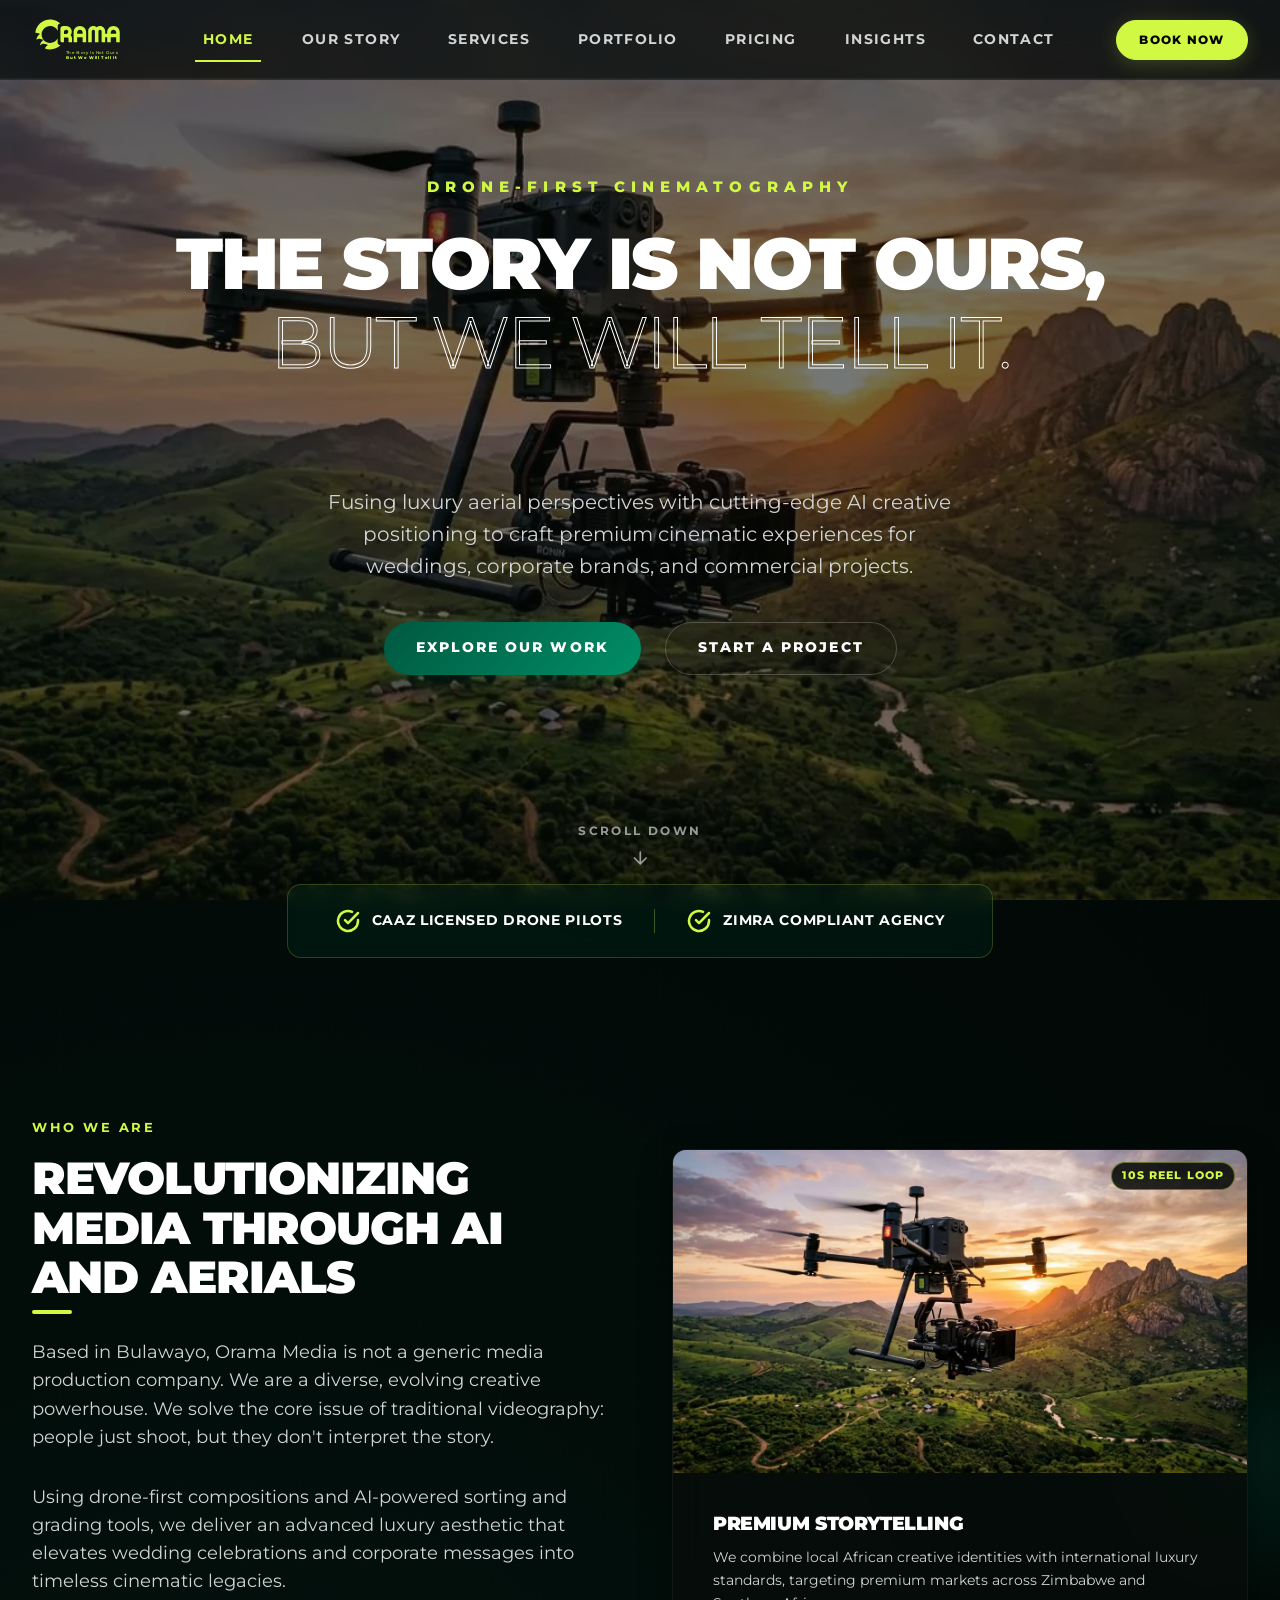
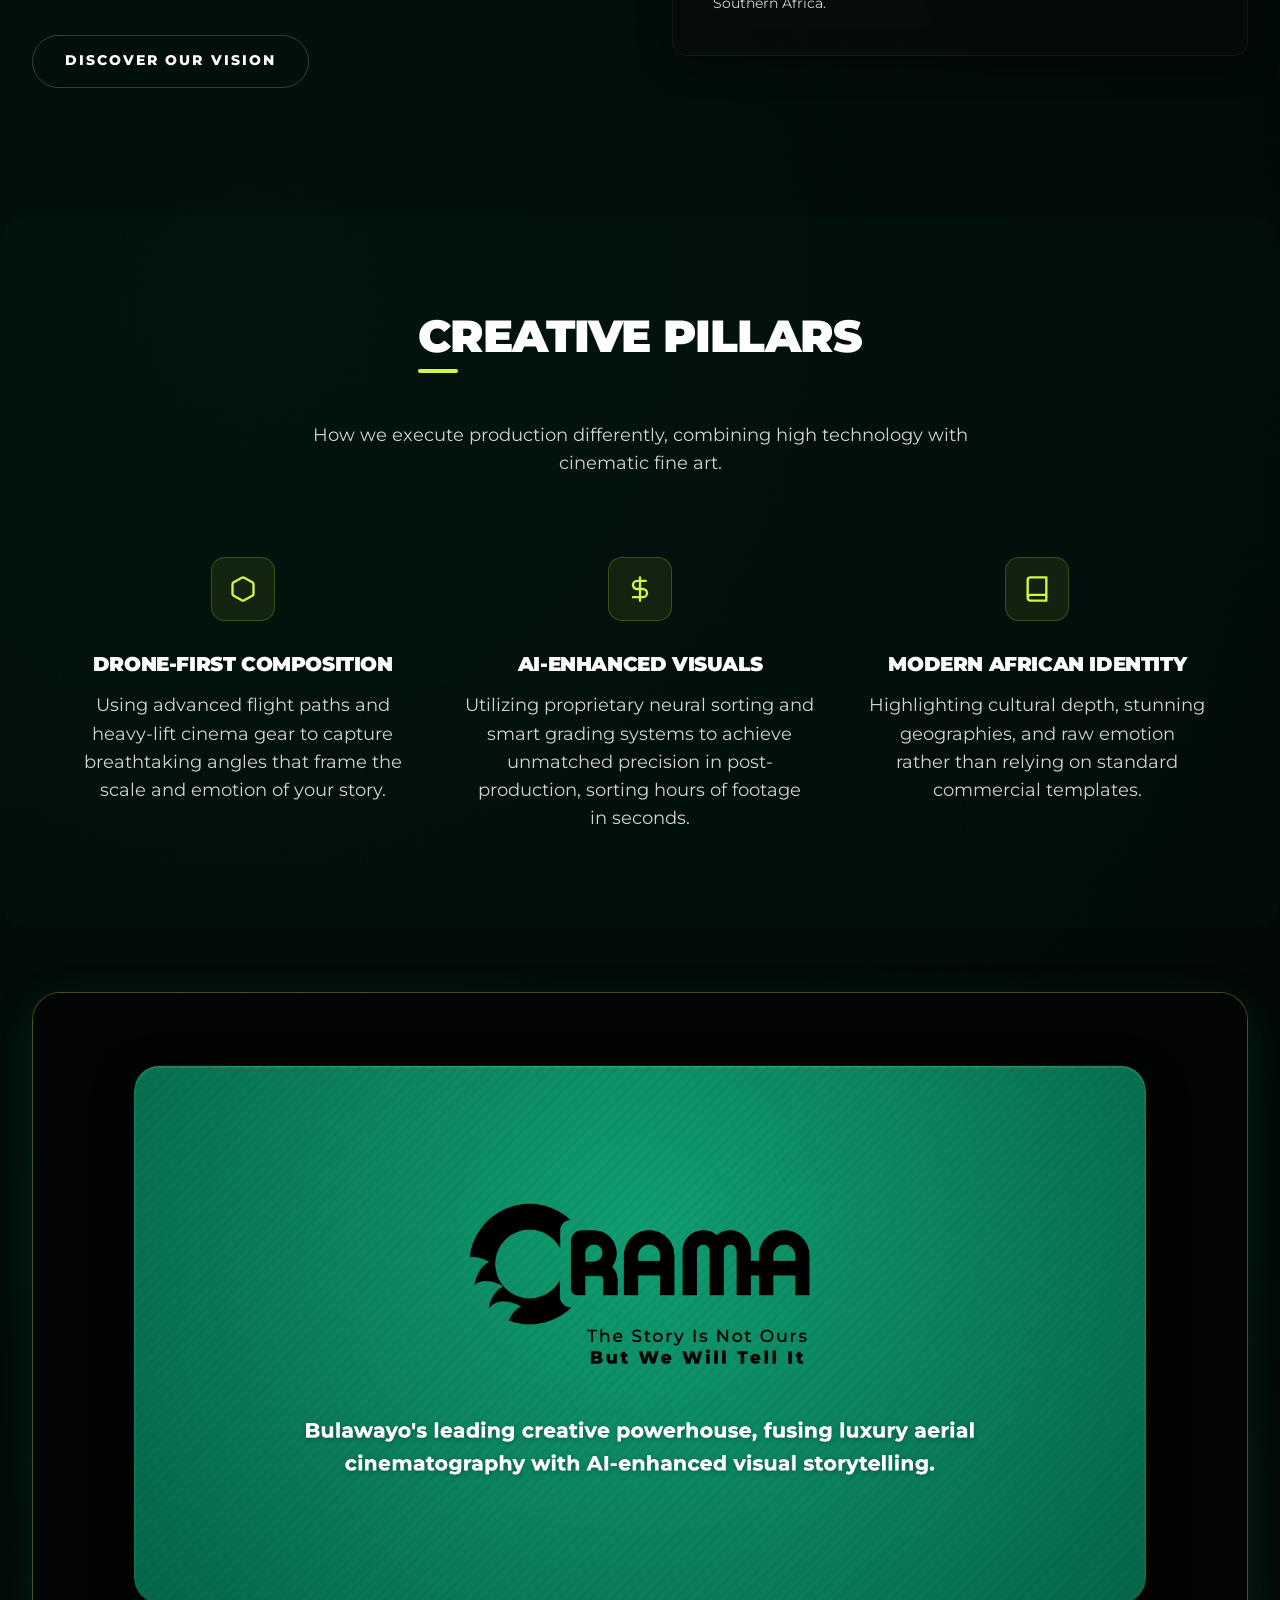
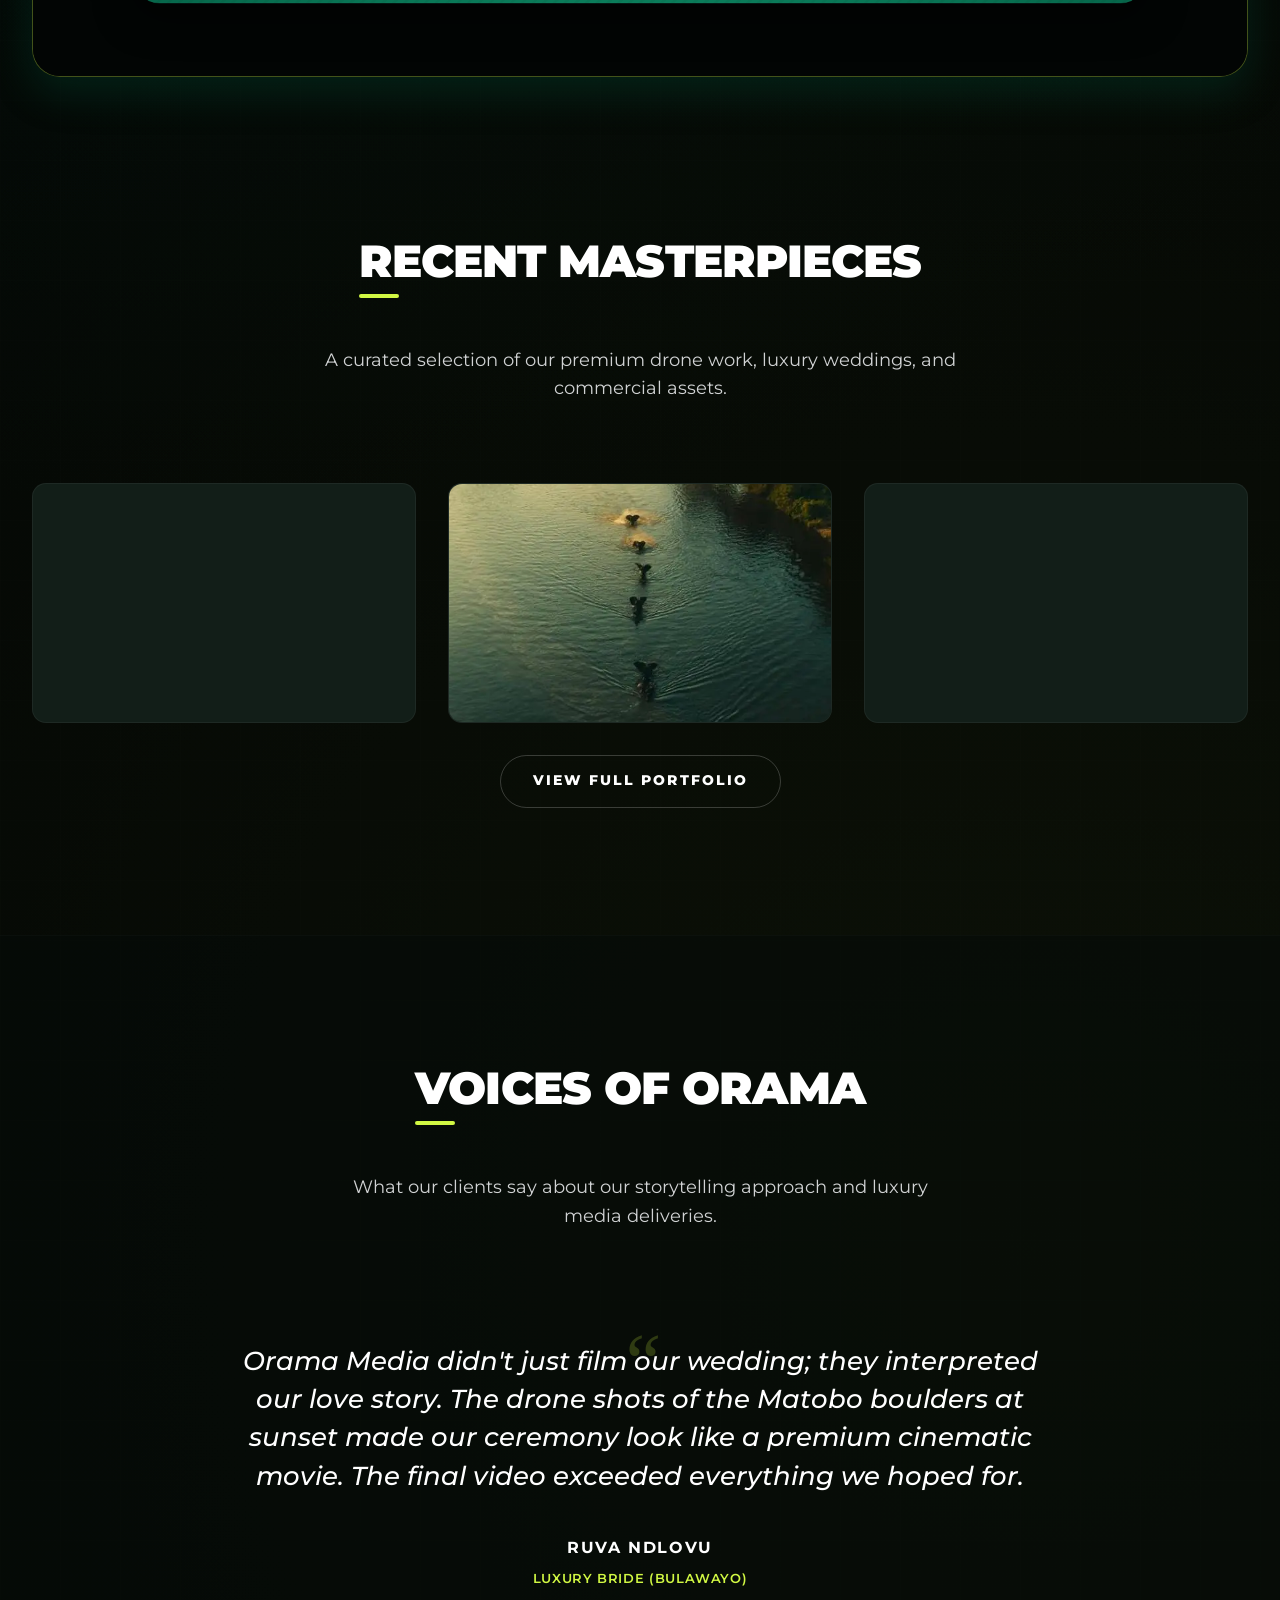
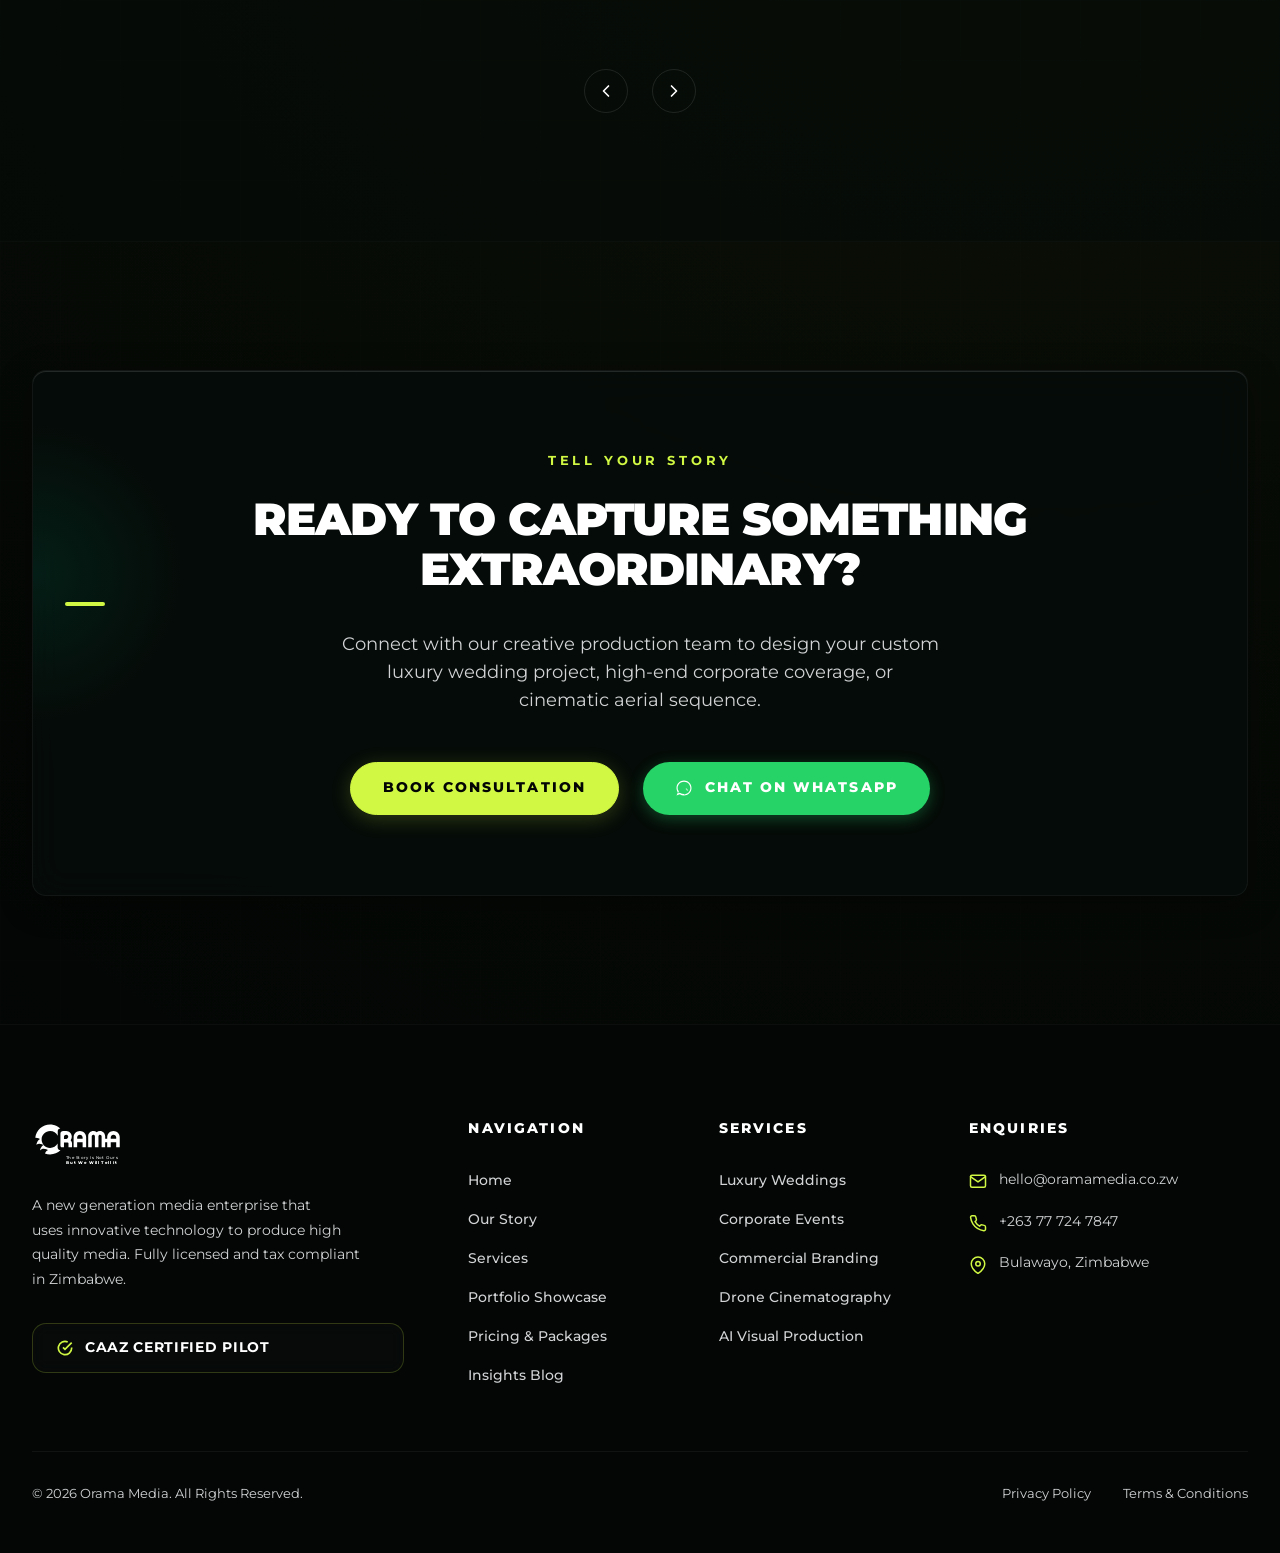
==== index.html @ e9cba992 "fix(cache): add js/main.js?v=4 cache buster to force in-page success card update on live site" ====
<!DOCTYPE html>
<html lang="en">
<head>
  <meta charset="UTF-8">
  <meta name="viewport" content="width=device-width, initial-scale=1.0, viewport-fit=cover">
  <!-- SEO Meta Tags -->
  <title>Orama Media | Premium Drone Cinematography & AI Visual Production | Bulawayo</title>
  <meta name="description" content="Bulawayo's leading premium drone cinematography and AI-powered visual production agency. Luxury weddings, high-end corporate events, and cinematic commercial branding.">
  <meta name="keywords" content="Orama Media, drone cinematography Bulawayo, drone video Zimbabwe, wedding videography Bulawayo, AI video editing, luxury wedding video, corporate event coverage Zimbabwe, CAAZ licensed drone pilot">
  
  <!-- Open Graph -->
  <meta property="og:title" content="Orama Media | Premium Drone Cinematography">
  <meta property="og:description" content="Cinematic storytelling, luxury weddings, and high-end corporate media powered by drone-first aesthetics and AI production.">
  <meta property="og:image" content="images/drone.webp">
  <meta property="og:type" content="website">

  <!-- Preconnect and Fonts -->
  <link rel="preconnect" href="https://fonts.googleapis.com">
  <link rel="preconnect" href="https://fonts.gstatic.com" crossorigin>
  <link rel="preconnect" href="https://www.gstatic.com" crossorigin>
  <link rel="preload" href="images/drone.webp" as="image" fetchpriority="high">
  <link rel="preload" href="https://fonts.googleapis.com/css2?family=Montserrat:ital,wght@0,300;0,400;0,500;0,600;0,700;0,800;0,900;1,400&display=swap" as="style" onload="this.onload=null;this.rel='stylesheet'">
  <noscript><link rel="stylesheet" href="https://fonts.googleapis.com/css2?family=Montserrat:ital,wght@0,300;0,400;0,500;0,600;0,700;0,800;0,900;1,400&display=swap"></noscript>

  <!-- Stylesheets -->
  <link rel="stylesheet" href="css/style.min.css">
</head>
<body>

  <!-- HEADER -->
  <header class="header" id="main-header">
    <div class="header__container">
      <a href="index.html" class="logo" id="header-logo-link" aria-label="Orama Media Homepage">
        <svg style="height: 100%; width: auto; display: block;" xmlns="http://www.w3.org/2000/svg" viewBox="370 440 190 100" width="100%" height="100%">
  <!-- Orama Media Official Vector Logo directly extracted from Brand Booklet PDF -->
  <g fill="currentColor" fill-rule="evenodd">
    <!-- Logo Mark -->
    <path d="M 429.35 501.06 C 423.73 506.42, 416.12 509.71, 407.75 509.71 C 403.98 509.71, 400.36 509.04, 397.01 507.82 C 398.93 503.11, 401.82 501.25, 403.30 500.50 C 401.37 499.41, 393.11 495.02, 387.66 500.51 C 387.33 500.84, 387.02 501.19, 386.74 501.57 C 386.89 500.02, 387.47 496.40, 390.27 493.16 C 391.59 491.62, 393.02 490.64, 394.11 490.02 C 392.28 488.98, 384.65 484.93, 379.22 489.35 C 380.76 481.15, 384.95 478.37, 386.84 477.41 C 385.51 476.66, 381.17 474.34, 376.81 474.77 C 378.68 459.32, 391.81 447.30, 407.75 447.30 C 411.71 447.30, 415.74 448.33, 415.74 448.33 C 422.35 450.09, 426.82 453.65, 429.05 455.71 C 426.06 455.71, 423.64 458.14, 423.64 461.13 C 423.65 464.27, 423.66 467.40, 423.66 470.54 C 420.72 464.73, 414.69 460.73, 407.75 460.73 C 398.03 460.73, 390.30 468.44, 390.02 478.02 C 389.74 487.85, 397.66 496.15, 407.51 496.28 C 414.36 496.37, 420.36 492.65, 423.41 487.05 L 423.41 495.12 C 423.41 496.76, 424.08 498.24, 425.15 499.32 C 426.23 500.39, 427.71 501.06, 429.35 501.06" />
    
    <!-- Letter R -->
    <path d="M 441.08 477.29 L 436.63 477.29 L 436.63 472.84 C 436.63 471.57, 437.16 470.42, 438.02 469.61 C 438.99 468.69, 440.39 468.20, 441.89 468.46 C 443.64 468.76, 445.09 470.15, 445.44 471.90 C 446.02 474.78, 443.85 477.29, 441.08 477.29 M 450.55 479.94 C 452.02 477.91, 452.92 475.49, 452.92 472.84 C 452.92 466.38, 447.84 461.19, 441.42 461.01 L 441.42 461.01 L 441.28 461.01 C 441.21 461.01, 441.15 461.00, 441.08 461.00 C 441.04 461.00, 440.99 461.01, 440.94 461.01 L 434.74 461.01 C 431.71 461.01, 429.24 463.46, 429.24 466.50 L 429.24 491.37 C 429.24 493.22, 430.74 494.72, 432.59 494.72 L 436.63 494.72 L 436.63 484.68 L 444.30 484.68 C 445.20 484.68, 446.01 485.48, 446.01 486.48 L 446.01 494.72 L 453.40 494.72 L 453.40 486.48 C 453.40 483.87, 452.26 481.60, 450.55 479.94" />
    
    <!-- Letter A -->
    <path d="M 475.46 476.96 L 464.09 476.96 L 464.09 474.03 C 464.09 470.95, 466.65 468.39, 469.77 468.39 C 472.90 468.39, 475.46 470.95, 475.46 474.03 L 475.46 476.96 M 469.77 461.00 C 462.53 461.00, 456.71 466.83, 456.71 474.03 L 456.71 494.72 L 464.09 494.72 L 464.09 484.35 L 475.46 484.35 L 475.46 494.72 L 482.84 494.72 L 482.84 474.03 C 482.84 466.83, 476.92 461.00, 469.77 461.00" />
    
    <!-- Letters M and second A -->
    <path d="M 545.43 476.96 L 534.07 476.96 L 534.07 474.03 C 534.07 470.95, 536.63 468.39, 539.75 468.39 C 542.88 468.39, 545.43 470.95, 545.43 474.03 L 545.43 476.96 M 539.75 461.00 C 532.51 461.00, 526.68 466.83, 526.68 474.03 L 526.68 476.96 L 522.43 476.96 L 522.43 471.91 C 522.43 466.12, 517.69 461.07, 511.90 461.00 C 509.15 460.97, 506.69 461.92, 504.76 463.61 C 502.87 461.95, 500.46 461.00, 497.80 461.00 C 491.93 461.00, 487.10 465.69, 487.10 471.52 L 487.10 494.72 L 494.49 494.72 L 494.49 471.87 C 494.49 470.05, 495.88 468.45, 497.69 468.39 C 499.59 468.33, 501.07 469.82, 501.07 471.71 L 501.07 494.72 L 508.46 494.72 L 508.46 471.52 C 508.46 469.68, 510.01 468.40, 511.75 468.39 C 513.59 468.38, 515.04 469.99, 515.04 471.83 L 515.04 494.72 L 522.43 494.72 L 522.43 484.35 L 526.68 484.35 L 526.68 494.72 L 534.07 494.72 L 534.07 484.35 L 545.43 484.35 L 545.43 494.72 L 552.82 494.72 L 552.82 474.03 C 552.82 466.83, 546.90 461.00, 539.75 461.00" />
    
    <!-- Underline -->
    <path d="M 436.63 506.08 L 552.82 506.08" />
    
    <!-- Tagline (Typographically aligned using official guidelines coordinates) -->
    <text x="495" y="519" font-family="'Montserrat', sans-serif" font-weight="500" font-size="9" text-anchor="middle" letter-spacing="0.1em">The Story Is Not Ours</text>
    <text x="495" y="530" font-family="'Montserrat', sans-serif" font-weight="800" font-size="9" text-anchor="middle" letter-spacing="0.15em">But We Will Tell It</text>
  </g>
</svg>

      </a>

      <nav class="nav" id="header-navigation" aria-label="Main Navigation">
        <a href="index.html" class="nav__link nav__link--active" id="nav-home">Home</a>
        <a href="about.html" class="nav__link" id="nav-about">Our Story</a>
        <a href="services.html" class="nav__link" id="nav-services">Services</a>
        <a href="portfolio.html" class="nav__link" id="nav-portfolio">Portfolio</a>
        <a href="pricing.html" class="nav__link" id="nav-pricing">Pricing</a>
        <a href="blog.html" class="nav__link" id="nav-blog">Insights</a>
        <a href="contact.html" class="nav__link" id="nav-contact">Contact</a>
        <a href="#" class="btn btn--accent nav__cta" id="nav-cta-btn" data-dialog-target="booking-dialog">Book Now</a>
      </nav>

      <button class="menu-btn" id="mobile-menu-toggle" aria-label="Toggle Menu" aria-expanded="false" aria-controls="header-navigation">
        <span class="menu-btn__line"></span>
        <span class="menu-btn__line"></span>
        <span class="menu-btn__line"></span>
      </button>
    </div>
  </header>

  <!-- HERO SECTION -->
  <section class="hero" id="hero-section">
    <div class="hero__bg">
      <div class="hero__video-container">
        <!-- Background Video (Compressed MP4 with poster fallback) -->
        <video class="hero__video" autoplay loop muted playsinline preload="metadata" poster="images/drone.webp">
          <source src="images/hero-bg.mp4" type="video/mp4">
          <img src="images/drone.webp" class="hero__video" alt="Cinematic Drone Flight over Bulawayo Hills" width="1280" height="720">
        </video>
      </div>
      <div class="hero__overlay"></div>
    </div>
    <div class="hero__container">
      <span class="hero__tagline">Drone-First Cinematography</span>
      <h1 class="hero__title">
        The Story Is Not Ours, 
        <span>But We Will Tell It.</span>
      </h1>
      <p class="hero__description">
        Fusing luxury aerial perspectives with cutting-edge AI creative positioning to craft premium cinematic experiences for weddings, corporate brands, and commercial projects.
      </p>
      <div class="hero__actions">
        <a href="portfolio.html" class="btn btn--primary" id="hero-view-work">Explore Our Work</a>
        <a href="contact.html" class="btn btn--outline" id="hero-get-in-touch">Start A Project</a>
      </div>
    </div>
    <a href="#about-highlight" class="hero__scroll-down" id="scroll-down-arrow">
      Scroll Down
      <svg xmlns="http://www.w3.org/2000/svg" width="20" height="20" viewBox="0 0 24 24" fill="none" stroke="currentColor" stroke-width="2" stroke-linecap="round" stroke-linejoin="round"><path d="M12 5v14M19 12l-7 7-7-7"/></svg>
    </a>
  </section>

  <!-- TRUST CREDENTIALS BANNER -->
  <section class="text-center" style="padding: 2rem 1rem; margin-top: -3rem; position: relative; z-index: 20;" id="credentials-banner">
    <div class="badge-banner">
      <div class="badge-item">
        <svg xmlns="http://www.w3.org/2000/svg" width="24" height="24" viewBox="0 0 24 24" fill="none" stroke="currentColor" stroke-width="2.5" stroke-linecap="round" stroke-linejoin="round"><path d="M22 11.08V12a10 10 0 1 1-5.93-9.14"/><polyline points="22 4 12 14.01 9 11.01"/></svg>
        <span>CAAZ Licensed Drone Pilots</span>
      </div>
      <div style="width: 1px; height: 24px; background-color: rgba(209, 248, 67, 0.3);"></div>
      <div class="badge-item">
        <svg xmlns="http://www.w3.org/2000/svg" width="24" height="24" viewBox="0 0 24 24" fill="none" stroke="currentColor" stroke-width="2.5" stroke-linecap="round" stroke-linejoin="round"><path d="M22 11.08V12a10 10 0 1 1-5.93-9.14"/><polyline points="22 4 12 14.01 9 11.01"/></svg>
        <span>ZIMRA Compliant Agency</span>
      </div>
    </div>
  </section>

  <!-- STORY PREVIEW SECTION -->
  <section class="section scroll-reveal" id="about-highlight">
    <div class="grid-2">
      <div>
        <span class="text-accent text-bold" style="text-transform: uppercase; font-size: 0.8rem; letter-spacing: 0.2em; display: block; margin-bottom: 1rem;">Who We Are</span>
        <h2>Revolutionizing Media Through AI and Aerials</h2>
        <p style="margin-bottom: 2rem;">
          Based in Bulawayo, Orama Media is not a generic media production company. We are a diverse, evolving creative powerhouse. We solve the core issue of traditional videography: people just shoot, but they don't interpret the story.
        </p>
        <p style="margin-bottom: 2.5rem;">
          Using drone-first compositions and AI-powered sorting and grading tools, we deliver an advanced luxury aesthetic that elevates wedding celebrations and corporate messages into timeless cinematic legacies.
        </p>
        <a href="about.html" class="btn btn--outline" id="about-read-story">Discover Our Vision</a>
      </div>
      <div class="glow-overlay glow-overlay--right">
        <div class="card" style="padding: 0; overflow: hidden; border-radius: var(--border-radius-md);">
          <div style="position: relative; width: 100%; aspect-ratio: 16/9; overflow: hidden; background-color: #070d0a;">
            <video autoplay loop muted playsinline preload="metadata" poster="images/drone.webp" style="width: 100%; height: 100%; object-fit: cover;">
              <source src="images/horizon-reel-10s.mp4" type="video/mp4">
            </video>
            <div style="position: absolute; top: 12px; right: 12px; background: rgba(3, 7, 5, 0.85); color: var(--color-accent); font-size: 0.7rem; font-weight: 800; padding: 4px 10px; border-radius: 20px; border: 1px solid rgba(209,248,67,0.4); text-transform: uppercase; letter-spacing: 0.1em;">
              10s Reel Loop
            </div>
          </div>
          <div style="padding: 2.5rem;">
            <h3 style="font-size: 1.2rem; margin-bottom: 0.75rem;">Premium Storytelling</h3>
            <p style="font-size: 0.9rem;">We combine local African creative identities with international luxury standards, targeting premium markets across Zimbabwe and Southern Africa.</p>
          </div>
        </div>
      </div>
    </div>
  </section>

  <!-- FEATURES / PILLARS -->
  <section class="section scroll-reveal" id="pillars-section" style="background-color: rgba(0, 88, 64, 0.05); border-radius: var(--border-radius-lg); padding: 6rem 4rem;">
    <div class="section-header">
      <h2>Creative Pillars</h2>
      <p>How we execute production differently, combining high technology with cinematic fine art.</p>
    </div>
    <div class="pillar-list">
      <div class="pillar-card">
        <div class="pillar-card__icon">
          <svg xmlns="http://www.w3.org/2000/svg" width="28" height="28" viewBox="0 0 24 24" fill="none" stroke="currentColor" stroke-width="2" stroke-linecap="round" stroke-linejoin="round"><path d="M21 16V8a2 2 0 0 0-1-1.73l-7-4a2 2 0 0 0-2 0l-7 4A2 2 0 0 0 3 8v8a2 2 0 0 0 1 1.73l7 4a2 2 0 0 0 2 0l7-4A2 2 0 0 0 21 16z"/></svg>
        </div>
        <h3>Drone-First Composition</h3>
        <p>Using advanced flight paths and heavy-lift cinema gear to capture breathtaking angles that frame the scale and emotion of your story.</p>
      </div>
      <div class="pillar-card">
        <div class="pillar-card__icon">
          <svg xmlns="http://www.w3.org/2000/svg" width="28" height="28" viewBox="0 0 24 24" fill="none" stroke="currentColor" stroke-width="2" stroke-linecap="round" stroke-linejoin="round"><path d="M12 2v20M17 5H9.5a3.5 3.5 0 0 0 0 7h5a3.5 3.5 0 0 1 0 7H6"/></svg>
        </div>
        <h3>AI-Enhanced Visuals</h3>
        <p>Utilizing proprietary neural sorting and smart grading systems to achieve unmatched precision in post-production, sorting hours of footage in seconds.</p>
      </div>
      <div class="pillar-card">
        <div class="pillar-card__icon">
          <svg xmlns="http://www.w3.org/2000/svg" width="28" height="28" viewBox="0 0 24 24" fill="none" stroke="currentColor" stroke-width="2" stroke-linecap="round" stroke-linejoin="round"><path d="M4 19.5A2.5 2.5 0 0 1 6.5 17H20M4 4.5A2.5 2.5 0 0 1 6.5 2H20v20H6.5a2.5 2.5 0 0 1-2.5-2.5V4.5z"/></svg>
        </div>
        <h3>Modern African Identity</h3>
        <p>Highlighting cultural depth, stunning geographies, and raw emotion rather than relying on standard commercial templates.</p>
      </div>
    </div>
  </section>

  <!-- BRAND LOGO SHOWCASE BANNER (Animated Video Banner) -->
  <section class="section scroll-reveal" id="brand-identity-showcase" style="padding: 4rem 2rem 2rem 2rem;">
    <div class="card" style="padding: 0; position: relative; overflow: hidden; border-radius: var(--border-radius-lg); box-shadow: 0 15px 40px rgba(0, 88, 64, 0.3); border-color: rgba(209, 248, 67, 0.3);">
      <div style="position: relative; width: 100%; aspect-ratio: 16/9; overflow: hidden; background-color: #030805;">
        <video autoplay loop muted playsinline webkit-playsinline preload="auto" poster="images/orama-green-banner-4k.png" style="width: 100%; height: 100%; object-fit: cover;">
          <source src="images/orama-banner-animated.mp4?v=2" type="video/mp4">
        </video>
      </div>
    </div>
  </section>

  <!-- MINI PORTFOLIO PREVIEW -->
  <section class="section scroll-reveal" id="portfolio-preview">
    <div class="section-header">
      <h2>Recent Masterpieces</h2>
      <p>A curated selection of our premium drone work, luxury weddings, and commercial assets.</p>
    </div>
    <div class="portfolio-grid">
      <!-- FEATURED VIDEO ITEM: Orama Aerial Visual Reel -->
      <div class="portfolio-item" data-category="drone">
        <video class="portfolio-item__img" autoplay loop muted playsinline style="width: 100%; height: 100%; object-fit: cover;">
          <source src="images/portfolio-video-1.mp4" type="video/mp4">
        </video>
        <div class="portfolio-item__overlay">
          <span class="portfolio-item__category">Showreel Video</span>
          <h3 class="portfolio-item__title">Orama Aerial Visual Reel</h3>
          <a href="#" class="portfolio-item__link" id="portfolio-link-showreel" data-dialog-target="showreel-dialog" data-video-src="images/portfolio-video-1.mp4">
            Play Reel
            <svg xmlns="http://www.w3.org/2000/svg" width="16" height="16" viewBox="0 0 24 24" fill="none" stroke="currentColor" stroke-width="2" stroke-linecap="round" stroke-linejoin="round"><polygon points="5 3 19 12 5 21 5 3"/></svg>
          </a>
        </div>
      </div>
      <div class="portfolio-item" data-category="drone">
        <img src="images/elephants-river.webp" class="portfolio-item__img" alt="Zambezi & Vic Falls Aerial Collection" width="800" height="500" loading="lazy" decoding="async">
        <div class="portfolio-item__overlay">
          <span class="portfolio-item__category">Wildlife &amp; Aerial Gallery</span>
          <h3 class="portfolio-item__title">Zambezi &amp; Vic Falls Aerial Collection</h3>
          <a href="#" class="portfolio-item__link" id="portfolio-link-wonders-gallery" data-dialog-target="showreel-dialog" data-gallery-images="images/elephants-river.webp,images/victoria-falls.webp,images/misty-forest.webp">
            View Photo Series (3 Photos)
            <svg xmlns="http://www.w3.org/2000/svg" width="16" height="16" viewBox="0 0 24 24" fill="none" stroke="currentColor" stroke-width="2" stroke-linecap="round" stroke-linejoin="round"><rect x="3" y="3" width="18" height="18" rx="2" ry="2"/><circle cx="8.5" cy="8.5" r="1.5"/><polyline points="21 15 16 10 5 21"/></svg>
          </a>
        </div>
      </div>
      <div class="portfolio-item" data-category="commercial">
        <video class="portfolio-item__img" autoplay loop muted playsinline style="width: 100%; height: 100%; object-fit: cover;">
          <source src="images/mantonies-lodge.mp4" type="video/mp4">
        </video>
        <div class="portfolio-item__overlay">
          <span class="portfolio-item__category">Hospitality &amp; Estate Aerials</span>
          <h3 class="portfolio-item__title">Mantonies Lodge Esigodini</h3>
          <a href="#" class="portfolio-item__link" id="portfolio-link-mantonies" data-dialog-target="showreel-dialog" data-video-src="images/mantonies-lodge.mp4">
            Play Video &amp; Showcase
            <svg xmlns="http://www.w3.org/2000/svg" width="16" height="16" viewBox="0 0 24 24" fill="none" stroke="currentColor" stroke-width="2" stroke-linecap="round" stroke-linejoin="round"><polygon points="5 3 19 12 5 21 5 3"/></svg>
          </a>
        </div>
      </div>

    </div>
    <div class="text-center mt-4">
      <a href="portfolio.html" class="btn btn--outline" id="view-all-portfolio">View Full Portfolio</a>
    </div>
  </section>

  <!-- TESTIMONIALS SLIDER SECTION -->
  <section class="section scroll-reveal" id="testimonials-section" style="background-color: rgba(5, 10, 8, 0.5); border-top: 1px solid rgba(255, 255, 255, 0.02); border-bottom: 1px solid rgba(255, 255, 255, 0.02);">
    <div class="section-header">
      <h2>Voices of Orama</h2>
      <p>What our clients say about our storytelling approach and luxury media deliveries.</p>
    </div>
    <div class="testimonials">
      <div class="testimonial-track" id="testimonial-slider-track">
        <div class="testimonial-slide">
          <p>Orama Media didn't just film our wedding; they interpreted our love story. The drone shots of the Matobo boulders at sunset made our ceremony look like a premium cinematic movie. The final video exceeded everything we hoped for.</p>
          <div class="testimonial-author">
            <span class="testimonial-author__name">Ruva Ndlovu</span>
            <span class="testimonial-author__company">Luxury Bride (Bulawayo)</span>
          </div>
        </div>
        <div class="testimonial-slide">
          <p>We needed brand content that captured our agency's scale and modernity. Orama's drone-first approach and AI color-grading gave us a final cut that matched international standards. Highly professional team and fully CAAZ certified.</p>
          <div class="testimonial-author">
            <span class="testimonial-author__name">Arthur Herron</span>
            <span class="testimonial-author__company">Director, Falcon Logistics</span>
          </div>
        </div>
        <div class="testimonial-slide">
          <p>Their creative positioning is revolutionary. By utilizing AI workflows, they returned our corporate summit highlights in under 24 hours. The drone footage was incredibly steady and crisp.</p>
          <div class="testimonial-author">
            <span class="testimonial-author__name">Sibongile Khumalo</span>
            <span class="testimonial-author__company">Marketing Manager, Eco-Zim</span>
          </div>
        </div>
      </div>
      <div class="testimonial-controls">
        <button class="testimonial-btn testimonial-btn--prev" id="testimonial-prev-btn" aria-label="Previous Slide">
          <svg xmlns="http://www.w3.org/2000/svg" width="20" height="20" viewBox="0 0 24 24" fill="none" stroke="currentColor" stroke-width="2" stroke-linecap="round" stroke-linejoin="round"><path d="M15 18l-6-6 6-6"/></svg>
        </button>
        <button class="testimonial-btn testimonial-btn--next" id="testimonial-next-btn" aria-label="Next Slide">
          <svg xmlns="http://www.w3.org/2000/svg" width="20" height="20" viewBox="0 0 24 24" fill="none" stroke="currentColor" stroke-width="2" stroke-linecap="round" stroke-linejoin="round"><path d="M9 18l6-6-6-6"/></svg>
        </button>
      </div>
    </div>
  </section>

  <!-- MASSIVE CALL TO ACTION -->
  <section class="section scroll-reveal text-center" id="cta-banner">
    <div class="card glow-overlay glow-overlay--left" style="padding: 5rem 2rem;">
      <span class="text-accent text-bold" style="text-transform: uppercase; font-size: 0.8rem; letter-spacing: 0.3em; display: block; margin-bottom: 1.5rem;">Tell Your Story</span>
      <h2 style="font-size: clamp(1.8rem, 3.5vw, 3rem); margin-bottom: 1.5rem;">Ready to capture something extraordinary?</h2>
      <p style="margin: 0 auto 3rem auto; max-width: 600px;">
        Connect with our creative production team to design your custom luxury wedding project, high-end corporate coverage, or cinematic aerial sequence.
      </p>
      <div style="display: flex; gap: 1.5rem; justify-content: center; flex-wrap: wrap;">
        <button class="btn btn--accent" data-dialog-target="booking-dialog" id="cta-book-consultation">Book Consultation</button>
        <a href="https://wa.me/263777247847" class="btn btn--whatsapp" target="_blank" rel="noopener noreferrer" id="cta-whatsapp-link">
          <svg xmlns="http://www.w3.org/2000/svg" width="18" height="18" viewBox="0 0 24 24" fill="currentColor"><path d="M17.472 14.382c-.022-.015-.078-.028-.153-.049-.074-.022-.439-.216-.508-.24-.069-.025-.12-.037-.17.038-.05.075-.195.244-.24.294-.045.05-.09.055-.164.018-.074-.037-.313-.115-.596-.367-.219-.195-.367-.436-.41-.511-.043-.075-.005-.116.033-.153.033-.033.074-.085.11-.128.037-.043.05-.073.075-.121.025-.049.013-.09-.006-.127-.019-.037-.17-.41-.233-.562-.061-.148-.124-.128-.17-.13-.045-.003-.097-.003-.149-.003-.052 0-.136.019-.208.097-.072.078-.276.27-.276.658 0 .387.282.761.321.813.039.053.555.85 1.347 1.192.188.08.336.128.45.164.189.06.36.052.495.032.15-.022.439-.18.501-.353.063-.173.063-.32.044-.353-.018-.033-.07-.052-.144-.088zM12 2C6.48 2 2 6.48 2 12c0 2.17.69 4.19 1.86 5.86L2 22l4.31-1.8A9.92 9.92 0 0 0 12 22c5.52 0 10-4.48 10-10S17.52 2 12 2zm0 18c-1.84 0-3.55-.54-5-1.46l-.36-.21-2.58.7 1.08-2.53-.24-.39C3.99 15.01 3.5 13.56 3.5 12c0-4.69 3.81-8.5 8.5-8.5s8.5 3.81 8.5 8.5-3.81 8.5-8.5 8.5z"/></svg>
          Chat on WhatsApp
        </a>
      </div>
    </div>
  </section>

  <!-- CONSULTATION DIALOG (MODAL) -->
  <dialog id="booking-dialog">
    <div class="dialog-header">
      <h3 style="font-size: 1.25rem;">Book A Consultation</h3>
      <button class="dialog-close" aria-label="Close dialog">&times;</button>
    </div>
    <form action="#" method="POST" id="booking-form" >
      <div class="form-group">
        <label for="booking-name" class="form-label">Full Name</label>
        <input type="text" id="booking-name" name="name" class="form-control" placeholder="John Doe" required>
      </div>
      <div class="form-row">
        <div class="form-group">
          <label for="booking-email" class="form-label">Email Address</label>
          <input type="email" id="booking-email" name="email" class="form-control" placeholder="john@example.com" required>
        </div>
        <div class="form-group">
          <label for="booking-phone" class="form-label">Phone / WhatsApp</label>
          <input type="tel" id="booking-phone" name="phone" class="form-control" placeholder="+263 77..." required>
        </div>
      </div>
      <div class="form-group">
        <label for="booking-service" class="form-label">Service Required</label>
        <select id="booking-service" name="service" class="form-control" style="background-color: #070d0a;" required>
          <option value="" disabled selected>Select a Service</option>
          <option value="weddings">Luxury Wedding Videography</option>
          <option value="corporate">High-End Corporate Events</option>
          <option value="commercial">Commercial Brand Content</option>
          <option value="drone">Drone Cinematography / Aerials</option>
          <option value="custom">Other AI / Creative Production</option>
        </select>
      </div>
      <div class="form-group">
        <label for="booking-message" class="form-label">Project Details / Message</label>
        <textarea id="booking-message" name="message" class="form-control" placeholder="Tell us about the event date, venue, and your creative vision..."></textarea>
      </div>
      <button type="submit" class="btn btn--accent w-100" id="booking-submit-btn">Send Enquiry</button>
    </form>
  </dialog>

  <!-- FOOTER -->
  <footer class="footer">
    <div class="footer__container">
      <div class="footer__brand">
        <a href="index.html" class="footer__logo" aria-label="Orama Media Homepage">
          <svg style="height: 100%; width: auto; display: block; color: var(--color-white);" xmlns="http://www.w3.org/2000/svg" viewBox="370 440 190 100" width="100%" height="100%">
  <!-- Orama Media Official Vector Logo directly extracted from Brand Booklet PDF -->
  <g fill="currentColor" fill-rule="evenodd">
    <!-- Logo Mark -->
    <path d="M 429.35 501.06 C 423.73 506.42, 416.12 509.71, 407.75 509.71 C 403.98 509.71, 400.36 509.04, 397.01 507.82 C 398.93 503.11, 401.82 501.25, 403.30 500.50 C 401.37 499.41, 393.11 495.02, 387.66 500.51 C 387.33 500.84, 387.02 501.19, 386.74 501.57 C 386.89 500.02, 387.47 496.40, 390.27 493.16 C 391.59 491.62, 393.02 490.64, 394.11 490.02 C 392.28 488.98, 384.65 484.93, 379.22 489.35 C 380.76 481.15, 384.95 478.37, 386.84 477.41 C 385.51 476.66, 381.17 474.34, 376.81 474.77 C 378.68 459.32, 391.81 447.30, 407.75 447.30 C 411.71 447.30, 415.74 448.33, 415.74 448.33 C 422.35 450.09, 426.82 453.65, 429.05 455.71 C 426.06 455.71, 423.64 458.14, 423.64 461.13 C 423.65 464.27, 423.66 467.40, 423.66 470.54 C 420.72 464.73, 414.69 460.73, 407.75 460.73 C 398.03 460.73, 390.30 468.44, 390.02 478.02 C 389.74 487.85, 397.66 496.15, 407.51 496.28 C 414.36 496.37, 420.36 492.65, 423.41 487.05 L 423.41 495.12 C 423.41 496.76, 424.08 498.24, 425.15 499.32 C 426.23 500.39, 427.71 501.06, 429.35 501.06" />
    
    <!-- Letter R -->
    <path d="M 441.08 477.29 L 436.63 477.29 L 436.63 472.84 C 436.63 471.57, 437.16 470.42, 438.02 469.61 C 438.99 468.69, 440.39 468.20, 441.89 468.46 C 443.64 468.76, 445.09 470.15, 445.44 471.90 C 446.02 474.78, 443.85 477.29, 441.08 477.29 M 450.55 479.94 C 452.02 477.91, 452.92 475.49, 452.92 472.84 C 452.92 466.38, 447.84 461.19, 441.42 461.01 L 441.42 461.01 L 441.28 461.01 C 441.21 461.01, 441.15 461.00, 441.08 461.00 C 441.04 461.00, 440.99 461.01, 440.94 461.01 L 434.74 461.01 C 431.71 461.01, 429.24 463.46, 429.24 466.50 L 429.24 491.37 C 429.24 493.22, 430.74 494.72, 432.59 494.72 L 436.63 494.72 L 436.63 484.68 L 444.30 484.68 C 445.20 484.68, 446.01 485.48, 446.01 486.48 L 446.01 494.72 L 453.40 494.72 L 453.40 486.48 C 453.40 483.87, 452.26 481.60, 450.55 479.94" />
    
    <!-- Letter A -->
    <path d="M 475.46 476.96 L 464.09 476.96 L 464.09 474.03 C 464.09 470.95, 466.65 468.39, 469.77 468.39 C 472.90 468.39, 475.46 470.95, 475.46 474.03 L 475.46 476.96 M 469.77 461.00 C 462.53 461.00, 456.71 466.83, 456.71 474.03 L 456.71 494.72 L 464.09 494.72 L 464.09 484.35 L 475.46 484.35 L 475.46 494.72 L 482.84 494.72 L 482.84 474.03 C 482.84 466.83, 476.92 461.00, 469.77 461.00" />
    
    <!-- Letters M and second A -->
    <path d="M 545.43 476.96 L 534.07 476.96 L 534.07 474.03 C 534.07 470.95, 536.63 468.39, 539.75 468.39 C 542.88 468.39, 545.43 470.95, 545.43 474.03 L 545.43 476.96 M 539.75 461.00 C 532.51 461.00, 526.68 466.83, 526.68 474.03 L 526.68 476.96 L 522.43 476.96 L 522.43 471.91 C 522.43 466.12, 517.69 461.07, 511.90 461.00 C 509.15 460.97, 506.69 461.92, 504.76 463.61 C 502.87 461.95, 500.46 461.00, 497.80 461.00 C 491.93 461.00, 487.10 465.69, 487.10 471.52 L 487.10 494.72 L 494.49 494.72 L 494.49 471.87 C 494.49 470.05, 495.88 468.45, 497.69 468.39 C 499.59 468.33, 501.07 469.82, 501.07 471.71 L 501.07 494.72 L 508.46 494.72 L 508.46 471.52 C 508.46 469.68, 510.01 468.40, 511.75 468.39 C 513.59 468.38, 515.04 469.99, 515.04 471.83 L 515.04 494.72 L 522.43 494.72 L 522.43 484.35 L 526.68 484.35 L 526.68 494.72 L 534.07 494.72 L 534.07 484.35 L 545.43 484.35 L 545.43 494.72 L 552.82 494.72 L 552.82 474.03 C 552.82 466.83, 546.90 461.00, 539.75 461.00" />
    
    <!-- Underline -->
    <path d="M 436.63 506.08 L 552.82 506.08" />
    
    <!-- Tagline (Typographically aligned using official guidelines coordinates) -->
    <text x="495" y="519" font-family="'Montserrat', sans-serif" font-weight="500" font-size="9" text-anchor="middle" letter-spacing="0.1em">The Story Is Not Ours</text>
    <text x="495" y="530" font-family="'Montserrat', sans-serif" font-weight="800" font-size="9" text-anchor="middle" letter-spacing="0.15em">But We Will Tell It</text>
  </g>
</svg>

        </a>
        <p class="footer__brand-text">
          A new generation media enterprise that uses innovative technology to produce high quality media. Fully licensed and tax compliant in Zimbabwe.
        </p>
        <div class="badge-banner" style="padding: 0.8rem 1.5rem; background-color: rgba(255,255,255,0.02); display: flex;">
          <div class="badge-item" style="font-size: 0.65rem;">
            <svg xmlns="http://www.w3.org/2000/svg" width="16" height="16" viewBox="0 0 24 24" fill="none" stroke="currentColor" stroke-width="2.5"><path d="M22 11.08V12a10 10 0 1 1-5.93-9.14"/><polyline points="22 4 12 14.01 9 11.01"/></svg>
            <span>CAAZ CERTIFIED PILOT</span>
          </div>
        </div>
      </div>
      <div class="footer__col">
        <h4>Navigation</h4>
        <div class="footer__links">
          <a href="index.html" id="footer-link-home">Home</a>
          <a href="about.html" id="footer-link-about">Our Story</a>
          <a href="services.html" id="footer-link-services">Services</a>
          <a href="portfolio.html" id="footer-link-portfolio">Portfolio Showcase</a>
          <a href="pricing.html" id="footer-link-pricing">Pricing &amp; Packages</a>
          <a href="blog.html" id="footer-link-blog">Insights Blog</a>
        </div>
      </div>
      <div class="footer__col">
        <h4>Services</h4>
        <div class="footer__links">
          <a href="services.html#weddings" id="footer-link-serv-weddings">Luxury Weddings</a>
          <a href="services.html#corporate" id="footer-link-serv-corporate">Corporate Events</a>
          <a href="services.html#commercial" id="footer-link-serv-commercial">Commercial Branding</a>
          <a href="services.html#drone" id="footer-link-serv-drone">Drone Cinematography</a>
          <a href="services.html#ai" id="footer-link-serv-ai">AI Visual Production</a>
        </div>
      </div>
      <div class="footer__col">
        <h4>Enquiries</h4>
        <div class="footer__contact">
          <div class="footer__contact-item">
            <svg xmlns="http://www.w3.org/2000/svg" width="18" height="18" viewBox="0 0 24 24" fill="none" stroke="currentColor" stroke-width="2" stroke-linecap="round" stroke-linejoin="round"><path d="M4 4h16c1.1 0 2 .9 2 2v12c0 1.1-.9 2-2 2H4c-1.1 0-2-.9-2-2V6c0-1.1.9-2 2-2z"/><polyline points="22,6 12,13 2,6"/></svg>
            <span>hello@oramamedia.co.zw</span>
          </div>
          <div class="footer__contact-item">
            <svg xmlns="http://www.w3.org/2000/svg" width="18" height="18" viewBox="0 0 24 24" fill="none" stroke="currentColor" stroke-width="2" stroke-linecap="round" stroke-linejoin="round"><path d="M22 16.92v3a2 2 0 0 1-2.18 2 19.79 19.79 0 0 1-8.63-3.07 19.5 19.5 0 0 1-6-6 19.79 19.79 0 0 1-3.07-8.67A2 2 0 0 1 4.11 2h3a2 2 0 0 1 2 1.72 12.84 12.84 0 0 0 .7 2.81 2 2 0 0 1-.45 2.11L8.09 9.91a16 16 0 0 0 6 6l1.27-1.27a2 2 0 0 1 2.11-.45 12.84 12.84 0 0 0 2.81.7A2 2 0 0 1 22 16.92z"/></svg>
            <a href="https://wa.me/263777247847" target="_blank" rel="noopener noreferrer" style="color:inherit;">+263 77 724 7847</a>
          </div>
          <div class="footer__contact-item">
            <svg xmlns="http://www.w3.org/2000/svg" width="18" height="18" viewBox="0 0 24 24" fill="none" stroke="currentColor" stroke-width="2" stroke-linecap="round" stroke-linejoin="round"><path d="M21 10c0 7-9 13-9 13s-9-6-9-13a9 9 0 0 1 18 0z"/><circle cx="12" cy="10" r="3"/></svg>
            <span>Bulawayo, Zimbabwe</span>
          </div>
        </div>
      </div>
    </div>
    <div class="footer__bottom">
      <span>&copy; 2026 Orama Media. All Rights Reserved.</span>
      <div class="footer__legal">
        <a href="privacy.html" id="footer-link-privacy">Privacy Policy</a>
        <a href="terms.html" id="footer-link-terms">Terms &amp; Conditions</a>
      </div>
    </div>
  </footer>

  <!-- Scripts -->
  <script src="js/main.js?v=4"></script>
</body>
</html>
---- css/style.min.css ----
@layer reset,base,theme,components,utilities;@layer theme{:root{--color-primary:#005840;--color-primary-rgb:0,88,64;--color-accent:#d1f843;--color-accent-rgb:209,248,67;--color-white:#ffffff;--color-grey:#d1d3d4;--color-bg-dark:#020504;--color-bg-dark-rgb:2,5,4;--color-card-bg:rgba(6,12,10,0.85);--color-card-border:rgba(255,255,255,0.05);--color-card-border-hover:rgba(209,248,67,0.5);--gradient-primary:linear-gradient(135deg,#005840 0%,#008f67 100%);--gradient-accent:linear-gradient(135deg,#d1f843 0%,rgba(209,248,67,0.05) 100%);--gradient-brand:linear-gradient(135deg,#d1f843 0%,#005840 100%);--font-primary:'Montserrat',sans-serif;--transition-duration-fast:0.18s;--transition-duration-normal:0.35s;--transition-duration-slow:0.7s;--transition-ease-premium:cubic-bezier(0.16,1,0.3,1);--transition-spring:cubic-bezier(0.34,1.56,0.64,1);--transition-apple:cubic-bezier(0.22,1,0.36,1);--header-height:80px;--border-radius-sm:6px;--border-radius-md:14px;--border-radius-lg:28px;--border-radius-pill:9999px;--min-touch-target:44px;--content-max-width:1280px}}@layer reset{*,*::before,*::after{box-sizing:border-box;margin:0;padding:0}html{scroll-behavior:smooth;-webkit-text-size-adjust:100%}body{min-height:100vh;text-rendering:optimizeSpeed;line-height:1.6;background-color:var(--color-bg-dark);color:var(--color-white);font-family:var(--font-primary)}img,picture,svg,video{display:block;max-width:100%;height:auto}video{object-fit:cover}a{color:inherit;text-decoration:none}button,input,select,textarea{font:inherit;color:inherit;background:transparent;border:none}button{cursor:pointer}ul,ol{list-style:none}}@layer base{body{font-family:var(--font-primary);background-color:var(--color-bg-dark);color:var(--color-white);overflow-x:hidden;background-image:radial-gradient(circle at 20% 30%,rgba(0,88,64,0.15) 0%,transparent 40%),radial-gradient(circle at 80% 70%,rgba(209,248,67,0.05) 0%,transparent 40%),linear-gradient(rgba(255,255,255,0.005) 1px,transparent 1px),linear-gradient(90deg,rgba(255,255,255,0.005) 1px,transparent 1px);background-size:100% 100%,100% 100%,60px 60px,60px 60px}h1,h2,h3,h4,h5,h6{font-weight:900;line-height:1.1;letter-spacing:-0.02em;text-transform:uppercase}h1{font-size:clamp(2.5rem,6vw,4.5rem);font-weight:900}h2{font-size:clamp(1.8rem,4vw,2.8rem);margin-bottom:1.5rem;position:relative;display:inline-block}h2::after{content:'';display:block;width:40px;height:4px;background-color:var(--color-accent);margin-top:0.5rem;border-radius:var(--border-radius-pill);transition:width var(--transition-duration-normal) var(--transition-ease-premium)}section:hover h2::after{width:80px}p{font-size:clamp(0.95rem,1.5vw,1.1rem);color:var(--color-grey);font-weight:400;max-width:70ch;text-wrap:pretty}:focus-visible{outline:2px solid var(--color-accent);outline-offset:4px}::selection{background-color:var(--color-accent);color:var(--color-bg-dark)}::-webkit-scrollbar{width:8px;height:8px}::-webkit-scrollbar-track{background:var(--color-bg-dark)}::-webkit-scrollbar-thumb{background:var(--color-primary);border-radius:var(--border-radius-pill)}::-webkit-scrollbar-thumb:hover{background:var(--color-accent)}}@layer components{.header{position:fixed;top:0;left:0;width:100%;height:calc(var(--header-height) + env(safe-area-inset-top,0px));padding-top:env(safe-area-inset-top,0px);background-color:rgba(5,10,8,0.75);backdrop-filter:blur(20px) saturate(180%);-webkit-backdrop-filter:blur(20px) saturate(180%);z-index:1000;border-bottom:1px solid rgba(255,255,255,0.08);box-shadow:inset 0 -1px 0 0 rgba(255,255,255,0.05);transition:background-color var(--transition-duration-fast) var(--transition-apple),border-color var(--transition-duration-fast) ease;will-change:background-color}.header--scrolled{background-color:rgba(3,7,5,0.94);border-bottom:1px solid rgba(209,248,67,0.15);box-shadow:0 10px 30px rgba(0,0,0,0.5)}.header__container{max-width:var(--content-max-width);margin:0 auto;padding:0 2rem;height:100%;display:flex;justify-content:flex-start;align-items:center;gap:4.5rem}.logo{display:flex;align-items:center;height:48px;color:var(--color-accent);transition:transform var(--transition-duration-fast) ease}.logo:hover{transform:scale(1.02)}.logo img,.logo svg{height:100%;width:auto;object-fit:contain}.nav{display:flex;gap:2rem;align-items:center;flex-grow:1}.nav__link{font-size:0.85rem;font-weight:700;text-transform:uppercase;letter-spacing:0.1em;padding:0.6rem 0.5rem;min-height:var(--min-touch-target);display:inline-flex;align-items:center;position:relative;color:var(--color-grey);transition:color var(--transition-duration-fast) var(--transition-apple),transform var(--transition-duration-fast) var(--transition-spring);will-change:transform,color}.nav__link:active{transform:scale(0.96)}.nav__link:hover,.nav__link--active{color:var(--color-accent)}.nav__link::after{content:'';position:absolute;bottom:0;left:0;width:0;height:2px;background-color:var(--color-accent);transition:width var(--transition-duration-fast) ease}.nav__link:hover::after,.nav__link--active::after{width:100%}.nav__cta{margin-left:auto;padding:0.5rem 1.4rem !important;font-size:0.78rem !important;letter-spacing:0.1em !important;min-height:40px !important;height:40px !important;white-space:nowrap !important;flex-shrink:0}.menu-btn{display:none;flex-direction:column;justify-content:center;align-items:center;gap:6px;width:var(--min-touch-target);height:var(--min-touch-target);padding:8px;background:transparent;border:none;z-index:1100;cursor:pointer;touch-action:manipulation;transition:transform var(--transition-duration-fast) var(--transition-spring)}.menu-btn:active{transform:scale(0.92)}.menu-btn__line{width:100%;height:2px;background-color:var(--color-white);transition:all var(--transition-duration-fast) ease}.btn{display:inline-flex;align-items:center;justify-content:center;gap:0.75rem;padding:0.9rem 2rem;min-height:var(--min-touch-target);font-size:0.85rem;font-weight:800;text-transform:uppercase;letter-spacing:0.15em;border-radius:var(--border-radius-pill);transition:all var(--transition-duration-normal) var(--transition-apple);position:relative;overflow:hidden;touch-action:manipulation;will-change:transform,box-shadow;-webkit-tap-highlight-color:transparent;white-space:nowrap}.btn:active{transform:scale(0.96) translateY(0) !important;box-shadow:0 2px 10px rgba(0,0,0,0.4) !important}.btn--primary{background:var(--gradient-primary);color:var(--color-white);border:none;box-shadow:0 4px 20px rgba(0,88,64,0.3)}.btn--primary:hover{background:var(--gradient-brand);color:var(--color-white);box-shadow:0 8px 30px rgba(209,248,67,0.35),0 0 15px rgba(209,248,67,0.2);transform:translateY(-2px)}.btn--accent{background-color:var(--color-accent);color:var(--color-bg-dark);border:1px solid var(--color-accent);box-shadow:0 4px 20px rgba(209,248,67,0.2)}.btn--accent:hover{background-color:transparent;color:var(--color-accent);box-shadow:0 8px 30px rgba(209,248,67,0.1);transform:translateY(-2px)}.btn--outline{background-color:transparent;color:var(--color-white);border:1px solid rgba(255,255,255,0.2)}.btn--outline:hover{border-color:var(--color-accent);color:var(--color-accent);transform:translateY(-2px)}.btn--whatsapp{background-color:#25d366;color:white;box-shadow:0 4px 15px rgba(37,211,102,0.3)}.btn--whatsapp:hover{background-color:#128c7e;transform:translateY(-2px)}.card{background:var(--color-card-bg);border:1px solid var(--color-card-border);border-radius:var(--border-radius-md);padding:2.5rem;backdrop-filter:blur(16px) saturate(160%);-webkit-backdrop-filter:blur(16px) saturate(160%);box-shadow:inset 0 1px 0 0 rgba(255,255,255,0.12),0 8px 32px rgba(0,0,0,0.4);transition:transform var(--transition-duration-normal) var(--transition-spring),border-color var(--transition-duration-normal) ease,box-shadow var(--transition-duration-normal) ease;position:relative;overflow:hidden;will-change:transform}.card::before{content:'';position:absolute;top:0;left:0;width:100%;height:100%;background:radial-gradient(circle at top right,rgba(209,248,67,0.08) 0%,transparent 65%);opacity:0;transition:opacity var(--transition-duration-normal) ease;pointer-events:none}.card:hover{transform:translateY(-6px) scale(1.008);border-color:var(--color-card-border-hover);box-shadow:inset 0 1px 0 0 rgba(255,255,255,0.2),0 16px 48px rgba(209,248,67,0.18),0 0 30px rgba(0,88,64,0.25)}.card:active{transform:translateY(-2px) scale(0.99)}.card:hover::before{opacity:1}.hero{position:relative;min-height:100vh;display:flex;align-items:center;justify-content:center;overflow:hidden;padding:120px 2rem 60px 2rem}.hero__bg{position:absolute;inset:0;z-index:-2;overflow:hidden;background-color:#030805}.hero__video-container{position:absolute;inset:0;width:100%;height:100%}.hero__video{width:100%;height:100%;object-position:center;opacity:0.45}.hero__overlay{position:absolute;inset:0;background:linear-gradient(to bottom,rgba(5,10,8,0.4) 0%,rgba(5,10,8,0.95) 100%);z-index:-1}.hero__container{max-width:var(--content-max-width);margin:0 auto;text-align:center;z-index:10;transform:translateY(-55px)}.hero__tagline{font-size:clamp(0.75rem,2vw,0.95rem);font-weight:800;text-transform:uppercase;letter-spacing:0.4em;color:var(--color-accent);margin-bottom:1.5rem;display:block;animation:fade-in-up 1s var(--transition-ease-premium) forwards}.hero__title{margin-bottom:6.5rem;animation:fade-in-up 1.2s var(--transition-ease-premium) forwards;letter-spacing:-0.03em}.hero__title span{color:transparent;-webkit-text-stroke:1px var(--color-white);display:block;font-weight:300}.hero__description{max-width:650px;margin:0 auto 2.5rem auto;font-size:clamp(1rem,2vw,1.25rem);animation:fade-in-up 1.4s var(--transition-ease-premium) forwards}.hero__actions{display:flex;gap:1.5rem;justify-content:center;flex-wrap:wrap;animation:fade-in-up 1.6s var(--transition-ease-premium) forwards}.hero__scroll-down{position:absolute;bottom:2rem;left:50%;transform:translateX(-50%);display:flex;flex-direction:column;align-items:center;gap:8px;color:var(--color-grey);font-size:0.75rem;font-weight:700;text-transform:uppercase;letter-spacing:0.2em;opacity:0.7;transition:opacity var(--transition-duration-fast) ease}.hero__scroll-down:hover{opacity:1;color:var(--color-accent)}.hero__scroll-down svg{animation:bounce 2s infinite}.section{padding:8rem 2rem;max-width:var(--content-max-width);margin:0 auto;width:100%}.section-header{text-align:center;margin-bottom:5rem;max-width:700px;margin-left:auto;margin-right:auto}.section-header p{margin:1.5rem auto 0 auto}.grid-2{display:grid;grid-template-columns:repeat(2,1fr);gap:4rem;align-items:center}.grid-3{display:grid;grid-template-columns:repeat(3,1fr);gap:2.5rem}.grid-4{display:grid;grid-template-columns:repeat(4,1fr);gap:2rem}.pillar-list{display:grid;grid-template-columns:repeat(3,1fr);gap:2.5rem;margin-top:4rem}.pillar-card{text-align:center}.pillar-card__icon{width:64px;height:64px;background-color:rgba(209,248,67,0.08);color:var(--color-accent);border-radius:var(--border-radius-md);display:flex;align-items:center;justify-content:center;margin:0 auto 2rem auto;border:1px solid rgba(209,248,67,0.2);transition:all var(--transition-duration-fast) ease}.pillar-card:hover .pillar-card__icon{background:var(--gradient-brand);color:var(--color-white);border-color:transparent;transform:scale(1.05)}.pillar-card h3{margin-bottom:1rem;font-size:1.25rem}.badge-banner{display:inline-flex;align-items:center;gap:2rem;background-color:rgba(0,88,64,0.15);border:1px solid rgba(209,248,67,0.2);border-radius:var(--border-radius-md);padding:1.5rem 3rem;backdrop-filter:blur(8px);-webkit-backdrop-filter:blur(8px);max-width:100%}.badge-item{display:flex;align-items:center;gap:0.75rem}.badge-item svg{color:var(--color-accent);flex-shrink:0}.badge-item span{font-weight:700;font-size:0.85rem;text-transform:uppercase;letter-spacing:0.05em}.portfolio-filter{display:flex;justify-content:center;gap:1rem;margin-bottom:3.5rem;flex-wrap:wrap}.filter-btn{padding:0.6rem 1.5rem;min-height:var(--min-touch-target);display:inline-flex;align-items:center;justify-content:center;font-size:0.8rem;font-weight:700;text-transform:uppercase;letter-spacing:0.1em;border:1px solid rgba(255,255,255,0.12);border-radius:var(--border-radius-pill);transition:all var(--transition-duration-fast) var(--transition-apple);touch-action:manipulation;will-change:transform;-webkit-tap-highlight-color:transparent}.filter-btn:hover,.filter-btn--active{background-color:var(--color-accent);color:var(--color-bg-dark);border-color:var(--color-accent);box-shadow:0 4px 15px rgba(209,248,67,0.25)}.filter-btn:active{transform:scale(0.94)}.portfolio-grid{display:grid;grid-template-columns:repeat(auto-fill,minmax(360px,1fr));gap:2rem}.portfolio-item{position:relative;border-radius:var(--border-radius-md);overflow:hidden;aspect-ratio:16 / 10;border:1px solid rgba(255,255,255,0.05);background-color:#121e18;transition:all var(--transition-duration-normal) var(--transition-ease-premium)}.portfolio-item__img{width:100%;height:100%;object-fit:cover;transition:transform var(--transition-duration-slow) var(--transition-ease-premium)}.portfolio-item__overlay{position:absolute;inset:0;background:linear-gradient(to top,rgba(5,10,8,0.9) 0%,rgba(5,10,8,0.2) 60%,transparent 100%);padding:2rem;display:flex;flex-direction:column;justify-content:flex-end;opacity:0;transition:opacity var(--transition-duration-normal) ease}.portfolio-item:hover{transform:translateY(-5px);box-shadow:0 10px 30px rgba(0,88,64,0.3)}.portfolio-item:hover .portfolio-item__img{transform:scale(1.08)}.portfolio-item:hover .portfolio-item__overlay{opacity:1}.portfolio-item__category{font-size:0.7rem;font-weight:800;color:var(--color-accent);text-transform:uppercase;letter-spacing:0.15em;margin-bottom:0.5rem}.portfolio-item__title{font-size:1.4rem;font-weight:800;margin-bottom:0.5rem}.portfolio-item__link{font-size:0.75rem;font-weight:700;text-transform:uppercase;letter-spacing:0.1em;display:inline-flex;align-items:center;gap:6px;margin-top:0.5rem;color:var(--color-white);transition:color var(--transition-duration-fast) ease}.portfolio-item__link:hover{color:var(--color-accent)}.testimonials{position:relative;max-width:900px;margin:0 auto;overflow:hidden}.testimonial-track{display:flex;transition:transform 0.5s ease-in-out}.testimonial-slide{min-width:100%;padding:2rem;text-align:center}.testimonial-slide p{font-size:clamp(1.2rem,3vw,1.6rem);color:var(--color-white);font-style:italic;font-weight:500;line-height:1.5;margin-bottom:2.5rem;position:relative;max-width:100%}.testimonial-slide p::before{content:'“';font-size:5rem;color:rgba(209,248,67,0.2);position:absolute;top:-2.5rem;left:50%;transform:translateX(-50%);font-family:serif}.testimonial-author{display:flex;flex-direction:column;align-items:center;gap:0.5rem}.testimonial-author__name{font-weight:700;text-transform:uppercase;letter-spacing:0.1em}.testimonial-author__company{font-size:0.8rem;color:var(--color-accent);font-weight:600;text-transform:uppercase;letter-spacing:0.05em}.testimonial-controls{display:flex;justify-content:center;gap:1.5rem;margin-top:3rem}.testimonial-btn{width:44px;height:44px;border-radius:50%;border:1px solid rgba(255,255,255,0.1);display:flex;align-items:center;justify-content:center;transition:all var(--transition-duration-fast) ease}.testimonial-btn:hover{background-color:var(--color-accent);color:var(--color-bg-dark);border-color:var(--color-accent)}.pricing-table{display:grid;grid-template-columns:repeat(3,1fr);gap:2.5rem;align-items:stretch}.price-card{display:flex;flex-direction:column}.price-card--featured{border-color:var(--color-accent);transform:scale(1.03);box-shadow:0 10px 30px rgba(209,248,67,0.15),0 0 15px rgba(0,88,64,0.2)}.price-card--featured:hover{border-color:var(--color-accent);box-shadow:0 15px 45px rgba(209,248,67,0.3),0 0 30px rgba(0,88,64,0.3)}.price-card__featured-badge{position:absolute;top:1.5rem;right:1.5rem;background-color:var(--color-accent);color:var(--color-bg-dark);font-size:0.65rem;font-weight:800;padding:0.3rem 0.8rem;border-radius:var(--border-radius-pill);text-transform:uppercase;letter-spacing:0.1em}.price-card__header{margin-bottom:2rem}.price-card__name{font-size:1.25rem;margin-bottom:1rem;color:var(--color-grey)}.price-card__price{font-size:clamp(2rem,4vw,3rem);font-weight:900;color:var(--color-white)}.price-card__price span{font-size:0.95rem;font-weight:500;color:var(--color-grey)}.price-card__features{display:flex;flex-direction:column;gap:1rem;margin-bottom:3rem;flex-grow:1}.price-card__features li{font-size:0.9rem;display:flex;align-items:center;gap:0.75rem;color:var(--color-grey)}.price-card__features li svg{color:var(--color-accent);flex-shrink:0}.faq-list{max-width:800px;margin:0 auto;display:flex;flex-direction:column;gap:1.5rem}.faq-item{border-bottom:1px solid rgba(255,255,255,0.08);padding-bottom:1.5rem}.faq-item summary{list-style:none;font-weight:700;font-size:1.1rem;text-transform:uppercase;letter-spacing:0.05em;cursor:pointer;display:flex;justify-content:space-between;align-items:center;padding:0.5rem 0;user-select:none;transition:color var(--transition-duration-fast) ease}.faq-item summary::-webkit-details-marker{display:none}.faq-item summary:hover{color:var(--color-accent)}.faq-item summary::after{content:'+';font-size:1.5rem;font-weight:300;color:var(--color-accent);transition:transform var(--transition-duration-fast) ease}.faq-item[open] summary::after{content:'−'}.faq-item__content{padding-top:1rem;color:var(--color-grey);line-height:1.7;font-size:0.95rem}.blog-grid{display:grid;grid-template-columns:repeat(3,1fr);gap:2.5rem}.blog-card{background:var(--color-card-bg);border:1px solid var(--color-card-border);border-radius:var(--border-radius-md);overflow:hidden;display:flex;flex-direction:column;transition:all var(--transition-duration-normal) var(--transition-ease-premium)}.blog-card:hover{transform:translateY(-5px);border-color:var(--color-card-border-hover)}.blog-card__img-container{aspect-ratio:16 / 9;overflow:hidden;position:relative}.blog-card__img{width:100%;height:100%;object-fit:cover;transition:transform var(--transition-duration-slow) var(--transition-ease-premium)}.blog-card:hover .blog-card__img{transform:scale(1.05)}.blog-card__content{padding:2rem;display:flex;flex-direction:column;flex-grow:1}.blog-card__meta{display:flex;gap:1rem;font-size:0.75rem;font-weight:600;color:var(--color-accent);text-transform:uppercase;letter-spacing:0.1em;margin-bottom:1rem}.blog-card__title{font-size:1.25rem;font-weight:800;margin-bottom:1rem;line-height:1.3}.blog-card__desc{font-size:0.9rem;margin-bottom:1.5rem;flex-grow:1}.blog-card__link{font-size:0.8rem;font-weight:700;text-transform:uppercase;letter-spacing:0.1em;display:inline-flex;align-items:center;gap:6px;color:var(--color-white);transition:color var(--transition-duration-fast) ease}.blog-card__link:hover{color:var(--color-accent)}.form-group{margin-bottom:2rem;position:relative}.form-label{display:block;font-size:0.75rem;font-weight:700;text-transform:uppercase;letter-spacing:0.1em;color:var(--color-grey);margin-bottom:0.5rem;transition:color var(--transition-duration-fast) ease}.form-control{width:100%;background-color:rgba(255,255,255,0.03);border:1px solid rgba(255,255,255,0.1);border-radius:var(--border-radius-sm);padding:1rem 1.2rem;font-size:0.95rem;color:var(--color-white);transition:all var(--transition-duration-fast) ease}.form-control:focus{outline:none;border-color:var(--color-accent);background-color:rgba(0,88,64,0.05);box-shadow:0 0 10px rgba(209,248,67,0.1)}.form-control:focus + .form-label{color:var(--color-accent)}textarea.form-control{resize:vertical;min-height:120px}.form-row{display:grid;grid-template-columns:repeat(2,1fr);gap:1.5rem}dialog{margin:auto;background:var(--color-bg-dark);border:1px solid var(--color-card-border-hover);border-radius:var(--border-radius-md);padding:3rem;max-width:600px;width:90%;box-shadow:0 25px 50px rgba(0,0,0,0.5);opacity:0;transform:scale(0.95);transition-property:opacity,transform,display,overlay;transition-duration:var(--transition-duration-normal);transition-timing-function:var(--transition-ease-premium);transition-behavior:allow-discrete}dialog[open]{opacity:1;transform:scale(1);@starting-style{opacity:0;transform:scale(0.95)}}dialog::backdrop{background-color:rgba(5,10,8,0);backdrop-filter:blur(0px);-webkit-backdrop-filter:blur(0px);transition:display var(--transition-duration-normal) allow-discrete,overlay var(--transition-duration-normal) allow-discrete,background-color var(--transition-duration-normal) ease-out,backdrop-filter var(--transition-duration-normal) ease-out}dialog[open]::backdrop{background-color:rgba(5,10,8,0.85);backdrop-filter:blur(8px);-webkit-backdrop-filter:blur(8px);@starting-style{background-color:rgba(5,10,8,0);backdrop-filter:blur(0px);-webkit-backdrop-filter:blur(0px)}}.dialog-header{display:flex;justify-content:space-between;align-items:center;margin-bottom:2rem}.dialog-close{background:transparent;border:none;font-size:1.5rem;color:var(--color-grey);transition:color var(--transition-duration-fast) ease}.dialog-close:hover{color:var(--color-accent)}.footer{background-color:#030605;border-top:1px solid rgba(255,255,255,0.03);padding:6rem 2rem 3rem 2rem}.footer__container{max-width:var(--content-max-width);margin:0 auto;display:grid;grid-template-columns:2fr 1fr 1fr 1.5fr;gap:4rem;margin-bottom:4rem}.footer__brand h3{margin-bottom:1.5rem}.footer__brand-text{margin-bottom:2rem;font-size:0.9rem;line-height:1.7}.footer__logo{height:48px;margin-bottom:1.5rem;display:inline-flex;align-items:center}.footer__logo img,.footer__logo svg{height:100%;width:auto;object-fit:contain}.footer__col h4{font-size:0.9rem;font-weight:800;letter-spacing:0.15em;margin-bottom:2rem;color:var(--color-white)}.footer__links{display:flex;flex-direction:column;gap:1rem}.footer__links a{font-size:0.9rem;color:var(--color-grey);font-weight:500;transition:color var(--transition-duration-fast) ease}.footer__links a:hover{color:var(--color-accent)}.footer__contact{display:flex;flex-direction:column;gap:1.25rem;font-size:0.9rem;color:var(--color-grey)}.footer__contact-item{display:flex;gap:0.75rem;line-height:1.5}.footer__contact-item svg{color:var(--color-accent);flex-shrink:0;margin-top:0.2rem}.footer__bottom{max-width:var(--content-max-width);margin:0 auto;padding-top:2rem;border-top:1px solid rgba(255,255,255,0.05);display:flex;justify-content:space-between;align-items:center;flex-wrap:wrap;gap:1.5rem;font-size:0.8rem;color:var(--color-grey)}.footer__legal{display:flex;gap:2rem}.footer__legal a:hover{color:var(--color-accent)}@media (prefers-reduced-motion:no-preference){@supports ((animation-timeline:view()) and (animation-range:entry)){.scroll-reveal{animation:reveal-in auto linear forwards;animation-timeline:view();animation-range:entry 5% cover 30%}}}}@layer utilities{.text-center{text-align:center}.text-accent{color:var(--color-accent)}.text-primary{color:var(--color-primary)}.text-bold{font-weight:700}.mt-2{margin-top:1rem}.mt-4{margin-top:2rem}.mb-2{margin-bottom:1rem}.mb-4{margin-bottom:2rem}.w-100{width:100%}.d-flex{display:flex}.flex-column{flex-direction:column}.align-center{align-items:center}.justify-center{justify-content:center}.glow-overlay{position:relative}.glow-overlay::after{content:'';position:absolute;width:300px;height:300px;background:radial-gradient(circle,rgba(0,88,64,0.25) 0%,transparent 70%);border-radius:50%;z-index:-1;pointer-events:none}.glow-overlay--left::after{top:10%;left:-150px}.glow-overlay--right::after{bottom:10%;right:-150px}}@keyframes fade-in-up{from{opacity:0;transform:translateY(20px)}to{opacity:1;transform:translateY(0)}}@keyframes bounce{0%,20%,50%,80%,100%{transform:translateY(0)}40%{transform:translateY(-8px)}60%{transform:translateY(-4px)}}@keyframes reveal-in{from{opacity:0;transform:translateY(40px)}to{opacity:1;transform:translateY(0)}}@media (max-width:1024px){.grid-4{grid-template-columns:repeat(2,1fr);gap:1.5rem}.grid-3{grid-template-columns:repeat(2,1fr);gap:2rem}.pricing-table{grid-template-columns:repeat(2,1fr)}.price-card--featured{transform:none;order:-1}.footer__container{grid-template-columns:repeat(2,1fr);gap:3rem}}@media (max-width:768px){:root{--header-height:70px}input,select,textarea,.form-control{font-size:16px !important}.header__container{padding:0 1.25rem;gap:1.5rem}.menu-btn{display:flex}.nav{position:fixed;top:calc(var(--header-height) + env(safe-area-inset-top,0px));right:-100%;width:100%;height:calc(100vh - var(--header-height) - env(safe-area-inset-top,0px));padding-bottom:max(3rem,env(safe-area-inset-bottom,0px));background-color:rgba(3,7,5,0.97);backdrop-filter:blur(24px) saturate(190%);-webkit-backdrop-filter:blur(24px) saturate(190%);flex-direction:column;justify-content:center;gap:2rem;padding-left:2.5rem;padding-right:2.5rem;transition:right var(--transition-duration-normal) var(--transition-apple);z-index:1000;will-change:right;box-shadow:-10px 0 40px rgba(0,0,0,0.8)}.nav--open{right:0}.nav__link{font-size:1.15rem;min-height:48px}.nav__cta{margin-left:0;margin-top:1rem;width:100%;max-width:280px}.menu-btn--open .menu-btn__line:nth-child(1){transform:translateY(8px) rotate(45deg)}.menu-btn--open .menu-btn__line:nth-child(2){opacity:0}.menu-btn--open .menu-btn__line:nth-child(3){transform:translateY(-8px) rotate(-45deg)}.portfolio-grid{grid-template-columns:1fr;gap:1.5rem}.grid-2{grid-template-columns:1fr;gap:2.5rem}.pillar-list{grid-template-columns:1fr;gap:1.5rem}.pricing-table{grid-template-columns:1fr}.blog-grid{grid-template-columns:1fr;gap:1.5rem}.form-row{grid-template-columns:1fr;gap:0}.footer__container{grid-template-columns:1fr;gap:2.5rem;padding-bottom:max(2rem,env(safe-area-inset-bottom,0px))}.footer__links a,.footer__legal a{min-height:44px;display:inline-flex;align-items:center}}@media (max-width:480px){.hero{padding:100px 1.25rem 40px 1.25rem}.card{padding:1.75rem 1.25rem}.portfolio-filter{gap:0.5rem}.filter-btn{padding:0.5rem 1rem;font-size:0.75rem}}
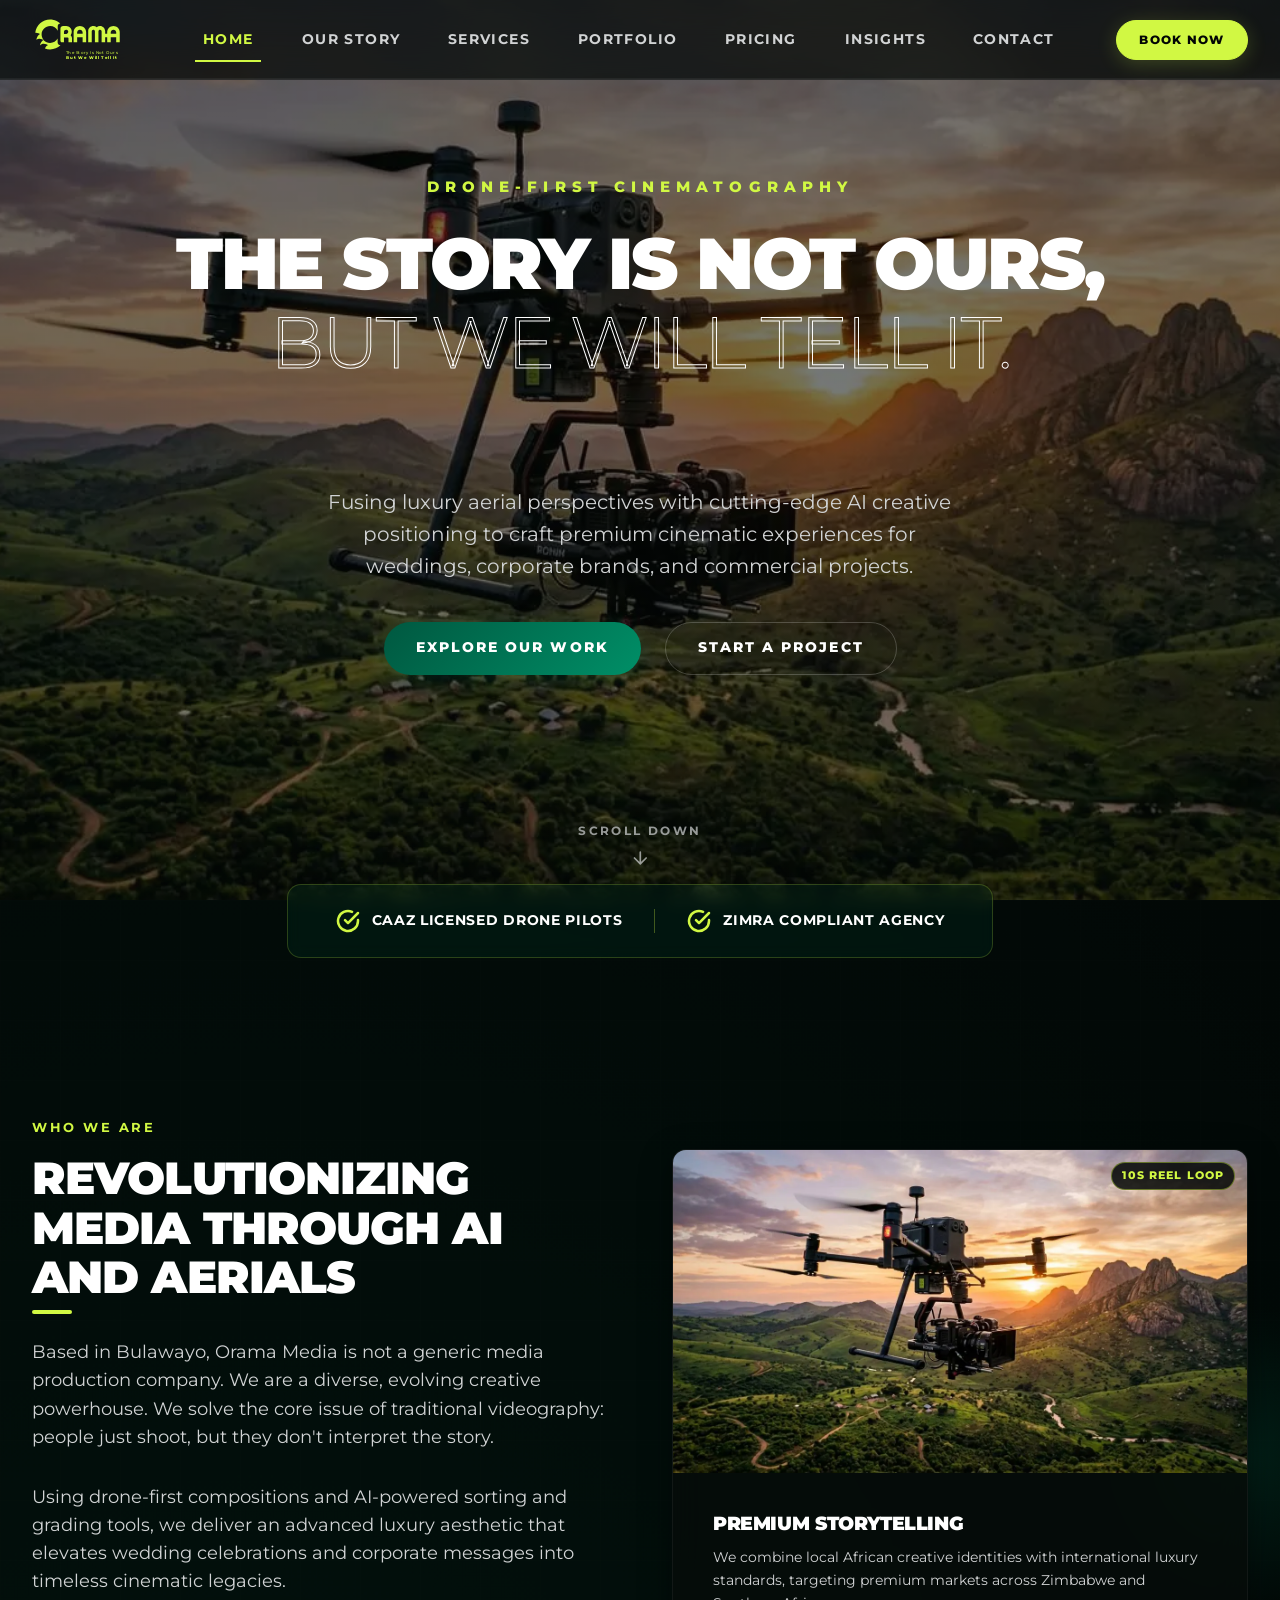
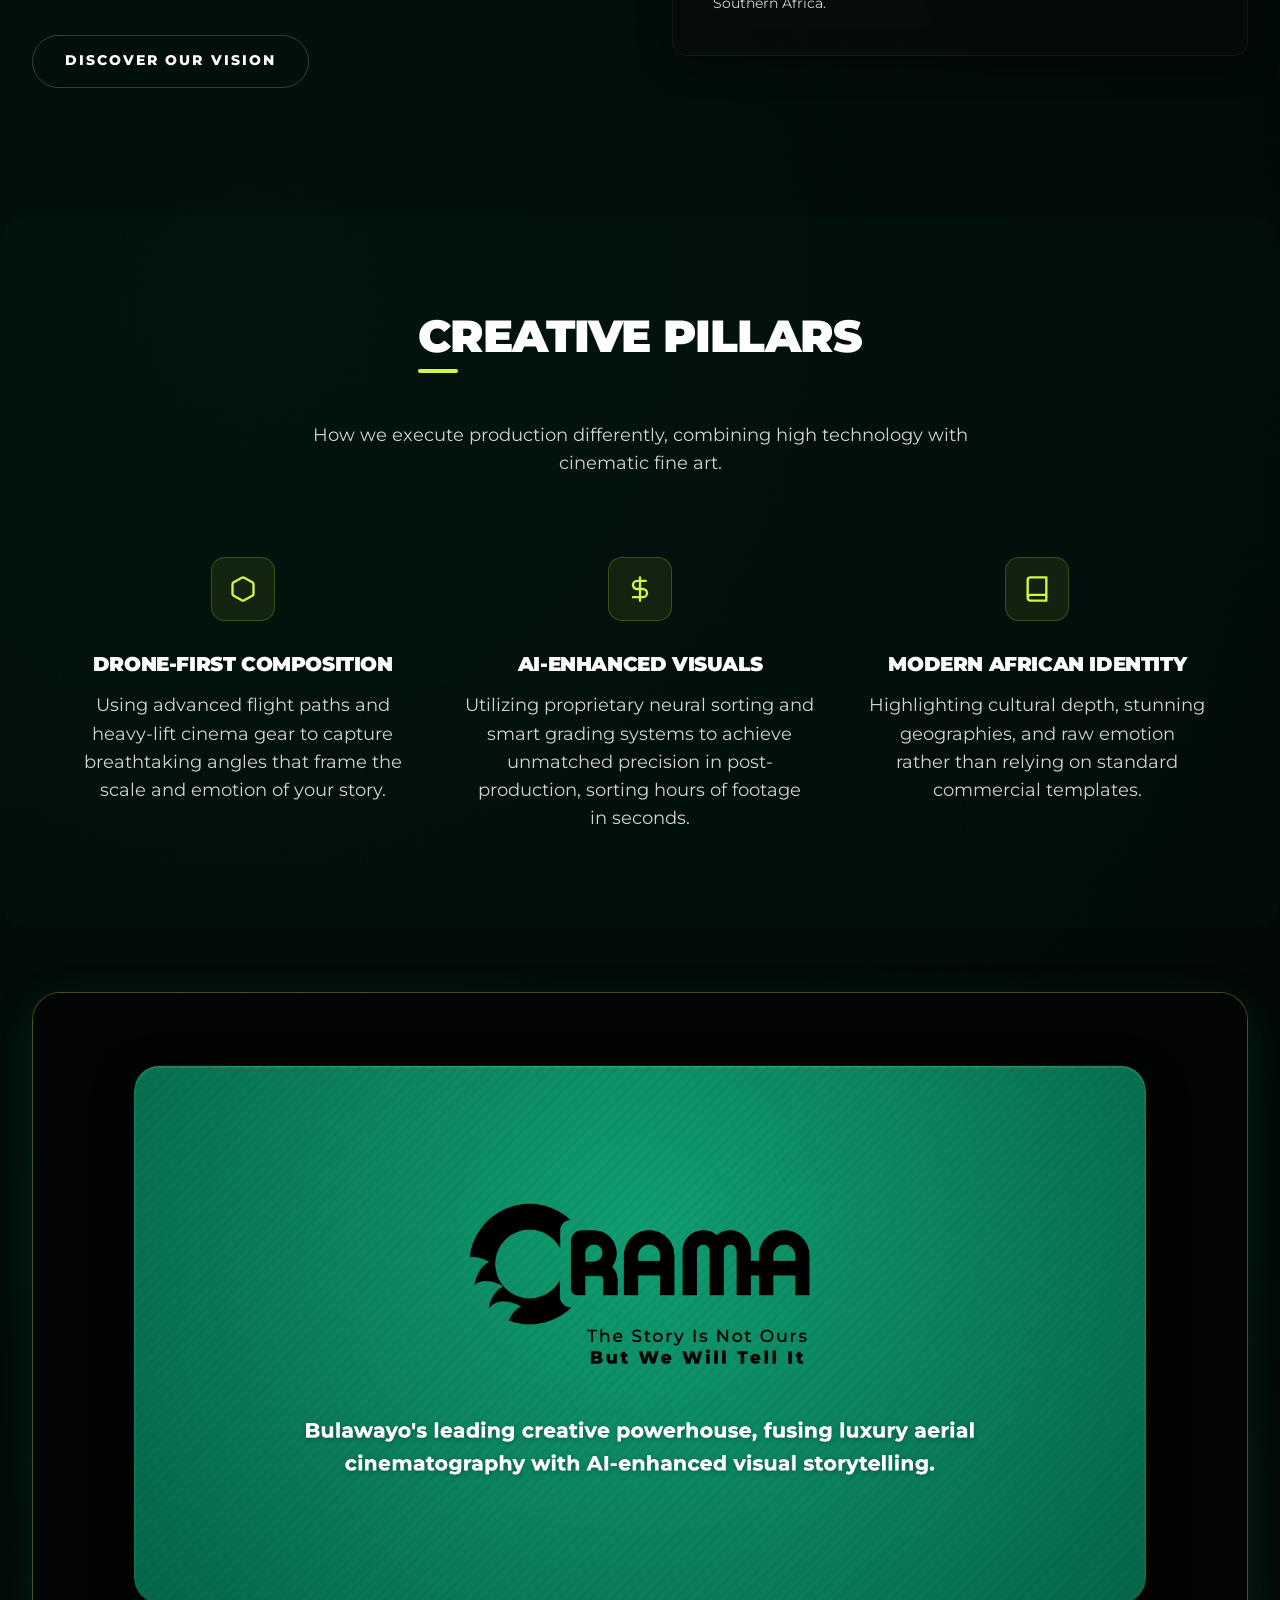
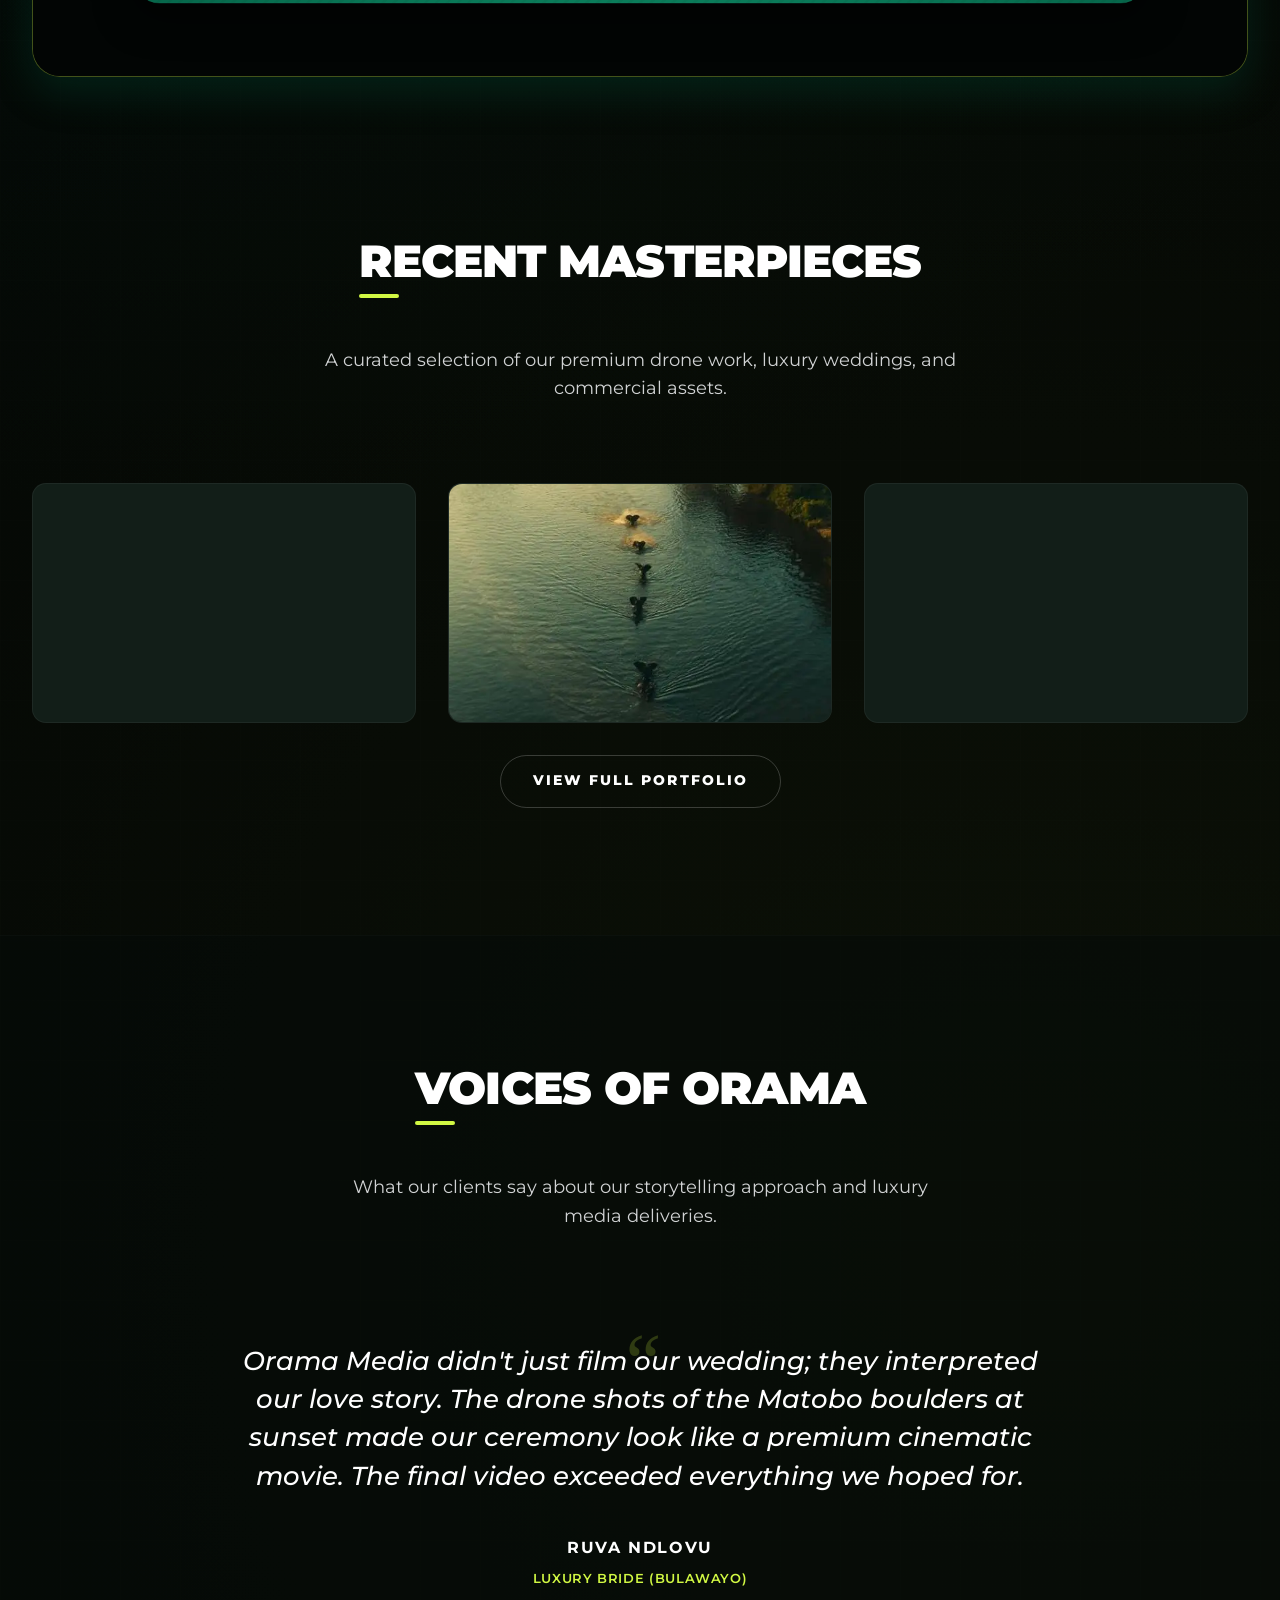
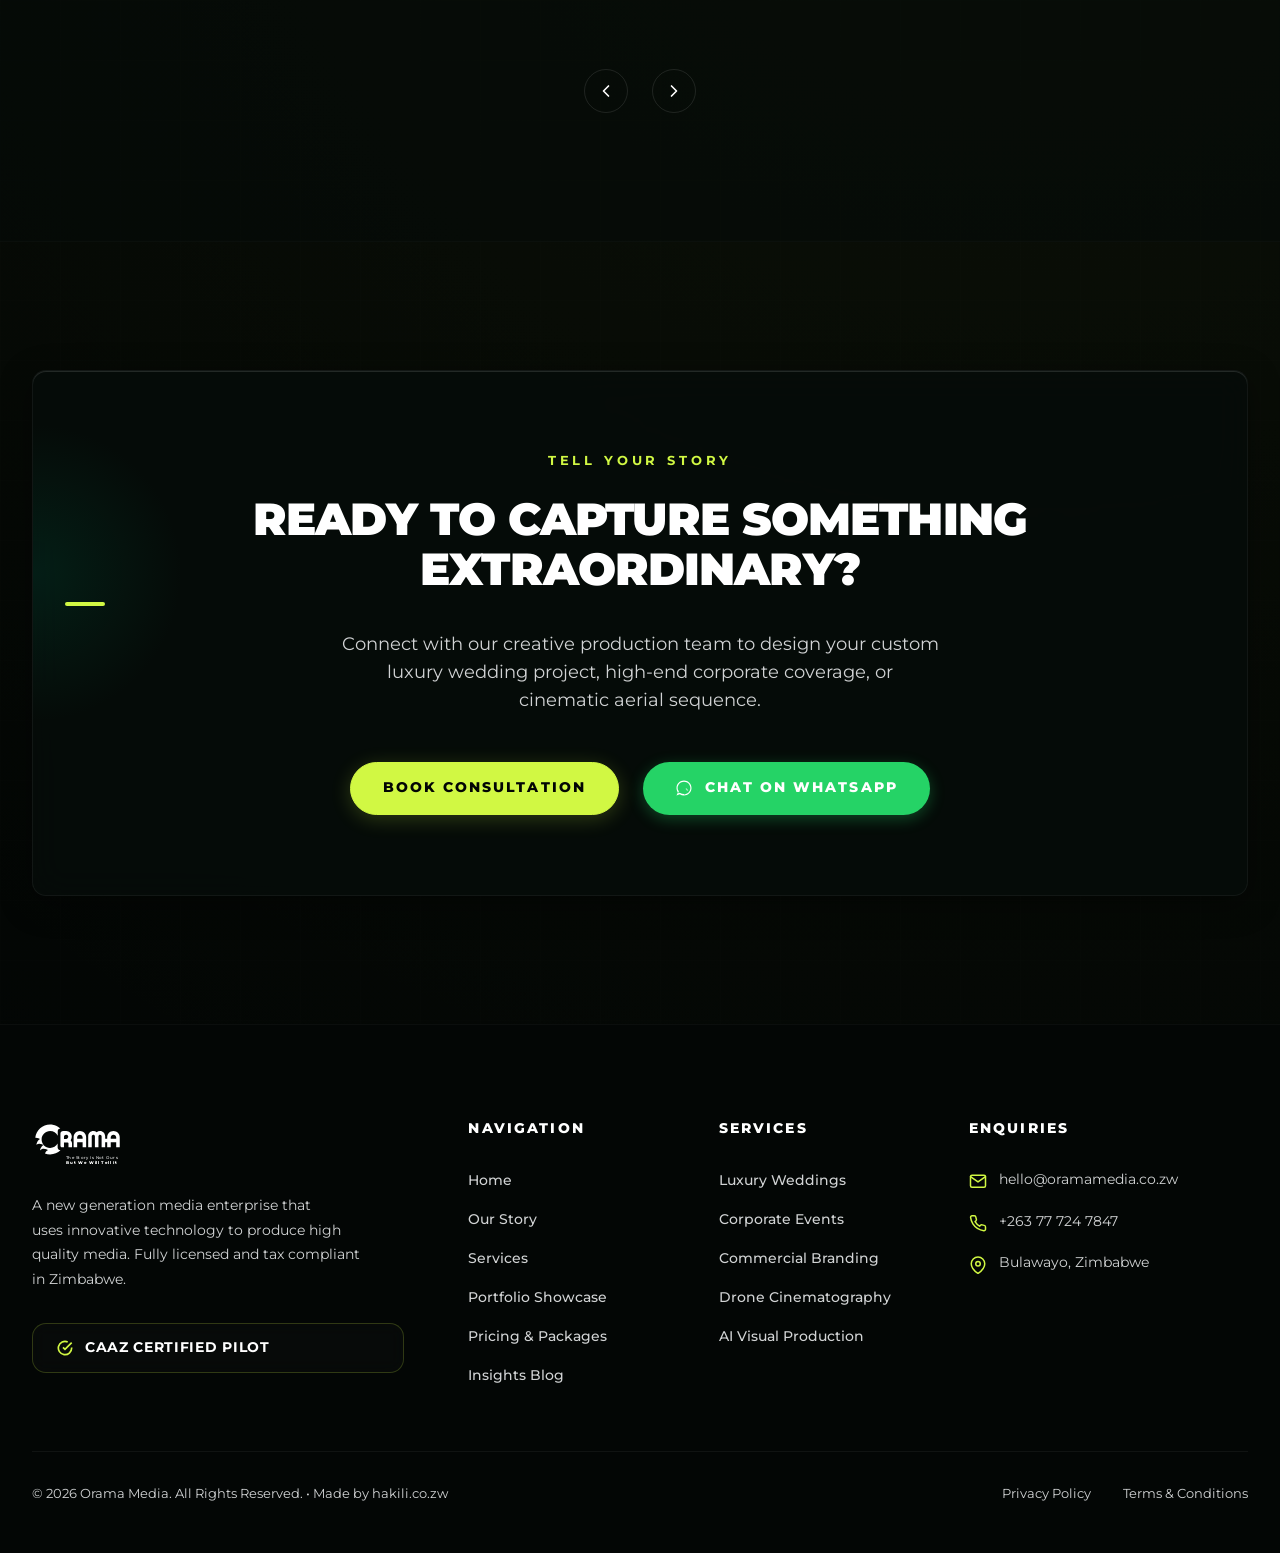
==== commit 1ca5497f: "style(footer): add Made by hakili.co.zw footer credit across all HTML pages" ====
--- a/index.html
+++ b/index.html
@@ -268,15 +268,15 @@
         <div class="testimonial-slide">
           <p>We needed brand content that captured our agency's scale and modernity. Orama's drone-first approach and AI color-grading gave us a final cut that matched international standards. Highly professional team and fully CAAZ certified.</p>
           <div class="testimonial-author">
-            <span class="testimonial-author__name">Arthur Herron</span>
+            <span class="testimonial-author__name">Conrad Mpofu</span>
             <span class="testimonial-author__company">Director, Falcon Logistics</span>
           </div>
         </div>
         <div class="testimonial-slide">
-          <p>Their creative positioning is revolutionary. By utilizing AI workflows, they returned our corporate summit highlights in under 24 hours. The drone footage was incredibly steady and crisp.</p>
+          <p>Their creative positioning is revolutionary. By utilising AI workflows, they returned our site shooting summit highlights in under 24 hours. The drone footage was incredibly steady and crisp.</p>
           <div class="testimonial-author">
-            <span class="testimonial-author__name">Sibongile Khumalo</span>
-            <span class="testimonial-author__company">Marketing Manager, Eco-Zim</span>
+            <span class="testimonial-author__name">Derek Mafohla</span>
+            <span class="testimonial-author__company">Hakili</span>
           </div>
         </div>
       </div>
@@ -429,7 +429,7 @@
       </div>
     </div>
     <div class="footer__bottom">
-      <span>&copy; 2026 Orama Media. All Rights Reserved.</span>
+      <span>&copy; 2026 Orama Media. All Rights Reserved. &bull; Made by <a href="https://hakili.co.zw" target="_blank" rel="noopener noreferrer" class="footer__credit-link">hakili.co.zw</a></span>
       <div class="footer__legal">
         <a href="privacy.html" id="footer-link-privacy">Privacy Policy</a>
         <a href="terms.html" id="footer-link-terms">Terms &amp; Conditions</a>
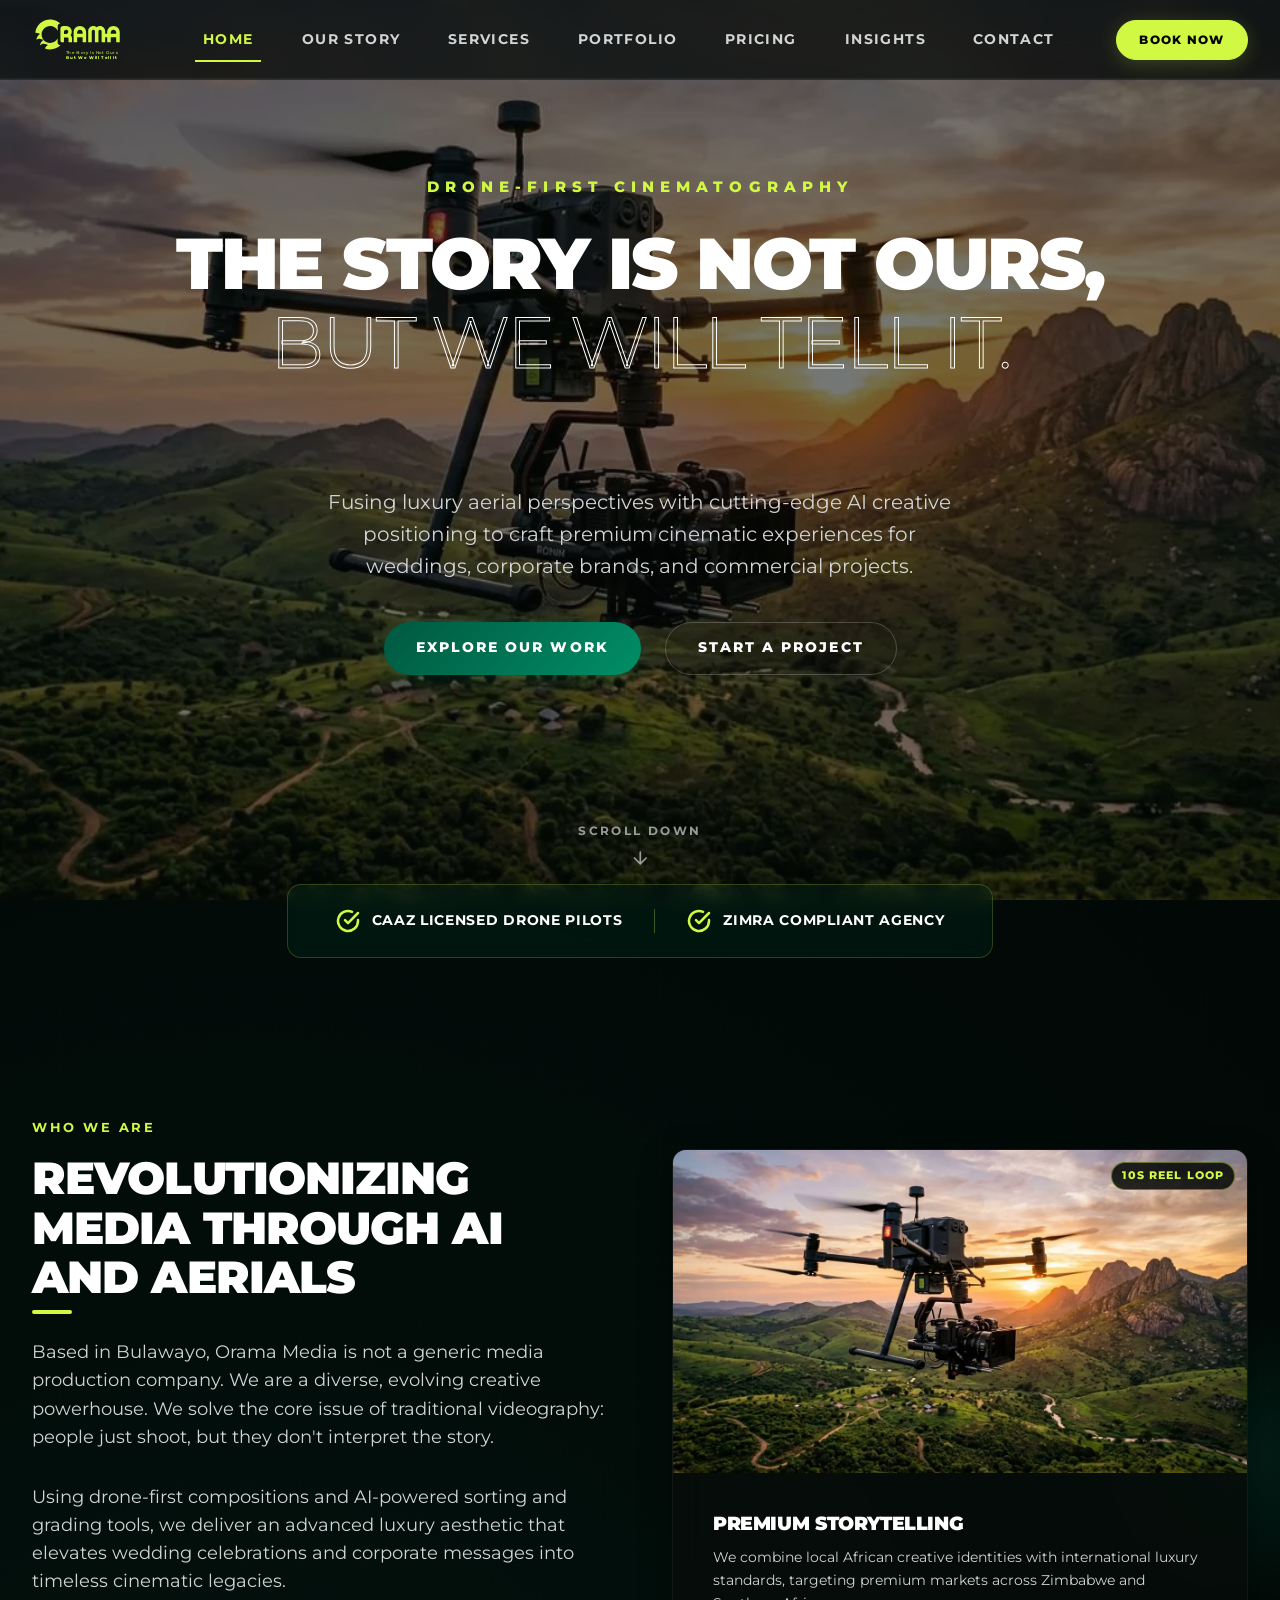
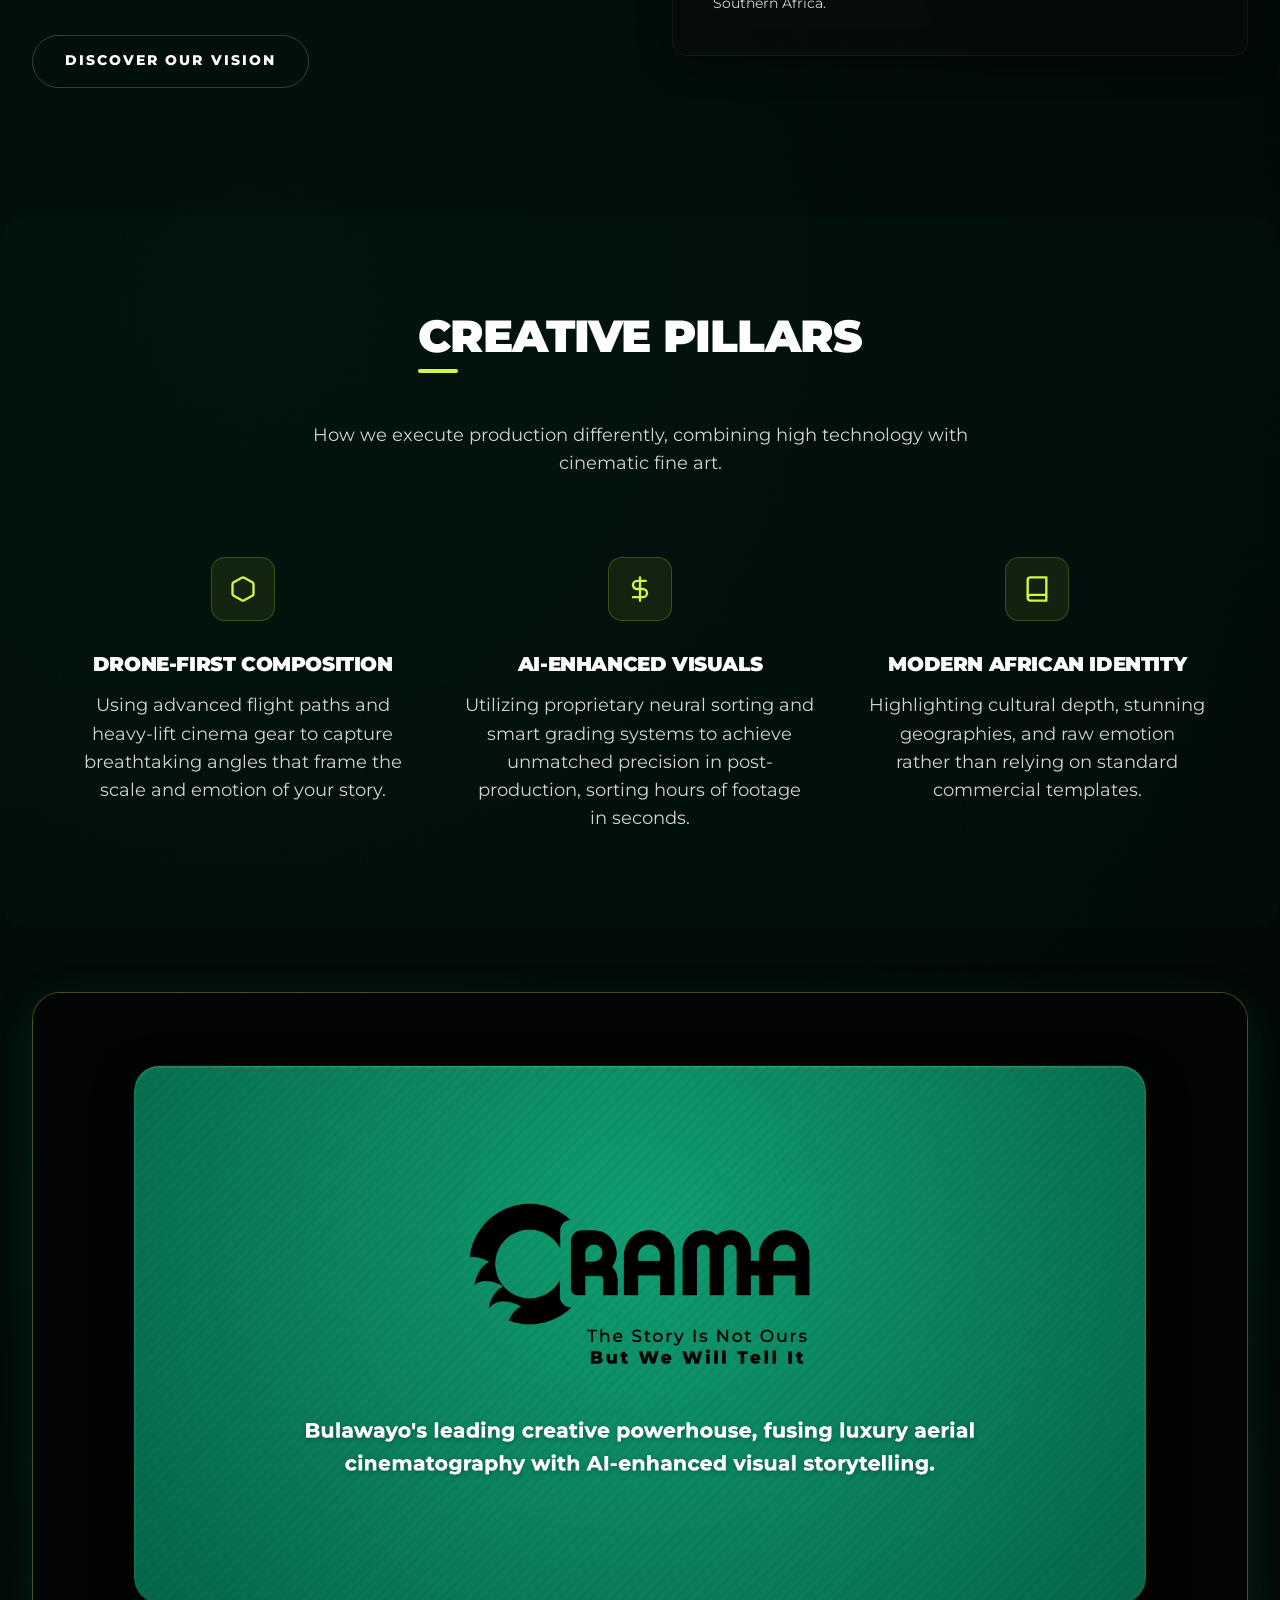
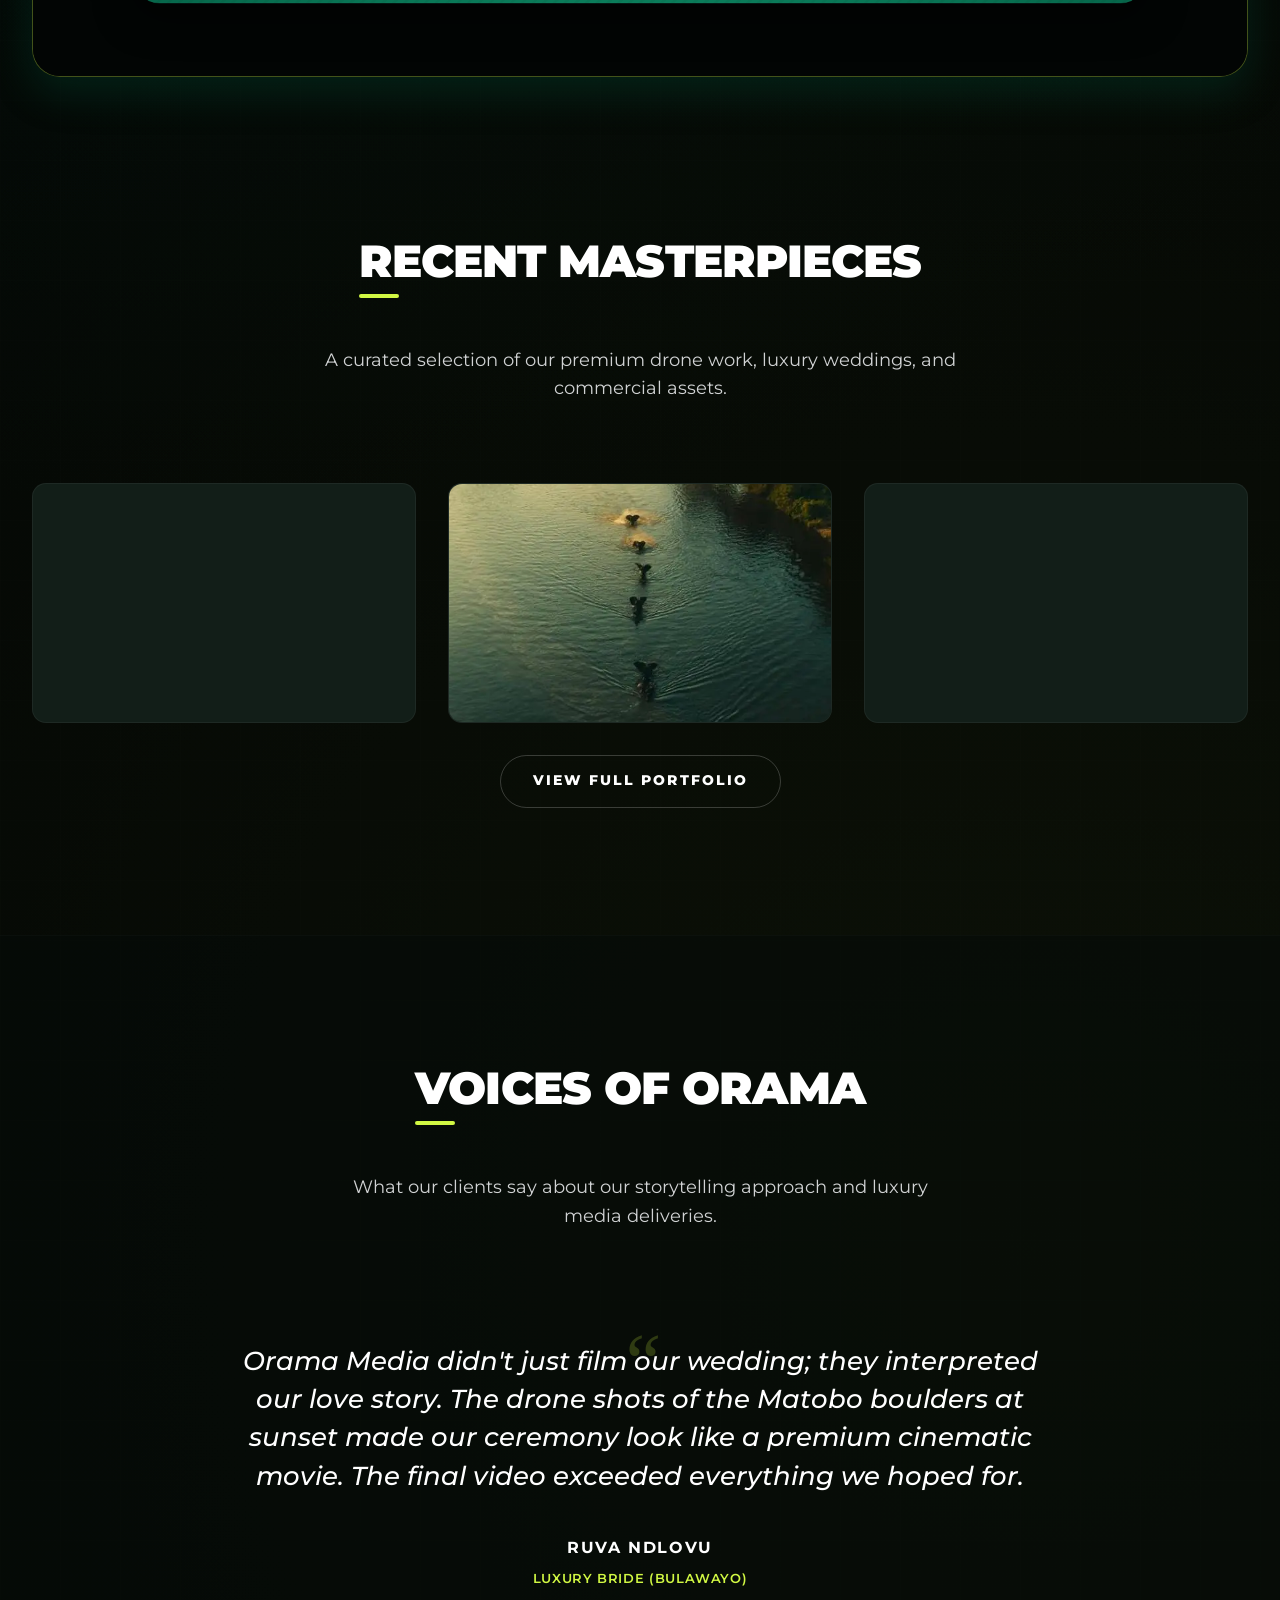
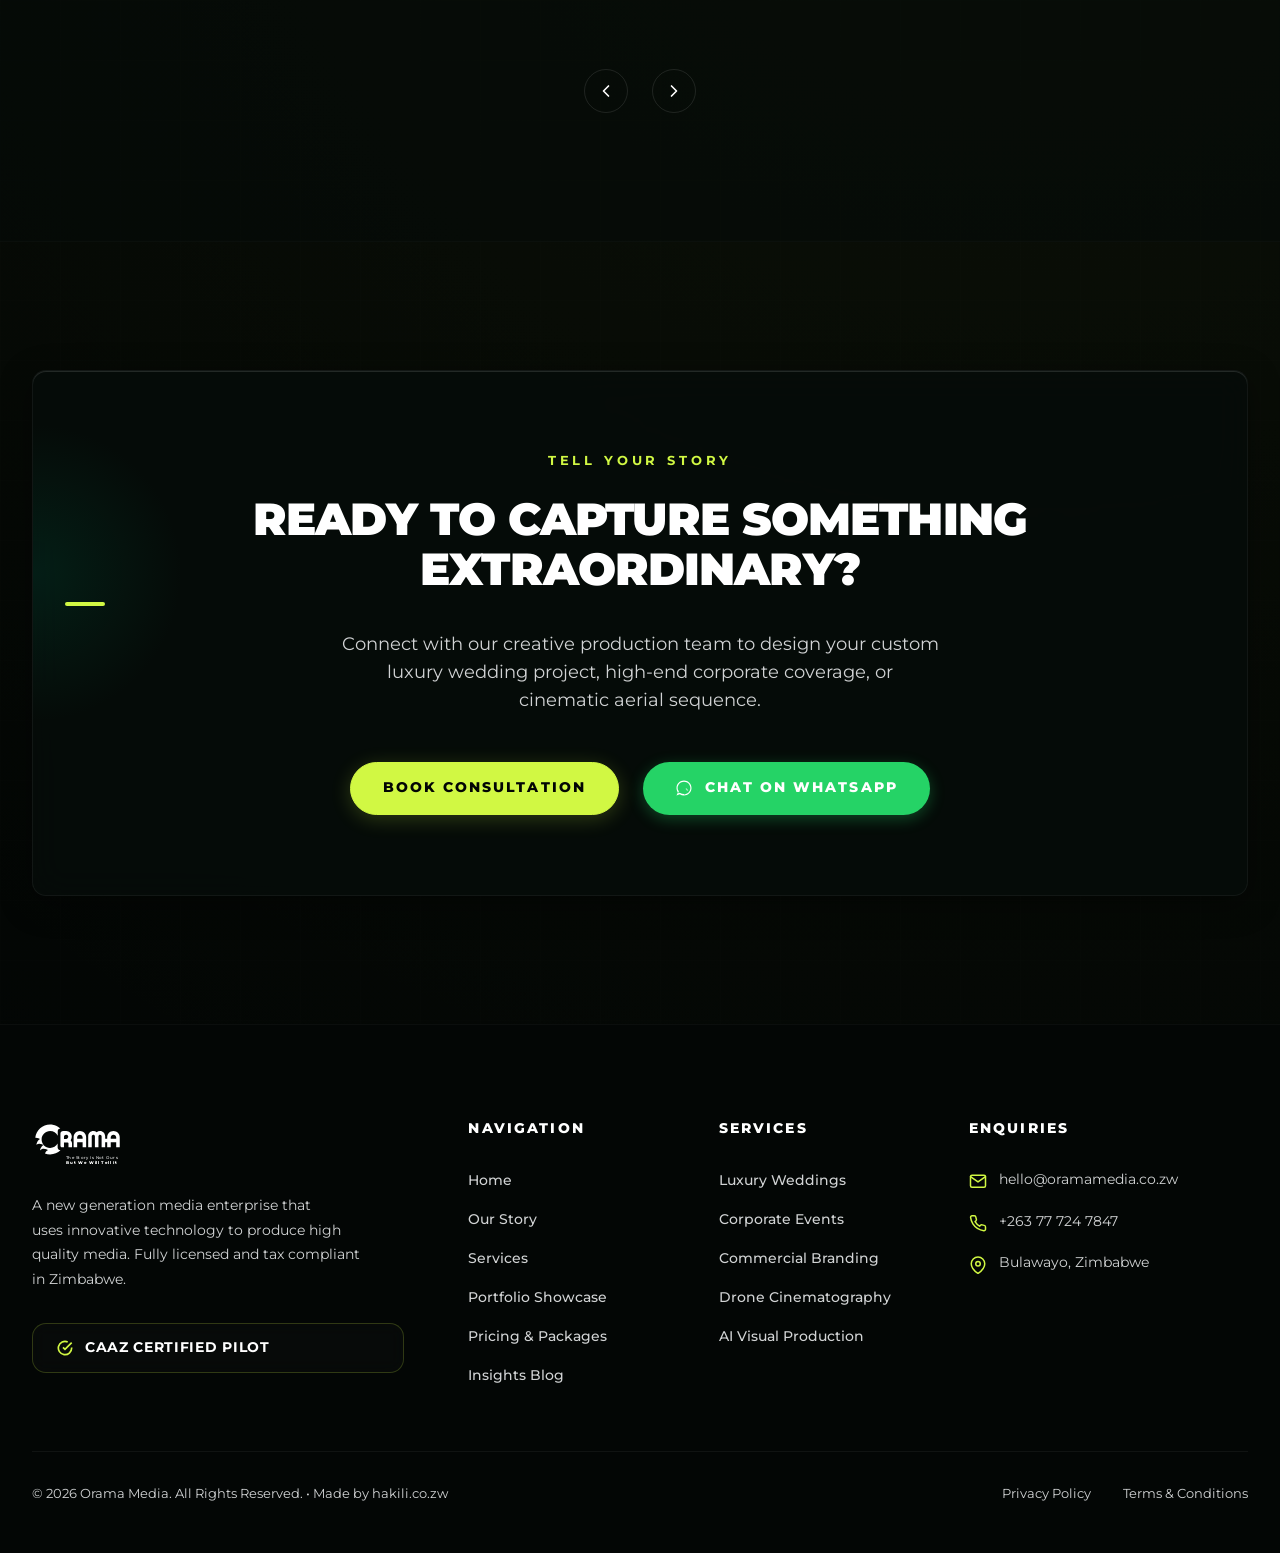
==== commit 178ff84f: "Remove the public captcha secret and close the fake admin login. Enquiries no longer trust a key sto" ====
--- a/index.html
+++ b/index.html
@@ -438,6 +438,6 @@
   </footer>
 
   <!-- Scripts -->
-  <script src="js/main.js?v=4"></script>
+  <script src="js/main.js?v=5"></script>
 </body>
 </html>
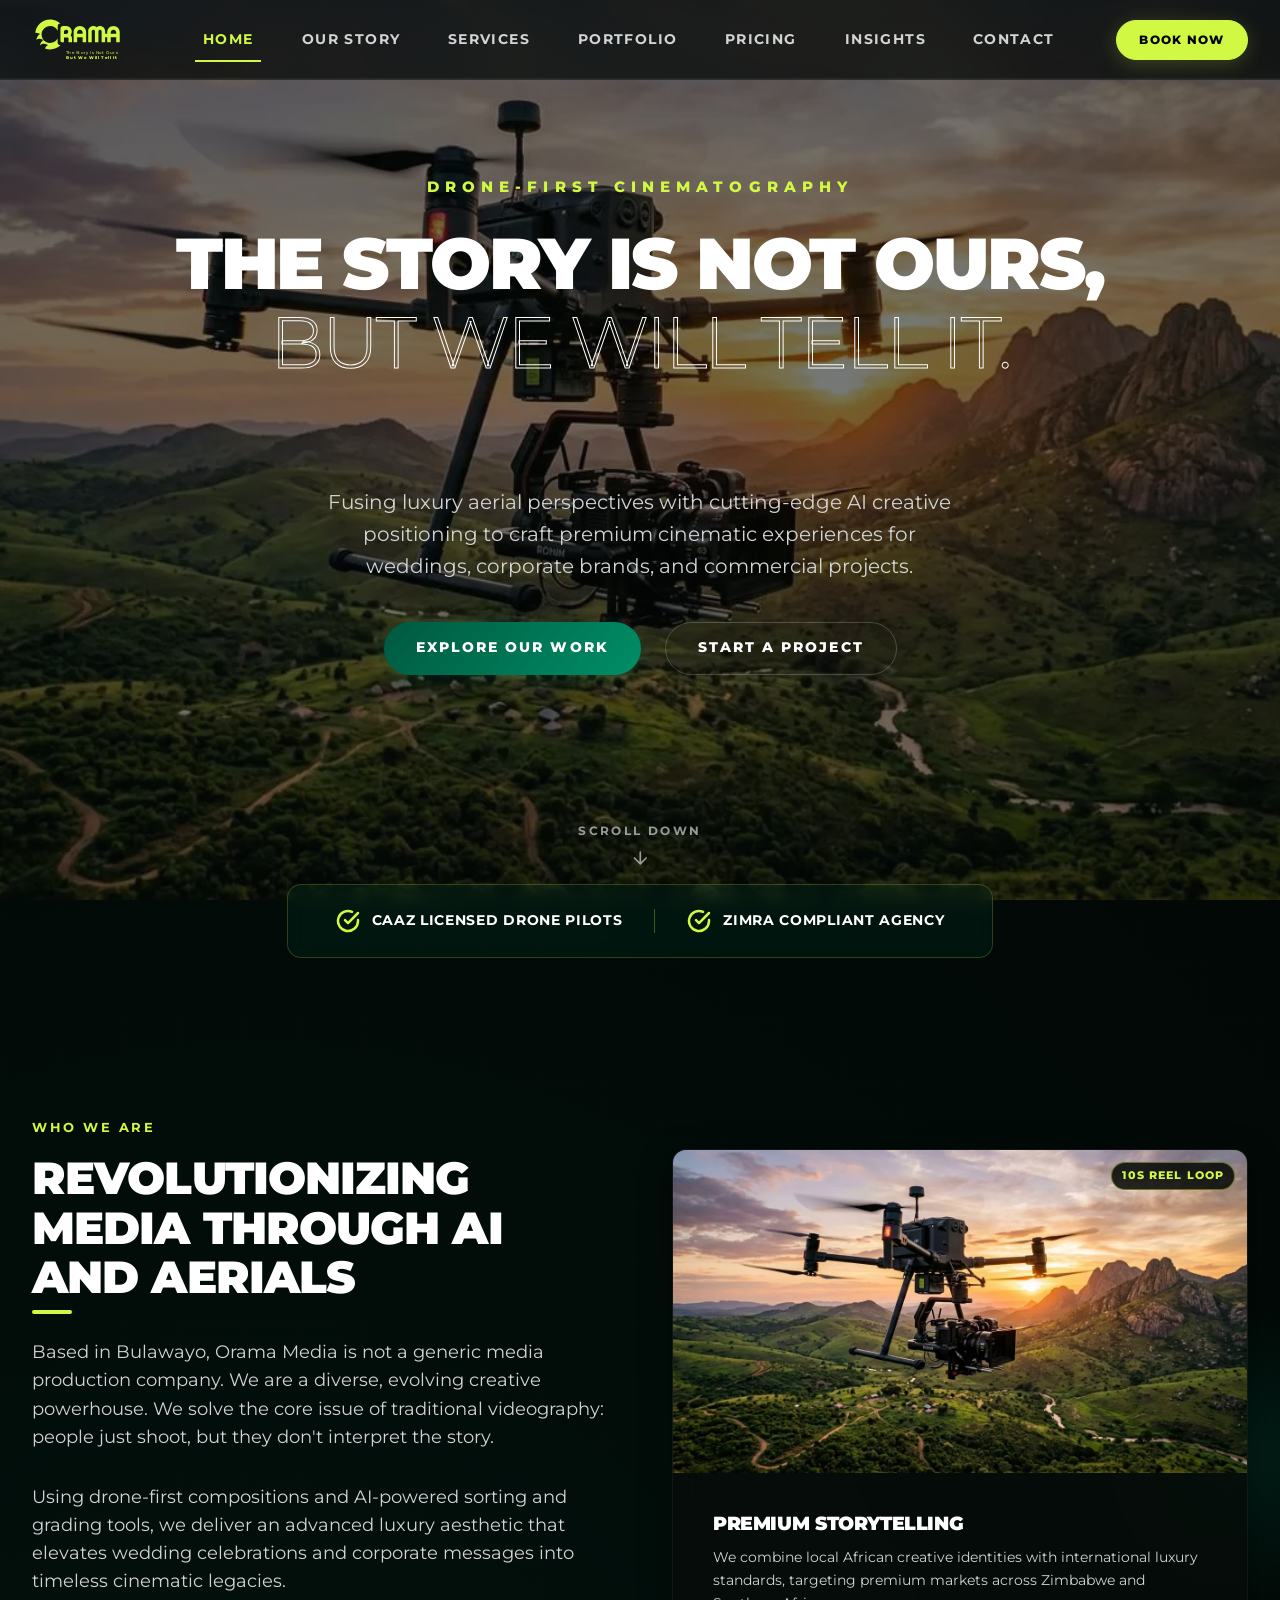
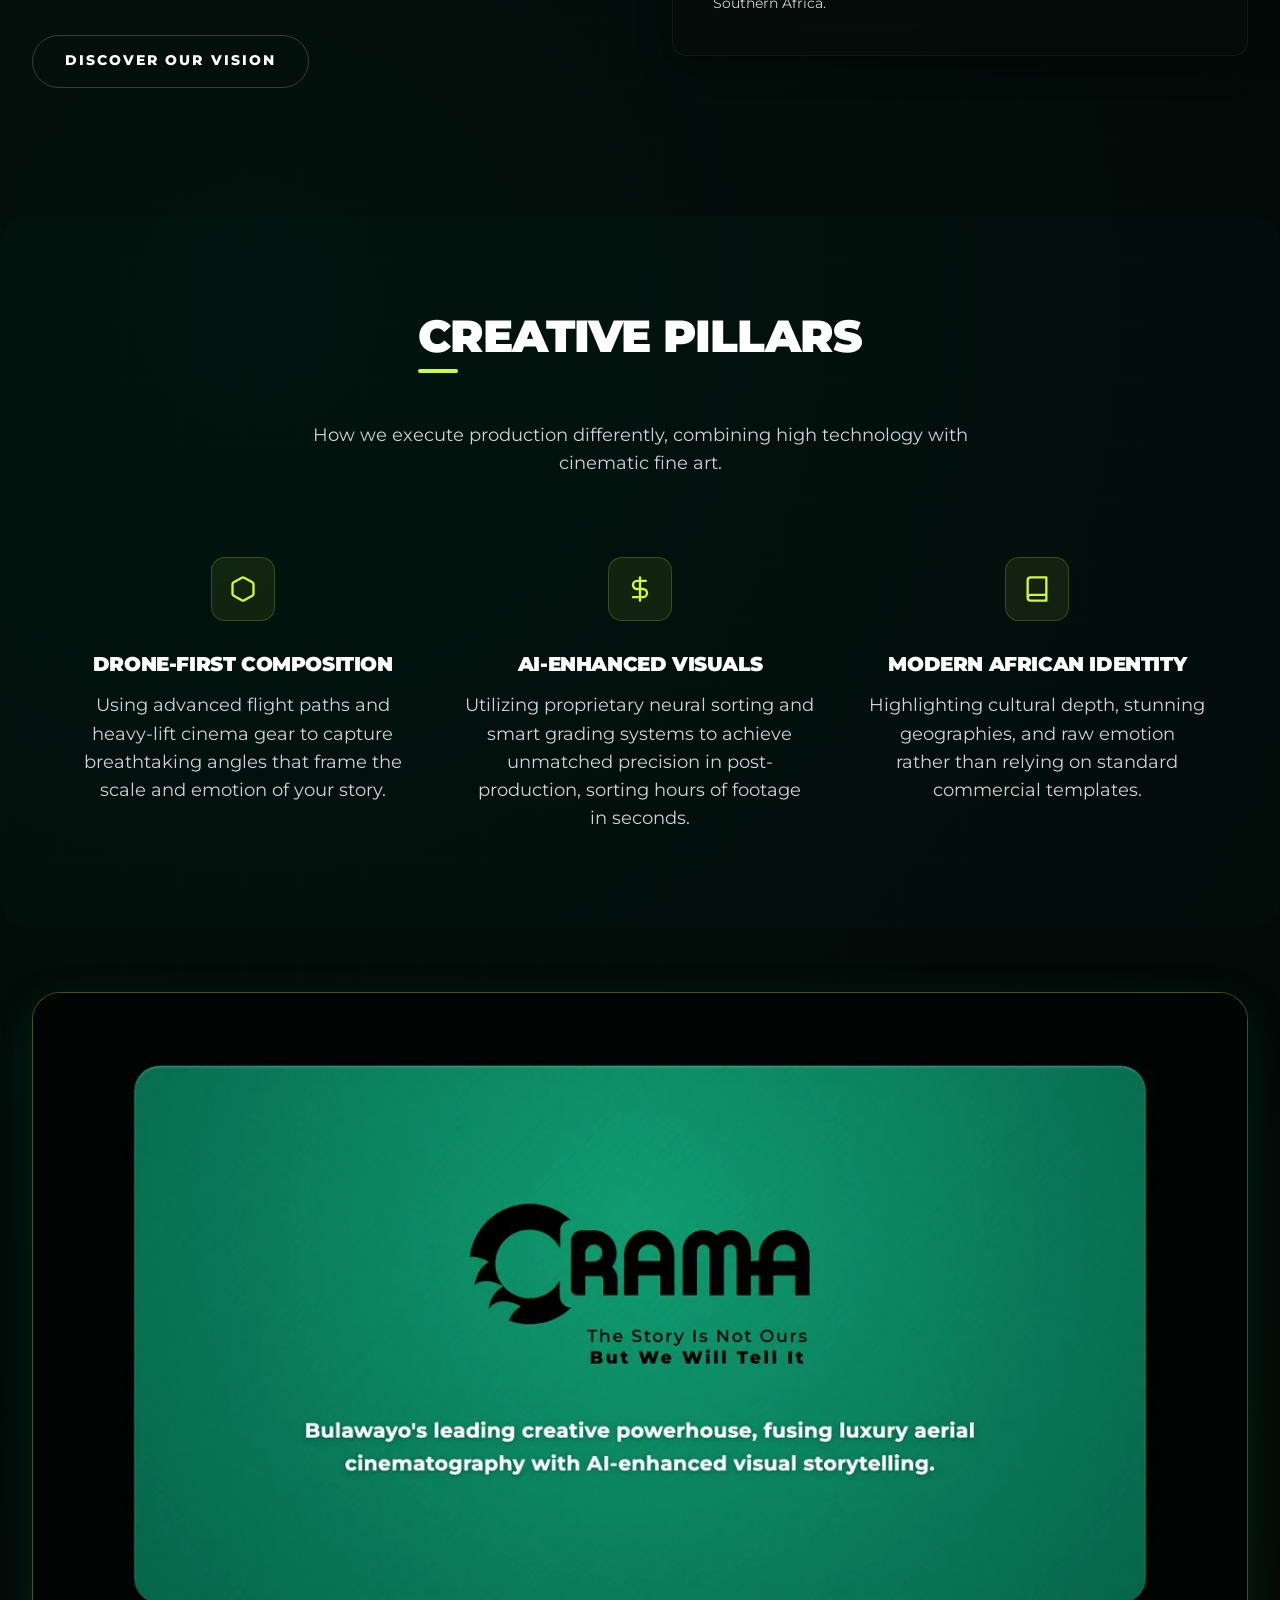
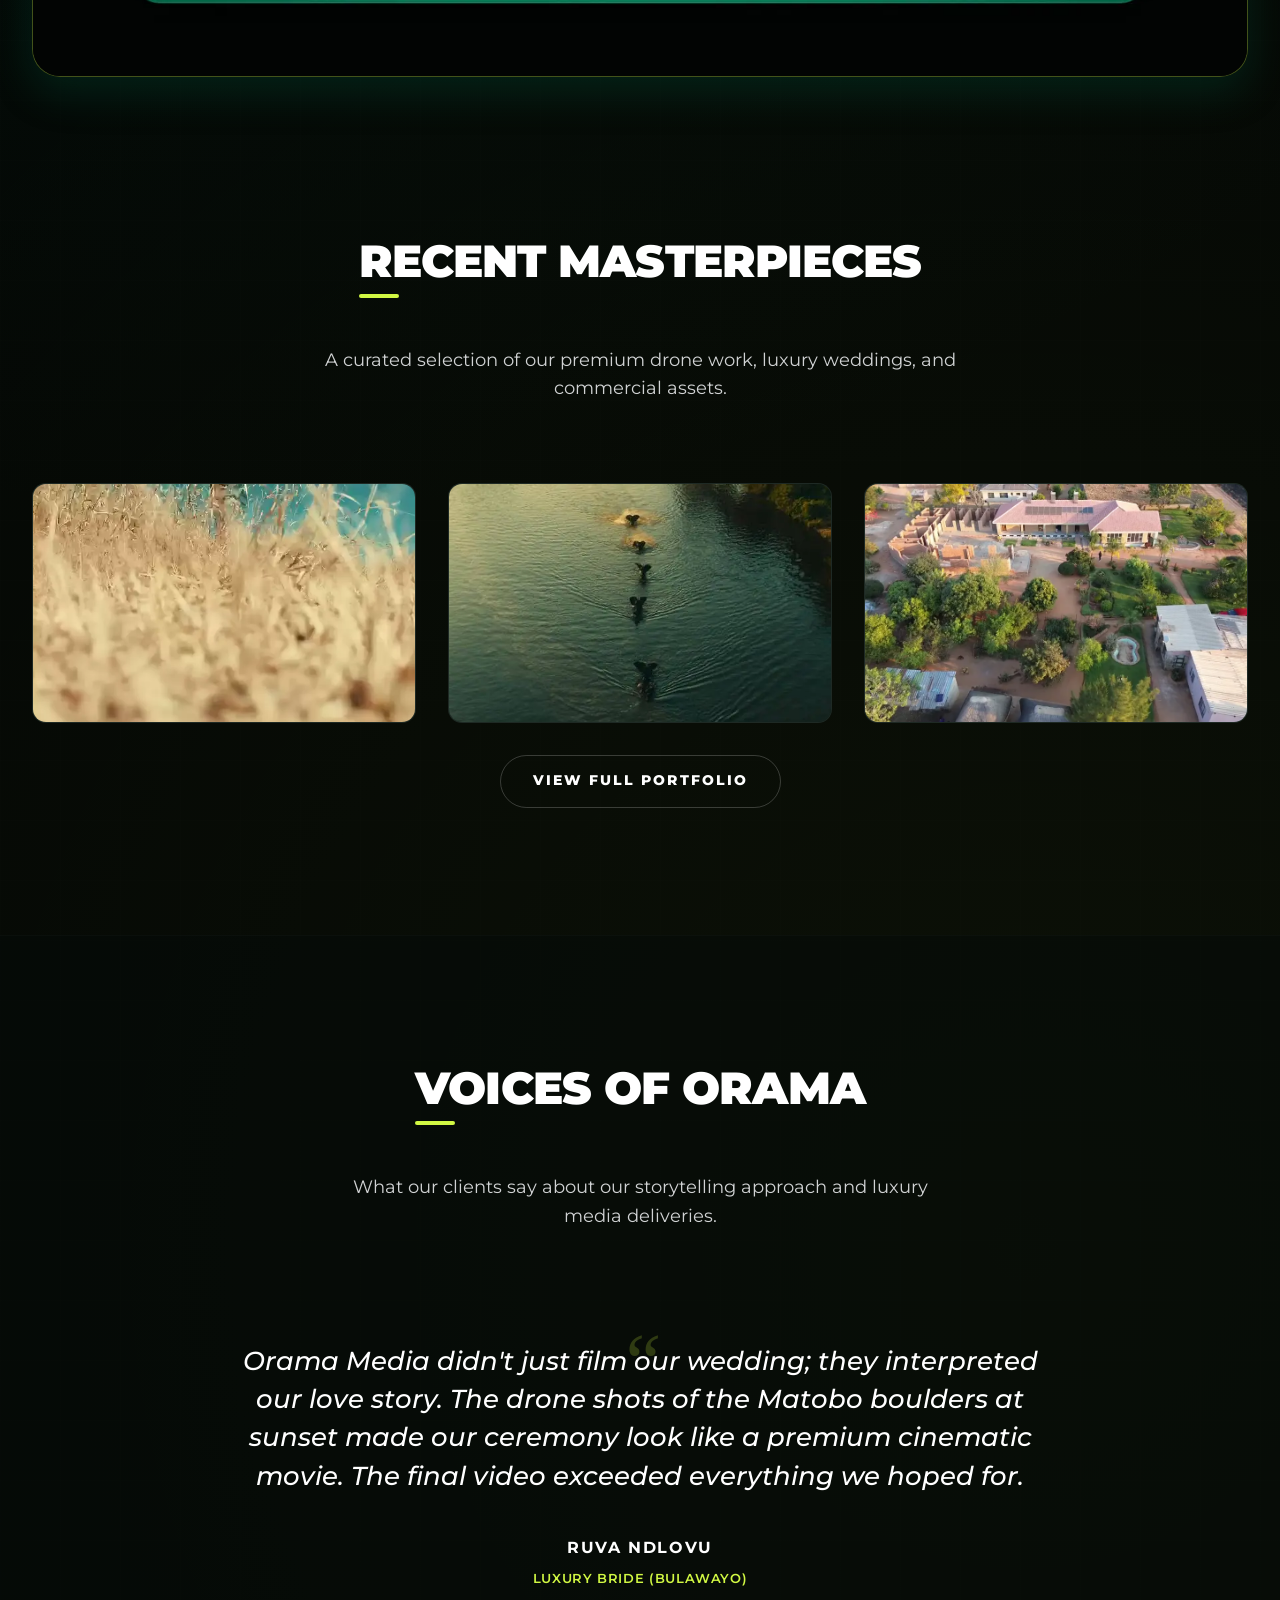
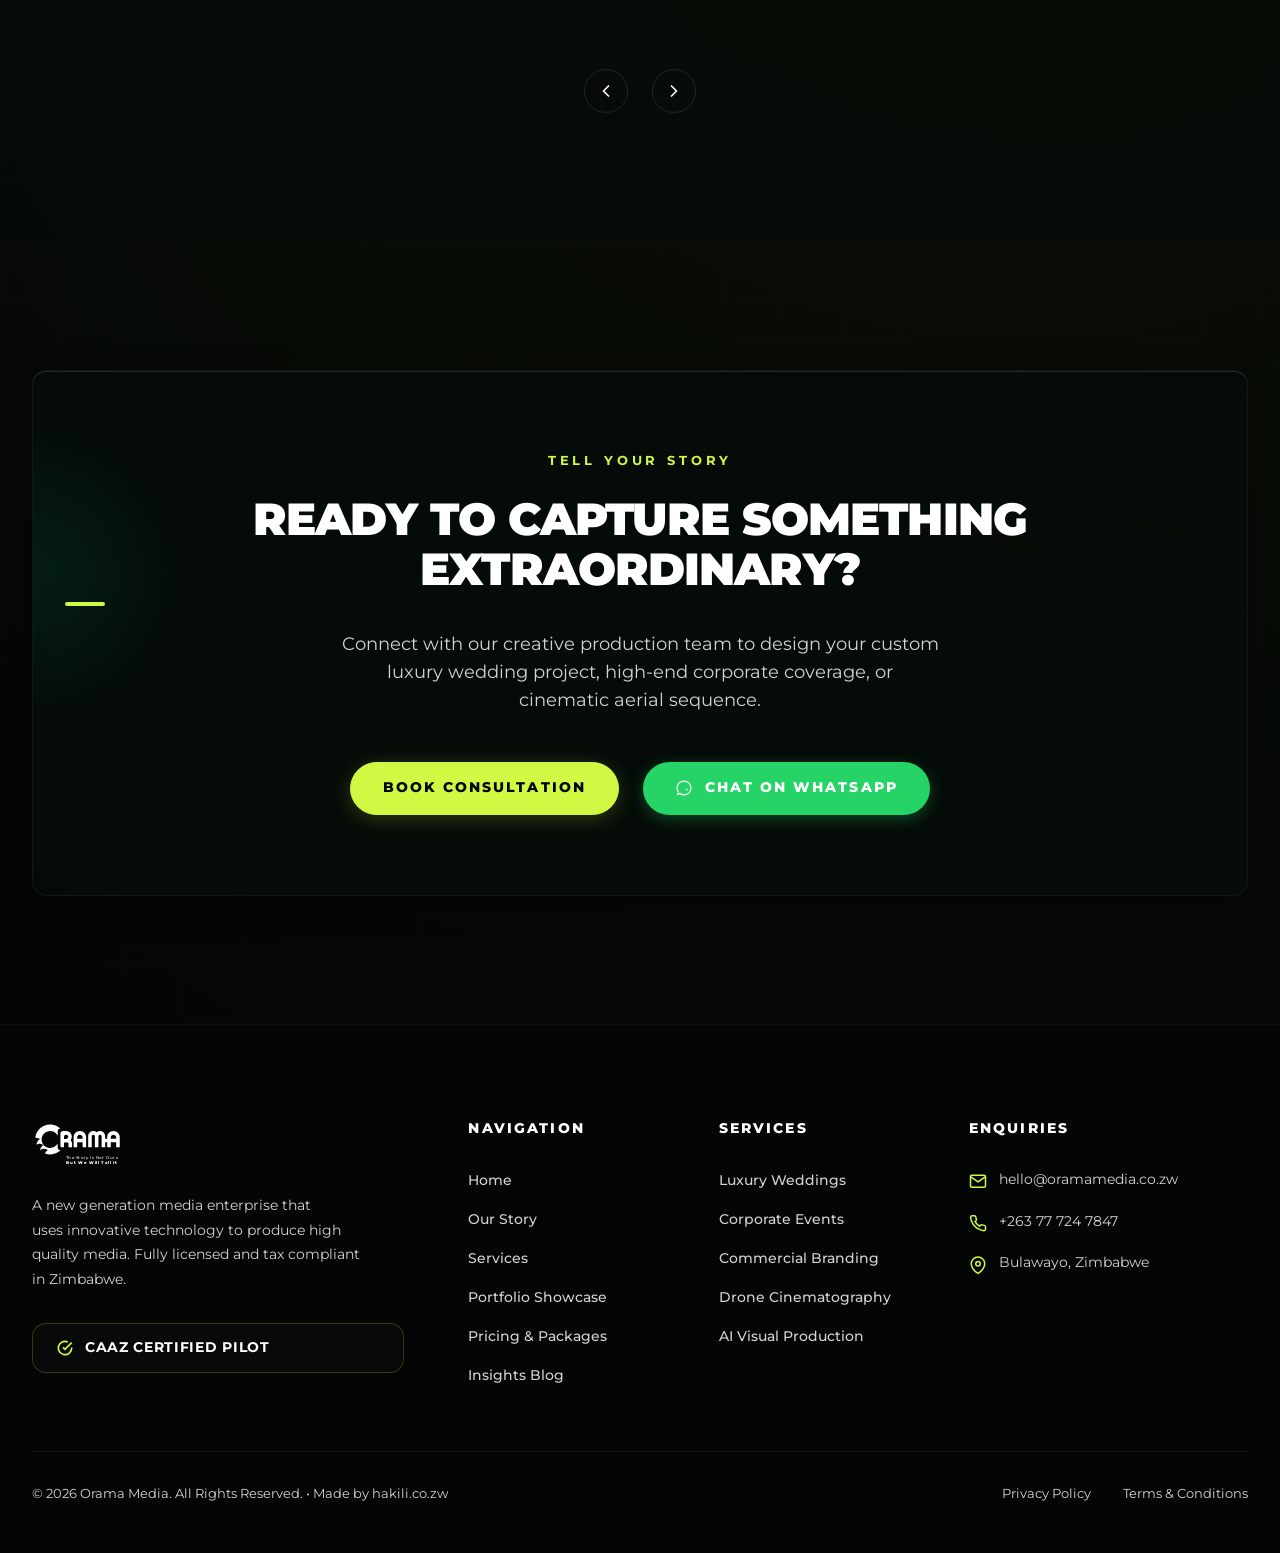
==== commit 66d0f86b: "Site audit fixes: lighter videos, mobile overflow, sitemap domain, form action, canonical, favicon -" ====
--- a/index.html
+++ b/index.html
@@ -11,7 +11,7 @@
   <!-- Open Graph -->
   <meta property="og:title" content="Orama Media | Premium Drone Cinematography">
   <meta property="og:description" content="Cinematic storytelling, luxury weddings, and high-end corporate media powered by drone-first aesthetics and AI production.">
-  <meta property="og:image" content="images/drone.webp">
+  <meta property="og:image" content="https://oramamedia.co.zw/images/drone.webp">
   <meta property="og:type" content="website">
 
   <!-- Preconnect and Fonts -->
@@ -23,7 +23,14 @@
   <noscript><link rel="stylesheet" href="https://fonts.googleapis.com/css2?family=Montserrat:ital,wght@0,300;0,400;0,500;0,600;0,700;0,800;0,900;1,400&display=swap"></noscript>
 
   <!-- Stylesheets -->
-  <link rel="stylesheet" href="css/style.min.css">
+  <link rel="stylesheet" href="css/style.min.css?v=6">
+  <link rel="canonical" href="https://oramamedia.co.zw/">
+  <link rel="icon" href="/favicon.ico" sizes="any">
+  <link rel="icon" type="image/svg+xml" href="/favicon.svg">
+  <link rel="apple-touch-icon" href="/apple-touch-icon.png">
+  <script type="application/ld+json">
+  {"@context": "https://schema.org", "@type": "LocalBusiness", "name": "Orama Media", "url": "https://oramamedia.co.zw/", "image": "https://oramamedia.co.zw/images/drone.webp", "logo": "https://oramamedia.co.zw/images/logo-official.png", "email": "hello@oramamedia.co.zw", "telephone": "+263777247847", "address": {"@type": "PostalAddress", "addressLocality": "Bulawayo", "addressCountry": "ZW"}, "sameAs": ["https://wa.me/263777247847"]}
+  </script>
 </head>
 <body>
 
@@ -81,8 +88,8 @@
     <div class="hero__bg">
       <div class="hero__video-container">
         <!-- Background Video (Compressed MP4 with poster fallback) -->
-        <video class="hero__video" autoplay loop muted playsinline preload="metadata" poster="images/drone.webp">
-          <source src="images/hero-bg.mp4" type="video/mp4">
+        <video data-lazy-video="after-load" preload="none" class="hero__video" autoplay loop muted playsinline poster="images/drone.webp">
+          <source data-src="images/hero-bg.mp4" type="video/mp4">
           <img src="images/drone.webp" class="hero__video" alt="Cinematic Drone Flight over Bulawayo Hills" width="1280" height="720">
         </video>
       </div>
@@ -140,8 +147,8 @@
       <div class="glow-overlay glow-overlay--right">
         <div class="card" style="padding: 0; overflow: hidden; border-radius: var(--border-radius-md);">
           <div style="position: relative; width: 100%; aspect-ratio: 16/9; overflow: hidden; background-color: #070d0a;">
-            <video autoplay loop muted playsinline preload="metadata" poster="images/drone.webp" style="width: 100%; height: 100%; object-fit: cover;">
-              <source src="images/horizon-reel-10s.mp4" type="video/mp4">
+            <video data-lazy-video="visible" preload="none" autoplay loop muted playsinline poster="images/drone.webp" style="width: 100%; height: 100%; object-fit: cover;">
+              <source data-src="images/horizon-reel-10s.mp4" type="video/mp4">
             </video>
             <div style="position: absolute; top: 12px; right: 12px; background: rgba(3, 7, 5, 0.85); color: var(--color-accent); font-size: 0.7rem; font-weight: 800; padding: 4px 10px; border-radius: 20px; border: 1px solid rgba(209,248,67,0.4); text-transform: uppercase; letter-spacing: 0.1em;">
               10s Reel Loop
@@ -191,8 +198,8 @@
   <section class="section scroll-reveal" id="brand-identity-showcase" style="padding: 4rem 2rem 2rem 2rem;">
     <div class="card" style="padding: 0; position: relative; overflow: hidden; border-radius: var(--border-radius-lg); box-shadow: 0 15px 40px rgba(0, 88, 64, 0.3); border-color: rgba(209, 248, 67, 0.3);">
       <div style="position: relative; width: 100%; aspect-ratio: 16/9; overflow: hidden; background-color: #030805;">
-        <video autoplay loop muted playsinline webkit-playsinline preload="auto" poster="images/orama-green-banner-4k.png" style="width: 100%; height: 100%; object-fit: cover;">
-          <source src="images/orama-banner-animated.mp4?v=2" type="video/mp4">
+        <video data-lazy-video="visible" preload="none" autoplay loop muted playsinline webkit-playsinline poster="images/orama-green-banner-poster.webp" style="width: 100%; height: 100%; object-fit: cover;">
+          <source data-src="images/orama-banner-animated.mp4?v=2" type="video/mp4">
         </video>
       </div>
     </div>
@@ -207,8 +214,8 @@
     <div class="portfolio-grid">
       <!-- FEATURED VIDEO ITEM: Orama Aerial Visual Reel -->
       <div class="portfolio-item" data-category="drone">
-        <video class="portfolio-item__img" autoplay loop muted playsinline style="width: 100%; height: 100%; object-fit: cover;">
-          <source src="images/portfolio-video-1.mp4" type="video/mp4">
+        <video poster="images/portfolio-video-1-poster.webp" data-lazy-video="visible" preload="none" class="portfolio-item__img" autoplay loop muted playsinline style="width: 100%; height: 100%; object-fit: cover;">
+          <source data-src="images/portfolio-video-1.mp4" type="video/mp4">
         </video>
         <div class="portfolio-item__overlay">
           <span class="portfolio-item__category">Showreel Video</span>
@@ -231,8 +238,8 @@
         </div>
       </div>
       <div class="portfolio-item" data-category="commercial">
-        <video class="portfolio-item__img" autoplay loop muted playsinline style="width: 100%; height: 100%; object-fit: cover;">
-          <source src="images/mantonies-lodge.mp4" type="video/mp4">
+        <video poster="images/mantonies-lodge-poster.webp" data-lazy-video="visible" preload="none" class="portfolio-item__img" autoplay loop muted playsinline style="width: 100%; height: 100%; object-fit: cover;">
+          <source data-src="images/mantonies-lodge.mp4" type="video/mp4">
         </video>
         <div class="portfolio-item__overlay">
           <span class="portfolio-item__category">Hospitality &amp; Estate Aerials</span>
@@ -315,7 +322,7 @@
       <h3 style="font-size: 1.25rem;">Book A Consultation</h3>
       <button class="dialog-close" aria-label="Close dialog">&times;</button>
     </div>
-    <form action="#" method="POST" id="booking-form" >
+    <form action="contact.php" method="post" id="booking-form" >
       <div class="form-group">
         <label for="booking-name" class="form-label">Full Name</label>
         <input type="text" id="booking-name" name="name" class="form-control" placeholder="John Doe" required>
@@ -438,6 +445,6 @@
   </footer>
 
   <!-- Scripts -->
-  <script src="js/main.js?v=5"></script>
+  <script src="js/main.js?v=6"></script>
 </body>
 </html>
--- a/css/style.min.css
+++ b/css/style.min.css
@@ -1 +1 @@
-@layer reset,base,theme,components,utilities;@layer theme{:root{--color-primary:#005840;--color-primary-rgb:0,88,64;--color-accent:#d1f843;--color-accent-rgb:209,248,67;--color-white:#ffffff;--color-grey:#d1d3d4;--color-bg-dark:#020504;--color-bg-dark-rgb:2,5,4;--color-card-bg:rgba(6,12,10,0.85);--color-card-border:rgba(255,255,255,0.05);--color-card-border-hover:rgba(209,248,67,0.5);--gradient-primary:linear-gradient(135deg,#005840 0%,#008f67 100%);--gradient-accent:linear-gradient(135deg,#d1f843 0%,rgba(209,248,67,0.05) 100%);--gradient-brand:linear-gradient(135deg,#d1f843 0%,#005840 100%);--font-primary:'Montserrat',sans-serif;--transition-duration-fast:0.18s;--transition-duration-normal:0.35s;--transition-duration-slow:0.7s;--transition-ease-premium:cubic-bezier(0.16,1,0.3,1);--transition-spring:cubic-bezier(0.34,1.56,0.64,1);--transition-apple:cubic-bezier(0.22,1,0.36,1);--header-height:80px;--border-radius-sm:6px;--border-radius-md:14px;--border-radius-lg:28px;--border-radius-pill:9999px;--min-touch-target:44px;--content-max-width:1280px}}@layer reset{*,*::before,*::after{box-sizing:border-box;margin:0;padding:0}html{scroll-behavior:smooth;-webkit-text-size-adjust:100%}body{min-height:100vh;text-rendering:optimizeSpeed;line-height:1.6;background-color:var(--color-bg-dark);color:var(--color-white);font-family:var(--font-primary)}img,picture,svg,video{display:block;max-width:100%;height:auto}video{object-fit:cover}a{color:inherit;text-decoration:none}button,input,select,textarea{font:inherit;color:inherit;background:transparent;border:none}button{cursor:pointer}ul,ol{list-style:none}}@layer base{body{font-family:var(--font-primary);background-color:var(--color-bg-dark);color:var(--color-white);overflow-x:hidden;background-image:radial-gradient(circle at 20% 30%,rgba(0,88,64,0.15) 0%,transparent 40%),radial-gradient(circle at 80% 70%,rgba(209,248,67,0.05) 0%,transparent 40%),linear-gradient(rgba(255,255,255,0.005) 1px,transparent 1px),linear-gradient(90deg,rgba(255,255,255,0.005) 1px,transparent 1px);background-size:100% 100%,100% 100%,60px 60px,60px 60px}h1,h2,h3,h4,h5,h6{font-weight:900;line-height:1.1;letter-spacing:-0.02em;text-transform:uppercase}h1{font-size:clamp(2.5rem,6vw,4.5rem);font-weight:900}h2{font-size:clamp(1.8rem,4vw,2.8rem);margin-bottom:1.5rem;position:relative;display:inline-block}h2::after{content:'';display:block;width:40px;height:4px;background-color:var(--color-accent);margin-top:0.5rem;border-radius:var(--border-radius-pill);transition:width var(--transition-duration-normal) var(--transition-ease-premium)}section:hover h2::after{width:80px}p{font-size:clamp(0.95rem,1.5vw,1.1rem);color:var(--color-grey);font-weight:400;max-width:70ch;text-wrap:pretty}:focus-visible{outline:2px solid var(--color-accent);outline-offset:4px}::selection{background-color:var(--color-accent);color:var(--color-bg-dark)}::-webkit-scrollbar{width:8px;height:8px}::-webkit-scrollbar-track{background:var(--color-bg-dark)}::-webkit-scrollbar-thumb{background:var(--color-primary);border-radius:var(--border-radius-pill)}::-webkit-scrollbar-thumb:hover{background:var(--color-accent)}}@layer components{.header{position:fixed;top:0;left:0;width:100%;height:calc(var(--header-height) + env(safe-area-inset-top,0px));padding-top:env(safe-area-inset-top,0px);background-color:rgba(5,10,8,0.75);backdrop-filter:blur(20px) saturate(180%);-webkit-backdrop-filter:blur(20px) saturate(180%);z-index:1000;border-bottom:1px solid rgba(255,255,255,0.08);box-shadow:inset 0 -1px 0 0 rgba(255,255,255,0.05);transition:background-color var(--transition-duration-fast) var(--transition-apple),border-color var(--transition-duration-fast) ease;will-change:background-color}.header--scrolled{background-color:rgba(3,7,5,0.94);border-bottom:1px solid rgba(209,248,67,0.15);box-shadow:0 10px 30px rgba(0,0,0,0.5)}.header__container{max-width:var(--content-max-width);margin:0 auto;padding:0 2rem;height:100%;display:flex;justify-content:flex-start;align-items:center;gap:4.5rem}.logo{display:flex;align-items:center;height:48px;color:var(--color-accent);transition:transform var(--transition-duration-fast) ease}.logo:hover{transform:scale(1.02)}.logo img,.logo svg{height:100%;width:auto;object-fit:contain}.nav{display:flex;gap:2rem;align-items:center;flex-grow:1}.nav__link{font-size:0.85rem;font-weight:700;text-transform:uppercase;letter-spacing:0.1em;padding:0.6rem 0.5rem;min-height:var(--min-touch-target);display:inline-flex;align-items:center;position:relative;color:var(--color-grey);transition:color var(--transition-duration-fast) var(--transition-apple),transform var(--transition-duration-fast) var(--transition-spring);will-change:transform,color}.nav__link:active{transform:scale(0.96)}.nav__link:hover,.nav__link--active{color:var(--color-accent)}.nav__link::after{content:'';position:absolute;bottom:0;left:0;width:0;height:2px;background-color:var(--color-accent);transition:width var(--transition-duration-fast) ease}.nav__link:hover::after,.nav__link--active::after{width:100%}.nav__cta{margin-left:auto;padding:0.5rem 1.4rem !important;font-size:0.78rem !important;letter-spacing:0.1em !important;min-height:40px !important;height:40px !important;white-space:nowrap !important;flex-shrink:0}.menu-btn{display:none;flex-direction:column;justify-content:center;align-items:center;gap:6px;width:var(--min-touch-target);height:var(--min-touch-target);padding:8px;background:transparent;border:none;z-index:1100;cursor:pointer;touch-action:manipulation;transition:transform var(--transition-duration-fast) var(--transition-spring)}.menu-btn:active{transform:scale(0.92)}.menu-btn__line{width:100%;height:2px;background-color:var(--color-white);transition:all var(--transition-duration-fast) ease}.btn{display:inline-flex;align-items:center;justify-content:center;gap:0.75rem;padding:0.9rem 2rem;min-height:var(--min-touch-target);font-size:0.85rem;font-weight:800;text-transform:uppercase;letter-spacing:0.15em;border-radius:var(--border-radius-pill);transition:all var(--transition-duration-normal) var(--transition-apple);position:relative;overflow:hidden;touch-action:manipulation;will-change:transform,box-shadow;-webkit-tap-highlight-color:transparent;white-space:nowrap}.btn:active{transform:scale(0.96) translateY(0) !important;box-shadow:0 2px 10px rgba(0,0,0,0.4) !important}.btn--primary{background:var(--gradient-primary);color:var(--color-white);border:none;box-shadow:0 4px 20px rgba(0,88,64,0.3)}.btn--primary:hover{background:var(--gradient-brand);color:var(--color-white);box-shadow:0 8px 30px rgba(209,248,67,0.35),0 0 15px rgba(209,248,67,0.2);transform:translateY(-2px)}.btn--accent{background-color:var(--color-accent);color:var(--color-bg-dark);border:1px solid var(--color-accent);box-shadow:0 4px 20px rgba(209,248,67,0.2)}.btn--accent:hover{background-color:transparent;color:var(--color-accent);box-shadow:0 8px 30px rgba(209,248,67,0.1);transform:translateY(-2px)}.btn--outline{background-color:transparent;color:var(--color-white);border:1px solid rgba(255,255,255,0.2)}.btn--outline:hover{border-color:var(--color-accent);color:var(--color-accent);transform:translateY(-2px)}.btn--whatsapp{background-color:#25d366;color:white;box-shadow:0 4px 15px rgba(37,211,102,0.3)}.btn--whatsapp:hover{background-color:#128c7e;transform:translateY(-2px)}.card{background:var(--color-card-bg);border:1px solid var(--color-card-border);border-radius:var(--border-radius-md);padding:2.5rem;backdrop-filter:blur(16px) saturate(160%);-webkit-backdrop-filter:blur(16px) saturate(160%);box-shadow:inset 0 1px 0 0 rgba(255,255,255,0.12),0 8px 32px rgba(0,0,0,0.4);transition:transform var(--transition-duration-normal) var(--transition-spring),border-color var(--transition-duration-normal) ease,box-shadow var(--transition-duration-normal) ease;position:relative;overflow:hidden;will-change:transform}.card::before{content:'';position:absolute;top:0;left:0;width:100%;height:100%;background:radial-gradient(circle at top right,rgba(209,248,67,0.08) 0%,transparent 65%);opacity:0;transition:opacity var(--transition-duration-normal) ease;pointer-events:none}.card:hover{transform:translateY(-6px) scale(1.008);border-color:var(--color-card-border-hover);box-shadow:inset 0 1px 0 0 rgba(255,255,255,0.2),0 16px 48px rgba(209,248,67,0.18),0 0 30px rgba(0,88,64,0.25)}.card:active{transform:translateY(-2px) scale(0.99)}.card:hover::before{opacity:1}.hero{position:relative;min-height:100vh;display:flex;align-items:center;justify-content:center;overflow:hidden;padding:120px 2rem 60px 2rem}.hero__bg{position:absolute;inset:0;z-index:-2;overflow:hidden;background-color:#030805}.hero__video-container{position:absolute;inset:0;width:100%;height:100%}.hero__video{width:100%;height:100%;object-position:center;opacity:0.45}.hero__overlay{position:absolute;inset:0;background:linear-gradient(to bottom,rgba(5,10,8,0.4) 0%,rgba(5,10,8,0.95) 100%);z-index:-1}.hero__container{max-width:var(--content-max-width);margin:0 auto;text-align:center;z-index:10;transform:translateY(-55px)}.hero__tagline{font-size:clamp(0.75rem,2vw,0.95rem);font-weight:800;text-transform:uppercase;letter-spacing:0.4em;color:var(--color-accent);margin-bottom:1.5rem;display:block;animation:fade-in-up 1s var(--transition-ease-premium) forwards}.hero__title{margin-bottom:6.5rem;animation:fade-in-up 1.2s var(--transition-ease-premium) forwards;letter-spacing:-0.03em}.hero__title span{color:transparent;-webkit-text-stroke:1px var(--color-white);display:block;font-weight:300}.hero__description{max-width:650px;margin:0 auto 2.5rem auto;font-size:clamp(1rem,2vw,1.25rem);animation:fade-in-up 1.4s var(--transition-ease-premium) forwards}.hero__actions{display:flex;gap:1.5rem;justify-content:center;flex-wrap:wrap;animation:fade-in-up 1.6s var(--transition-ease-premium) forwards}.hero__scroll-down{position:absolute;bottom:2rem;left:50%;transform:translateX(-50%);display:flex;flex-direction:column;align-items:center;gap:8px;color:var(--color-grey);font-size:0.75rem;font-weight:700;text-transform:uppercase;letter-spacing:0.2em;opacity:0.7;transition:opacity var(--transition-duration-fast) ease}.hero__scroll-down:hover{opacity:1;color:var(--color-accent)}.hero__scroll-down svg{animation:bounce 2s infinite}.section{padding:8rem 2rem;max-width:var(--content-max-width);margin:0 auto;width:100%}.section-header{text-align:center;margin-bottom:5rem;max-width:700px;margin-left:auto;margin-right:auto}.section-header p{margin:1.5rem auto 0 auto}.grid-2{display:grid;grid-template-columns:repeat(2,1fr);gap:4rem;align-items:center}.grid-3{display:grid;grid-template-columns:repeat(3,1fr);gap:2.5rem}.grid-4{display:grid;grid-template-columns:repeat(4,1fr);gap:2rem}.pillar-list{display:grid;grid-template-columns:repeat(3,1fr);gap:2.5rem;margin-top:4rem}.pillar-card{text-align:center}.pillar-card__icon{width:64px;height:64px;background-color:rgba(209,248,67,0.08);color:var(--color-accent);border-radius:var(--border-radius-md);display:flex;align-items:center;justify-content:center;margin:0 auto 2rem auto;border:1px solid rgba(209,248,67,0.2);transition:all var(--transition-duration-fast) ease}.pillar-card:hover .pillar-card__icon{background:var(--gradient-brand);color:var(--color-white);border-color:transparent;transform:scale(1.05)}.pillar-card h3{margin-bottom:1rem;font-size:1.25rem}.badge-banner{display:inline-flex;align-items:center;gap:2rem;background-color:rgba(0,88,64,0.15);border:1px solid rgba(209,248,67,0.2);border-radius:var(--border-radius-md);padding:1.5rem 3rem;backdrop-filter:blur(8px);-webkit-backdrop-filter:blur(8px);max-width:100%}.badge-item{display:flex;align-items:center;gap:0.75rem}.badge-item svg{color:var(--color-accent);flex-shrink:0}.badge-item span{font-weight:700;font-size:0.85rem;text-transform:uppercase;letter-spacing:0.05em}.portfolio-filter{display:flex;justify-content:center;gap:1rem;margin-bottom:3.5rem;flex-wrap:wrap}.filter-btn{padding:0.6rem 1.5rem;min-height:var(--min-touch-target);display:inline-flex;align-items:center;justify-content:center;font-size:0.8rem;font-weight:700;text-transform:uppercase;letter-spacing:0.1em;border:1px solid rgba(255,255,255,0.12);border-radius:var(--border-radius-pill);transition:all var(--transition-duration-fast) var(--transition-apple);touch-action:manipulation;will-change:transform;-webkit-tap-highlight-color:transparent}.filter-btn:hover,.filter-btn--active{background-color:var(--color-accent);color:var(--color-bg-dark);border-color:var(--color-accent);box-shadow:0 4px 15px rgba(209,248,67,0.25)}.filter-btn:active{transform:scale(0.94)}.portfolio-grid{display:grid;grid-template-columns:repeat(auto-fill,minmax(360px,1fr));gap:2rem}.portfolio-item{position:relative;border-radius:var(--border-radius-md);overflow:hidden;aspect-ratio:16 / 10;border:1px solid rgba(255,255,255,0.05);background-color:#121e18;transition:all var(--transition-duration-normal) var(--transition-ease-premium)}.portfolio-item__img{width:100%;height:100%;object-fit:cover;transition:transform var(--transition-duration-slow) var(--transition-ease-premium)}.portfolio-item__overlay{position:absolute;inset:0;background:linear-gradient(to top,rgba(5,10,8,0.9) 0%,rgba(5,10,8,0.2) 60%,transparent 100%);padding:2rem;display:flex;flex-direction:column;justify-content:flex-end;opacity:0;transition:opacity var(--transition-duration-normal) ease}.portfolio-item:hover{transform:translateY(-5px);box-shadow:0 10px 30px rgba(0,88,64,0.3)}.portfolio-item:hover .portfolio-item__img{transform:scale(1.08)}.portfolio-item:hover .portfolio-item__overlay{opacity:1}.portfolio-item__category{font-size:0.7rem;font-weight:800;color:var(--color-accent);text-transform:uppercase;letter-spacing:0.15em;margin-bottom:0.5rem}.portfolio-item__title{font-size:1.4rem;font-weight:800;margin-bottom:0.5rem}.portfolio-item__link{font-size:0.75rem;font-weight:700;text-transform:uppercase;letter-spacing:0.1em;display:inline-flex;align-items:center;gap:6px;margin-top:0.5rem;color:var(--color-white);transition:color var(--transition-duration-fast) ease}.portfolio-item__link:hover{color:var(--color-accent)}.testimonials{position:relative;max-width:900px;margin:0 auto;overflow:hidden}.testimonial-track{display:flex;transition:transform 0.5s ease-in-out}.testimonial-slide{min-width:100%;padding:2rem;text-align:center}.testimonial-slide p{font-size:clamp(1.2rem,3vw,1.6rem);color:var(--color-white);font-style:italic;font-weight:500;line-height:1.5;margin-bottom:2.5rem;position:relative;max-width:100%}.testimonial-slide p::before{content:'“';font-size:5rem;color:rgba(209,248,67,0.2);position:absolute;top:-2.5rem;left:50%;transform:translateX(-50%);font-family:serif}.testimonial-author{display:flex;flex-direction:column;align-items:center;gap:0.5rem}.testimonial-author__name{font-weight:700;text-transform:uppercase;letter-spacing:0.1em}.testimonial-author__company{font-size:0.8rem;color:var(--color-accent);font-weight:600;text-transform:uppercase;letter-spacing:0.05em}.testimonial-controls{display:flex;justify-content:center;gap:1.5rem;margin-top:3rem}.testimonial-btn{width:44px;height:44px;border-radius:50%;border:1px solid rgba(255,255,255,0.1);display:flex;align-items:center;justify-content:center;transition:all var(--transition-duration-fast) ease}.testimonial-btn:hover{background-color:var(--color-accent);color:var(--color-bg-dark);border-color:var(--color-accent)}.pricing-table{display:grid;grid-template-columns:repeat(3,1fr);gap:2.5rem;align-items:stretch}.price-card{display:flex;flex-direction:column}.price-card--featured{border-color:var(--color-accent);transform:scale(1.03);box-shadow:0 10px 30px rgba(209,248,67,0.15),0 0 15px rgba(0,88,64,0.2)}.price-card--featured:hover{border-color:var(--color-accent);box-shadow:0 15px 45px rgba(209,248,67,0.3),0 0 30px rgba(0,88,64,0.3)}.price-card__featured-badge{position:absolute;top:1.5rem;right:1.5rem;background-color:var(--color-accent);color:var(--color-bg-dark);font-size:0.65rem;font-weight:800;padding:0.3rem 0.8rem;border-radius:var(--border-radius-pill);text-transform:uppercase;letter-spacing:0.1em}.price-card__header{margin-bottom:2rem}.price-card__name{font-size:1.25rem;margin-bottom:1rem;color:var(--color-grey)}.price-card__price{font-size:clamp(2rem,4vw,3rem);font-weight:900;color:var(--color-white)}.price-card__price span{font-size:0.95rem;font-weight:500;color:var(--color-grey)}.price-card__features{display:flex;flex-direction:column;gap:1rem;margin-bottom:3rem;flex-grow:1}.price-card__features li{font-size:0.9rem;display:flex;align-items:center;gap:0.75rem;color:var(--color-grey)}.price-card__features li svg{color:var(--color-accent);flex-shrink:0}.faq-list{max-width:800px;margin:0 auto;display:flex;flex-direction:column;gap:1.5rem}.faq-item{border-bottom:1px solid rgba(255,255,255,0.08);padding-bottom:1.5rem}.faq-item summary{list-style:none;font-weight:700;font-size:1.1rem;text-transform:uppercase;letter-spacing:0.05em;cursor:pointer;display:flex;justify-content:space-between;align-items:center;padding:0.5rem 0;user-select:none;transition:color var(--transition-duration-fast) ease}.faq-item summary::-webkit-details-marker{display:none}.faq-item summary:hover{color:var(--color-accent)}.faq-item summary::after{content:'+';font-size:1.5rem;font-weight:300;color:var(--color-accent);transition:transform var(--transition-duration-fast) ease}.faq-item[open] summary::after{content:'−'}.faq-item__content{padding-top:1rem;color:var(--color-grey);line-height:1.7;font-size:0.95rem}.blog-grid{display:grid;grid-template-columns:repeat(3,1fr);gap:2.5rem}.blog-card{background:var(--color-card-bg);border:1px solid var(--color-card-border);border-radius:var(--border-radius-md);overflow:hidden;display:flex;flex-direction:column;transition:all var(--transition-duration-normal) var(--transition-ease-premium)}.blog-card:hover{transform:translateY(-5px);border-color:var(--color-card-border-hover)}.blog-card__img-container{aspect-ratio:16 / 9;overflow:hidden;position:relative}.blog-card__img{width:100%;height:100%;object-fit:cover;transition:transform var(--transition-duration-slow) var(--transition-ease-premium)}.blog-card:hover .blog-card__img{transform:scale(1.05)}.blog-card__content{padding:2rem;display:flex;flex-direction:column;flex-grow:1}.blog-card__meta{display:flex;gap:1rem;font-size:0.75rem;font-weight:600;color:var(--color-accent);text-transform:uppercase;letter-spacing:0.1em;margin-bottom:1rem}.blog-card__title{font-size:1.25rem;font-weight:800;margin-bottom:1rem;line-height:1.3}.blog-card__desc{font-size:0.9rem;margin-bottom:1.5rem;flex-grow:1}.blog-card__link{font-size:0.8rem;font-weight:700;text-transform:uppercase;letter-spacing:0.1em;display:inline-flex;align-items:center;gap:6px;color:var(--color-white);transition:color var(--transition-duration-fast) ease}.blog-card__link:hover{color:var(--color-accent)}.form-group{margin-bottom:2rem;position:relative}.form-label{display:block;font-size:0.75rem;font-weight:700;text-transform:uppercase;letter-spacing:0.1em;color:var(--color-grey);margin-bottom:0.5rem;transition:color var(--transition-duration-fast) ease}.form-control{width:100%;background-color:rgba(255,255,255,0.03);border:1px solid rgba(255,255,255,0.1);border-radius:var(--border-radius-sm);padding:1rem 1.2rem;font-size:0.95rem;color:var(--color-white);transition:all var(--transition-duration-fast) ease}.form-control:focus{outline:none;border-color:var(--color-accent);background-color:rgba(0,88,64,0.05);box-shadow:0 0 10px rgba(209,248,67,0.1)}.form-control:focus + .form-label{color:var(--color-accent)}textarea.form-control{resize:vertical;min-height:120px}.form-row{display:grid;grid-template-columns:repeat(2,1fr);gap:1.5rem}dialog{margin:auto;background:var(--color-bg-dark);border:1px solid var(--color-card-border-hover);border-radius:var(--border-radius-md);padding:3rem;max-width:600px;width:90%;box-shadow:0 25px 50px rgba(0,0,0,0.5);opacity:0;transform:scale(0.95);transition-property:opacity,transform,display,overlay;transition-duration:var(--transition-duration-normal);transition-timing-function:var(--transition-ease-premium);transition-behavior:allow-discrete}dialog[open]{opacity:1;transform:scale(1);@starting-style{opacity:0;transform:scale(0.95)}}dialog::backdrop{background-color:rgba(5,10,8,0);backdrop-filter:blur(0px);-webkit-backdrop-filter:blur(0px);transition:display var(--transition-duration-normal) allow-discrete,overlay var(--transition-duration-normal) allow-discrete,background-color var(--transition-duration-normal) ease-out,backdrop-filter var(--transition-duration-normal) ease-out}dialog[open]::backdrop{background-color:rgba(5,10,8,0.85);backdrop-filter:blur(8px);-webkit-backdrop-filter:blur(8px);@starting-style{background-color:rgba(5,10,8,0);backdrop-filter:blur(0px);-webkit-backdrop-filter:blur(0px)}}.dialog-header{display:flex;justify-content:space-between;align-items:center;margin-bottom:2rem}.dialog-close{background:transparent;border:none;font-size:1.5rem;color:var(--color-grey);transition:color var(--transition-duration-fast) ease}.dialog-close:hover{color:var(--color-accent)}.footer{background-color:#030605;border-top:1px solid rgba(255,255,255,0.03);padding:6rem 2rem 3rem 2rem}.footer__container{max-width:var(--content-max-width);margin:0 auto;display:grid;grid-template-columns:2fr 1fr 1fr 1.5fr;gap:4rem;margin-bottom:4rem}.footer__brand h3{margin-bottom:1.5rem}.footer__brand-text{margin-bottom:2rem;font-size:0.9rem;line-height:1.7}.footer__logo{height:48px;margin-bottom:1.5rem;display:inline-flex;align-items:center}.footer__logo img,.footer__logo svg{height:100%;width:auto;object-fit:contain}.footer__col h4{font-size:0.9rem;font-weight:800;letter-spacing:0.15em;margin-bottom:2rem;color:var(--color-white)}.footer__links{display:flex;flex-direction:column;gap:1rem}.footer__links a{font-size:0.9rem;color:var(--color-grey);font-weight:500;transition:color var(--transition-duration-fast) ease}.footer__links a:hover{color:var(--color-accent)}.footer__contact{display:flex;flex-direction:column;gap:1.25rem;font-size:0.9rem;color:var(--color-grey)}.footer__contact-item{display:flex;gap:0.75rem;line-height:1.5}.footer__contact-item svg{color:var(--color-accent);flex-shrink:0;margin-top:0.2rem}.footer__bottom{max-width:var(--content-max-width);margin:0 auto;padding-top:2rem;border-top:1px solid rgba(255,255,255,0.05);display:flex;justify-content:space-between;align-items:center;flex-wrap:wrap;gap:1.5rem;font-size:0.8rem;color:var(--color-grey)}.footer__legal{display:flex;gap:2rem}.footer__legal a:hover{color:var(--color-accent)}@media (prefers-reduced-motion:no-preference){@supports ((animation-timeline:view()) and (animation-range:entry)){.scroll-reveal{animation:reveal-in auto linear forwards;animation-timeline:view();animation-range:entry 5% cover 30%}}}}@layer utilities{.text-center{text-align:center}.text-accent{color:var(--color-accent)}.text-primary{color:var(--color-primary)}.text-bold{font-weight:700}.mt-2{margin-top:1rem}.mt-4{margin-top:2rem}.mb-2{margin-bottom:1rem}.mb-4{margin-bottom:2rem}.w-100{width:100%}.d-flex{display:flex}.flex-column{flex-direction:column}.align-center{align-items:center}.justify-center{justify-content:center}.glow-overlay{position:relative}.glow-overlay::after{content:'';position:absolute;width:300px;height:300px;background:radial-gradient(circle,rgba(0,88,64,0.25) 0%,transparent 70%);border-radius:50%;z-index:-1;pointer-events:none}.glow-overlay--left::after{top:10%;left:-150px}.glow-overlay--right::after{bottom:10%;right:-150px}}@keyframes fade-in-up{from{opacity:0;transform:translateY(20px)}to{opacity:1;transform:translateY(0)}}@keyframes bounce{0%,20%,50%,80%,100%{transform:translateY(0)}40%{transform:translateY(-8px)}60%{transform:translateY(-4px)}}@keyframes reveal-in{from{opacity:0;transform:translateY(40px)}to{opacity:1;transform:translateY(0)}}@media (max-width:1024px){.grid-4{grid-template-columns:repeat(2,1fr);gap:1.5rem}.grid-3{grid-template-columns:repeat(2,1fr);gap:2rem}.pricing-table{grid-template-columns:repeat(2,1fr)}.price-card--featured{transform:none;order:-1}.footer__container{grid-template-columns:repeat(2,1fr);gap:3rem}}@media (max-width:768px){:root{--header-height:70px}input,select,textarea,.form-control{font-size:16px !important}.header__container{padding:0 1.25rem;gap:1.5rem}.menu-btn{display:flex}.nav{position:fixed;top:calc(var(--header-height) + env(safe-area-inset-top,0px));right:-100%;width:100%;height:calc(100vh - var(--header-height) - env(safe-area-inset-top,0px));padding-bottom:max(3rem,env(safe-area-inset-bottom,0px));background-color:rgba(3,7,5,0.97);backdrop-filter:blur(24px) saturate(190%);-webkit-backdrop-filter:blur(24px) saturate(190%);flex-direction:column;justify-content:center;gap:2rem;padding-left:2.5rem;padding-right:2.5rem;transition:right var(--transition-duration-normal) var(--transition-apple);z-index:1000;will-change:right;box-shadow:-10px 0 40px rgba(0,0,0,0.8)}.nav--open{right:0}.nav__link{font-size:1.15rem;min-height:48px}.nav__cta{margin-left:0;margin-top:1rem;width:100%;max-width:280px}.menu-btn--open .menu-btn__line:nth-child(1){transform:translateY(8px) rotate(45deg)}.menu-btn--open .menu-btn__line:nth-child(2){opacity:0}.menu-btn--open .menu-btn__line:nth-child(3){transform:translateY(-8px) rotate(-45deg)}.portfolio-grid{grid-template-columns:1fr;gap:1.5rem}.grid-2{grid-template-columns:1fr;gap:2.5rem}.pillar-list{grid-template-columns:1fr;gap:1.5rem}.pricing-table{grid-template-columns:1fr}.blog-grid{grid-template-columns:1fr;gap:1.5rem}.form-row{grid-template-columns:1fr;gap:0}.footer__container{grid-template-columns:1fr;gap:2.5rem;padding-bottom:max(2rem,env(safe-area-inset-bottom,0px))}.footer__links a,.footer__legal a{min-height:44px;display:inline-flex;align-items:center}}@media (max-width:480px){.hero{padding:100px 1.25rem 40px 1.25rem}.card{padding:1.75rem 1.25rem}.portfolio-filter{gap:0.5rem}.filter-btn{padding:0.5rem 1rem;font-size:0.75rem}}+@layer reset,base,theme,components,utilities;@layer theme{:root{--color-primary:#005840;--color-primary-rgb:0,88,64;--color-accent:#d1f843;--color-accent-rgb:209,248,67;--color-white:#ffffff;--color-grey:#d1d3d4;--color-bg-dark:#020504;--color-bg-dark-rgb:2,5,4;--color-card-bg:rgba(6,12,10,0.85);--color-card-border:rgba(255,255,255,0.05);--color-card-border-hover:rgba(209,248,67,0.5);--gradient-primary:linear-gradient(135deg,#005840 0%,#008f67 100%);--gradient-accent:linear-gradient(135deg,#d1f843 0%,rgba(209,248,67,0.05) 100%);--gradient-brand:linear-gradient(135deg,#d1f843 0%,#005840 100%);--font-primary:'Montserrat',sans-serif;--transition-duration-fast:0.18s;--transition-duration-normal:0.35s;--transition-duration-slow:0.7s;--transition-ease-premium:cubic-bezier(0.16,1,0.3,1);--transition-spring:cubic-bezier(0.34,1.56,0.64,1);--transition-apple:cubic-bezier(0.22,1,0.36,1);--header-height:80px;--border-radius-sm:6px;--border-radius-md:14px;--border-radius-lg:28px;--border-radius-pill:9999px;--min-touch-target:44px;--content-max-width:1280px}}@layer reset{*,*::before,*::after{box-sizing:border-box;margin:0;padding:0}html{scroll-behavior:smooth;-webkit-text-size-adjust:100%}body{min-height:100vh;text-rendering:optimizeSpeed;line-height:1.6;background-color:var(--color-bg-dark);color:var(--color-white);font-family:var(--font-primary)}img,picture,svg,video{display:block;max-width:100%;height:auto}video{object-fit:cover}a{color:inherit;text-decoration:none}button,input,select,textarea{font:inherit;color:inherit;background:transparent;border:none}button{cursor:pointer}ul,ol{list-style:none}}@layer base{body{font-family:var(--font-primary);background-color:var(--color-bg-dark);color:var(--color-white);overflow-x:hidden;background-image:radial-gradient(circle at 20% 30%,rgba(0,88,64,0.15) 0%,transparent 40%),radial-gradient(circle at 80% 70%,rgba(209,248,67,0.05) 0%,transparent 40%),linear-gradient(rgba(255,255,255,0.005) 1px,transparent 1px),linear-gradient(90deg,rgba(255,255,255,0.005) 1px,transparent 1px);background-size:100% 100%,100% 100%,60px 60px,60px 60px}h1,h2,h3,h4,h5,h6{font-weight:900;line-height:1.1;letter-spacing:-0.02em;text-transform:uppercase}h1{font-size:clamp(2.5rem,6vw,4.5rem);font-weight:900}h2{font-size:clamp(1.8rem,4vw,2.8rem);margin-bottom:1.5rem;position:relative;display:inline-block}h2::after{content:'';display:block;width:40px;height:4px;background-color:var(--color-accent);margin-top:0.5rem;border-radius:var(--border-radius-pill);transition:width var(--transition-duration-normal) var(--transition-ease-premium)}section:hover h2::after{width:80px}p{font-size:clamp(0.95rem,1.5vw,1.1rem);color:var(--color-grey);font-weight:400;max-width:70ch;text-wrap:pretty}:focus-visible{outline:2px solid var(--color-accent);outline-offset:4px}::selection{background-color:var(--color-accent);color:var(--color-bg-dark)}::-webkit-scrollbar{width:8px;height:8px}::-webkit-scrollbar-track{background:var(--color-bg-dark)}::-webkit-scrollbar-thumb{background:var(--color-primary);border-radius:var(--border-radius-pill)}::-webkit-scrollbar-thumb:hover{background:var(--color-accent)}}@layer components{.header{position:fixed;top:0;left:0;width:100%;height:calc(var(--header-height) + env(safe-area-inset-top,0px));padding-top:env(safe-area-inset-top,0px);background-color:rgba(5,10,8,0.75);backdrop-filter:blur(20px) saturate(180%);-webkit-backdrop-filter:blur(20px) saturate(180%);z-index:1000;border-bottom:1px solid rgba(255,255,255,0.08);box-shadow:inset 0 -1px 0 0 rgba(255,255,255,0.05);transition:background-color var(--transition-duration-fast) var(--transition-apple),border-color var(--transition-duration-fast) ease;will-change:background-color}.header--scrolled{background-color:rgba(3,7,5,0.94);border-bottom:1px solid rgba(209,248,67,0.15);box-shadow:0 10px 30px rgba(0,0,0,0.5)}.header__container{max-width:var(--content-max-width);margin:0 auto;padding:0 2rem;height:100%;display:flex;justify-content:flex-start;align-items:center;gap:4.5rem}.logo{display:flex;align-items:center;height:48px;color:var(--color-accent);transition:transform var(--transition-duration-fast) ease}.logo:hover{transform:scale(1.02)}.logo img,.logo svg{height:100%;width:auto;object-fit:contain}.nav{display:flex;gap:2rem;align-items:center;flex-grow:1}.nav__link{font-size:0.85rem;font-weight:700;text-transform:uppercase;letter-spacing:0.1em;padding:0.6rem 0.5rem;min-height:var(--min-touch-target);display:inline-flex;align-items:center;position:relative;color:var(--color-grey);transition:color var(--transition-duration-fast) var(--transition-apple),transform var(--transition-duration-fast) var(--transition-spring);will-change:transform,color}.nav__link:active{transform:scale(0.96)}.nav__link:hover,.nav__link--active{color:var(--color-accent)}.nav__link::after{content:'';position:absolute;bottom:0;left:0;width:0;height:2px;background-color:var(--color-accent);transition:width var(--transition-duration-fast) ease}.nav__link:hover::after,.nav__link--active::after{width:100%}.nav__cta{margin-left:auto;padding:0.5rem 1.4rem !important;font-size:0.78rem !important;letter-spacing:0.1em !important;min-height:40px !important;height:40px !important;white-space:nowrap !important;flex-shrink:0}.menu-btn{display:none;flex-direction:column;justify-content:center;align-items:center;gap:6px;width:var(--min-touch-target);height:var(--min-touch-target);padding:8px;background:transparent;border:none;z-index:1100;cursor:pointer;touch-action:manipulation;transition:transform var(--transition-duration-fast) var(--transition-spring)}.menu-btn:active{transform:scale(0.92)}.menu-btn__line{width:100%;height:2px;background-color:var(--color-white);transition:all var(--transition-duration-fast) ease}.btn{display:inline-flex;align-items:center;justify-content:center;gap:0.75rem;padding:0.9rem 2rem;min-height:var(--min-touch-target);font-size:0.85rem;font-weight:800;text-transform:uppercase;letter-spacing:0.15em;border-radius:var(--border-radius-pill);transition:all var(--transition-duration-normal) var(--transition-apple);position:relative;overflow:hidden;touch-action:manipulation;will-change:transform,box-shadow;-webkit-tap-highlight-color:transparent;white-space:nowrap}.btn:active{transform:scale(0.96) translateY(0) !important;box-shadow:0 2px 10px rgba(0,0,0,0.4) !important}.btn--primary{background:var(--gradient-primary);color:var(--color-white);border:none;box-shadow:0 4px 20px rgba(0,88,64,0.3)}.btn--primary:hover{background:var(--gradient-brand);color:var(--color-white);box-shadow:0 8px 30px rgba(209,248,67,0.35),0 0 15px rgba(209,248,67,0.2);transform:translateY(-2px)}.btn--accent{background-color:var(--color-accent);color:var(--color-bg-dark);border:1px solid var(--color-accent);box-shadow:0 4px 20px rgba(209,248,67,0.2)}.btn--accent:hover{background-color:transparent;color:var(--color-accent);box-shadow:0 8px 30px rgba(209,248,67,0.1);transform:translateY(-2px)}.btn--outline{background-color:transparent;color:var(--color-white);border:1px solid rgba(255,255,255,0.2)}.btn--outline:hover{border-color:var(--color-accent);color:var(--color-accent);transform:translateY(-2px)}.btn--whatsapp{background-color:#25d366;color:white;box-shadow:0 4px 15px rgba(37,211,102,0.3)}.btn--whatsapp:hover{background-color:#128c7e;transform:translateY(-2px)}.card{background:var(--color-card-bg);border:1px solid var(--color-card-border);border-radius:var(--border-radius-md);padding:2.5rem;backdrop-filter:blur(16px) saturate(160%);-webkit-backdrop-filter:blur(16px) saturate(160%);box-shadow:inset 0 1px 0 0 rgba(255,255,255,0.12),0 8px 32px rgba(0,0,0,0.4);transition:transform var(--transition-duration-normal) var(--transition-spring),border-color var(--transition-duration-normal) ease,box-shadow var(--transition-duration-normal) ease;position:relative;overflow:hidden;will-change:transform}.card::before{content:'';position:absolute;top:0;left:0;width:100%;height:100%;background:radial-gradient(circle at top right,rgba(209,248,67,0.08) 0%,transparent 65%);opacity:0;transition:opacity var(--transition-duration-normal) ease;pointer-events:none}.card:hover{transform:translateY(-6px) scale(1.008);border-color:var(--color-card-border-hover);box-shadow:inset 0 1px 0 0 rgba(255,255,255,0.2),0 16px 48px rgba(209,248,67,0.18),0 0 30px rgba(0,88,64,0.25)}.card:active{transform:translateY(-2px) scale(0.99)}.card:hover::before{opacity:1}.hero{position:relative;min-height:100vh;display:flex;align-items:center;justify-content:center;overflow:hidden;padding:120px 2rem 60px 2rem}.hero__bg{position:absolute;inset:0;z-index:-2;overflow:hidden;background-color:#030805}.hero__video-container{position:absolute;inset:0;width:100%;height:100%}.hero__video{width:100%;height:100%;object-position:center;opacity:0.45}.hero__overlay{position:absolute;inset:0;background:linear-gradient(to bottom,rgba(5,10,8,0.4) 0%,rgba(5,10,8,0.95) 100%);z-index:-1}.hero__container{max-width:var(--content-max-width);margin:0 auto;text-align:center;z-index:10;transform:translateY(-55px)}.hero__tagline{font-size:clamp(0.75rem,2vw,0.95rem);font-weight:800;text-transform:uppercase;letter-spacing:0.4em;color:var(--color-accent);margin-bottom:1.5rem;display:block;animation:fade-in-up 1s var(--transition-ease-premium) forwards}.hero__title{margin-bottom:6.5rem;animation:fade-in-up 1.2s var(--transition-ease-premium) forwards;letter-spacing:-0.03em}.hero__title span{color:transparent;-webkit-text-stroke:1px var(--color-white);display:block;font-weight:300}.hero__description{max-width:650px;margin:0 auto 2.5rem auto;font-size:clamp(1rem,2vw,1.25rem);animation:fade-in-up 1.4s var(--transition-ease-premium) forwards}.hero__actions{display:flex;gap:1.5rem;justify-content:center;flex-wrap:wrap;animation:fade-in-up 1.6s var(--transition-ease-premium) forwards}.hero__scroll-down{position:absolute;bottom:2rem;left:50%;transform:translateX(-50%);display:flex;flex-direction:column;align-items:center;gap:8px;color:var(--color-grey);font-size:0.75rem;font-weight:700;text-transform:uppercase;letter-spacing:0.2em;opacity:0.7;transition:opacity var(--transition-duration-fast) ease}.hero__scroll-down:hover{opacity:1;color:var(--color-accent)}.hero__scroll-down svg{animation:bounce 2s infinite}.section{padding:8rem 2rem;max-width:var(--content-max-width);margin:0 auto;width:100%}.section-header{text-align:center;margin-bottom:5rem;max-width:700px;margin-left:auto;margin-right:auto}.section-header p{margin:1.5rem auto 0 auto}.grid-2{display:grid;grid-template-columns:repeat(2,1fr);gap:4rem;align-items:center}.grid-3{display:grid;grid-template-columns:repeat(3,1fr);gap:2.5rem}.grid-4{display:grid;grid-template-columns:repeat(4,1fr);gap:2rem}.pillar-list{display:grid;grid-template-columns:repeat(3,1fr);gap:2.5rem;margin-top:4rem}.pillar-card{text-align:center}.pillar-card__icon{width:64px;height:64px;background-color:rgba(209,248,67,0.08);color:var(--color-accent);border-radius:var(--border-radius-md);display:flex;align-items:center;justify-content:center;margin:0 auto 2rem auto;border:1px solid rgba(209,248,67,0.2);transition:all var(--transition-duration-fast) ease}.pillar-card:hover .pillar-card__icon{background:var(--gradient-brand);color:var(--color-white);border-color:transparent;transform:scale(1.05)}.pillar-card h3{margin-bottom:1rem;font-size:1.25rem}.badge-banner{display:inline-flex;align-items:center;gap:2rem;background-color:rgba(0,88,64,0.15);border:1px solid rgba(209,248,67,0.2);border-radius:var(--border-radius-md);padding:1.5rem 3rem;backdrop-filter:blur(8px);-webkit-backdrop-filter:blur(8px);max-width:100%}.badge-item{display:flex;align-items:center;gap:0.75rem}.badge-item svg{color:var(--color-accent);flex-shrink:0}.badge-item span{font-weight:700;font-size:0.85rem;text-transform:uppercase;letter-spacing:0.05em}.portfolio-filter{display:flex;justify-content:center;gap:1rem;margin-bottom:3.5rem;flex-wrap:wrap}.filter-btn{padding:0.6rem 1.5rem;min-height:var(--min-touch-target);display:inline-flex;align-items:center;justify-content:center;font-size:0.8rem;font-weight:700;text-transform:uppercase;letter-spacing:0.1em;border:1px solid rgba(255,255,255,0.12);border-radius:var(--border-radius-pill);transition:all var(--transition-duration-fast) var(--transition-apple);touch-action:manipulation;will-change:transform;-webkit-tap-highlight-color:transparent}.filter-btn:hover,.filter-btn--active{background-color:var(--color-accent);color:var(--color-bg-dark);border-color:var(--color-accent);box-shadow:0 4px 15px rgba(209,248,67,0.25)}.filter-btn:active{transform:scale(0.94)}.portfolio-grid{display:grid;grid-template-columns:repeat(auto-fill,minmax(360px,1fr));gap:2rem}.portfolio-item{position:relative;border-radius:var(--border-radius-md);overflow:hidden;aspect-ratio:16 / 10;border:1px solid rgba(255,255,255,0.05);background-color:#121e18;transition:all var(--transition-duration-normal) var(--transition-ease-premium)}.portfolio-item__img{width:100%;height:100%;object-fit:cover;transition:transform var(--transition-duration-slow) var(--transition-ease-premium)}.portfolio-item__overlay{position:absolute;inset:0;background:linear-gradient(to top,rgba(5,10,8,0.9) 0%,rgba(5,10,8,0.2) 60%,transparent 100%);padding:2rem;display:flex;flex-direction:column;justify-content:flex-end;opacity:0;transition:opacity var(--transition-duration-normal) ease}.portfolio-item:hover{transform:translateY(-5px);box-shadow:0 10px 30px rgba(0,88,64,0.3)}.portfolio-item:hover .portfolio-item__img{transform:scale(1.08)}.portfolio-item:hover .portfolio-item__overlay{opacity:1}.portfolio-item__category{font-size:0.7rem;font-weight:800;color:var(--color-accent);text-transform:uppercase;letter-spacing:0.15em;margin-bottom:0.5rem}.portfolio-item__title{font-size:1.4rem;font-weight:800;margin-bottom:0.5rem}.portfolio-item__link{font-size:0.75rem;font-weight:700;text-transform:uppercase;letter-spacing:0.1em;display:inline-flex;align-items:center;gap:6px;margin-top:0.5rem;color:var(--color-white);transition:color var(--transition-duration-fast) ease}.portfolio-item__link:hover{color:var(--color-accent)}.testimonials{position:relative;max-width:900px;margin:0 auto;overflow:hidden}.testimonial-track{display:flex;transition:transform 0.5s ease-in-out}.testimonial-slide{min-width:100%;padding:2rem;text-align:center}.testimonial-slide p{font-size:clamp(1.2rem,3vw,1.6rem);color:var(--color-white);font-style:italic;font-weight:500;line-height:1.5;margin-bottom:2.5rem;position:relative;max-width:100%}.testimonial-slide p::before{content:'“';font-size:5rem;color:rgba(209,248,67,0.2);position:absolute;top:-2.5rem;left:50%;transform:translateX(-50%);font-family:serif}.testimonial-author{display:flex;flex-direction:column;align-items:center;gap:0.5rem}.testimonial-author__name{font-weight:700;text-transform:uppercase;letter-spacing:0.1em}.testimonial-author__company{font-size:0.8rem;color:var(--color-accent);font-weight:600;text-transform:uppercase;letter-spacing:0.05em}.testimonial-controls{display:flex;justify-content:center;gap:1.5rem;margin-top:3rem}.testimonial-btn{width:44px;height:44px;border-radius:50%;border:1px solid rgba(255,255,255,0.1);display:flex;align-items:center;justify-content:center;transition:all var(--transition-duration-fast) ease}.testimonial-btn:hover{background-color:var(--color-accent);color:var(--color-bg-dark);border-color:var(--color-accent)}.pricing-table{display:grid;grid-template-columns:repeat(3,1fr);gap:2.5rem;align-items:stretch}.price-card{display:flex;flex-direction:column}.price-card--featured{border-color:var(--color-accent);transform:scale(1.03);box-shadow:0 10px 30px rgba(209,248,67,0.15),0 0 15px rgba(0,88,64,0.2)}.price-card--featured:hover{border-color:var(--color-accent);box-shadow:0 15px 45px rgba(209,248,67,0.3),0 0 30px rgba(0,88,64,0.3)}.price-card__featured-badge{position:absolute;top:1.5rem;right:1.5rem;background-color:var(--color-accent);color:var(--color-bg-dark);font-size:0.65rem;font-weight:800;padding:0.3rem 0.8rem;border-radius:var(--border-radius-pill);text-transform:uppercase;letter-spacing:0.1em}.price-card__header{margin-bottom:2rem}.price-card__name{font-size:1.25rem;margin-bottom:1rem;color:var(--color-grey)}.price-card__price{font-size:clamp(2rem,4vw,3rem);font-weight:900;color:var(--color-white)}.price-card__price span{font-size:0.95rem;font-weight:500;color:var(--color-grey)}.price-card__features{display:flex;flex-direction:column;gap:1rem;margin-bottom:3rem;flex-grow:1}.price-card__features li{font-size:0.9rem;display:flex;align-items:center;gap:0.75rem;color:var(--color-grey)}.price-card__features li svg{color:var(--color-accent);flex-shrink:0}.faq-list{max-width:800px;margin:0 auto;display:flex;flex-direction:column;gap:1.5rem}.faq-item{border-bottom:1px solid rgba(255,255,255,0.08);padding-bottom:1.5rem}.faq-item summary{list-style:none;font-weight:700;font-size:1.1rem;text-transform:uppercase;letter-spacing:0.05em;cursor:pointer;display:flex;justify-content:space-between;align-items:center;padding:0.5rem 0;user-select:none;transition:color var(--transition-duration-fast) ease}.faq-item summary::-webkit-details-marker{display:none}.faq-item summary:hover{color:var(--color-accent)}.faq-item summary::after{content:'+';font-size:1.5rem;font-weight:300;color:var(--color-accent);transition:transform var(--transition-duration-fast) ease}.faq-item[open] summary::after{content:'−'}.faq-item__content{padding-top:1rem;color:var(--color-grey);line-height:1.7;font-size:0.95rem}.blog-grid{display:grid;grid-template-columns:repeat(3,1fr);gap:2.5rem}.blog-card{background:var(--color-card-bg);border:1px solid var(--color-card-border);border-radius:var(--border-radius-md);overflow:hidden;display:flex;flex-direction:column;transition:all var(--transition-duration-normal) var(--transition-ease-premium)}.blog-card:hover{transform:translateY(-5px);border-color:var(--color-card-border-hover)}.blog-card__img-container{aspect-ratio:16 / 9;overflow:hidden;position:relative}.blog-card__img{width:100%;height:100%;object-fit:cover;transition:transform var(--transition-duration-slow) var(--transition-ease-premium)}.blog-card:hover .blog-card__img{transform:scale(1.05)}.blog-card__content{padding:2rem;display:flex;flex-direction:column;flex-grow:1}.blog-card__meta{display:flex;gap:1rem;font-size:0.75rem;font-weight:600;color:var(--color-accent);text-transform:uppercase;letter-spacing:0.1em;margin-bottom:1rem}.blog-card__title{font-size:1.25rem;font-weight:800;margin-bottom:1rem;line-height:1.3}.blog-card__desc{font-size:0.9rem;margin-bottom:1.5rem;flex-grow:1}.blog-card__link{font-size:0.8rem;font-weight:700;text-transform:uppercase;letter-spacing:0.1em;display:inline-flex;align-items:center;gap:6px;color:var(--color-white);transition:color var(--transition-duration-fast) ease}.blog-card__link:hover{color:var(--color-accent)}.form-group{margin-bottom:2rem;position:relative}.form-label{display:block;font-size:0.75rem;font-weight:700;text-transform:uppercase;letter-spacing:0.1em;color:var(--color-grey);margin-bottom:0.5rem;transition:color var(--transition-duration-fast) ease}.form-control{width:100%;background-color:rgba(255,255,255,0.03);border:1px solid rgba(255,255,255,0.1);border-radius:var(--border-radius-sm);padding:1rem 1.2rem;font-size:0.95rem;color:var(--color-white);transition:all var(--transition-duration-fast) ease}.form-control:focus{outline:none;border-color:var(--color-accent);background-color:rgba(0,88,64,0.05);box-shadow:0 0 10px rgba(209,248,67,0.1)}.form-control:focus + .form-label{color:var(--color-accent)}textarea.form-control{resize:vertical;min-height:120px}.form-row{display:grid;grid-template-columns:repeat(2,1fr);gap:1.5rem}dialog{margin:auto;background:var(--color-bg-dark);border:1px solid var(--color-card-border-hover);border-radius:var(--border-radius-md);padding:3rem;max-width:600px;width:90%;box-shadow:0 25px 50px rgba(0,0,0,0.5);opacity:0;transform:scale(0.95);transition-property:opacity,transform,display,overlay;transition-duration:var(--transition-duration-normal);transition-timing-function:var(--transition-ease-premium);transition-behavior:allow-discrete}dialog[open]{opacity:1;transform:scale(1);@starting-style{opacity:0;transform:scale(0.95)}}dialog::backdrop{background-color:rgba(5,10,8,0);backdrop-filter:blur(0px);-webkit-backdrop-filter:blur(0px);transition:display var(--transition-duration-normal) allow-discrete,overlay var(--transition-duration-normal) allow-discrete,background-color var(--transition-duration-normal) ease-out,backdrop-filter var(--transition-duration-normal) ease-out}dialog[open]::backdrop{background-color:rgba(5,10,8,0.85);backdrop-filter:blur(8px);-webkit-backdrop-filter:blur(8px);@starting-style{background-color:rgba(5,10,8,0);backdrop-filter:blur(0px);-webkit-backdrop-filter:blur(0px)}}.dialog-header{display:flex;justify-content:space-between;align-items:center;margin-bottom:2rem}.dialog-close{background:transparent;border:none;font-size:1.5rem;color:var(--color-grey);transition:color var(--transition-duration-fast) ease}.dialog-close:hover{color:var(--color-accent)}.footer{background-color:#030605;border-top:1px solid rgba(255,255,255,0.03);padding:6rem 2rem 3rem 2rem}.footer__container{max-width:var(--content-max-width);margin:0 auto;display:grid;grid-template-columns:2fr 1fr 1fr 1.5fr;gap:4rem;margin-bottom:4rem}.footer__brand h3{margin-bottom:1.5rem}.footer__brand-text{margin-bottom:2rem;font-size:0.9rem;line-height:1.7}.footer__logo{height:48px;margin-bottom:1.5rem;display:inline-flex;align-items:center}.footer__logo img,.footer__logo svg{height:100%;width:auto;object-fit:contain}.footer__col h4{font-size:0.9rem;font-weight:800;letter-spacing:0.15em;margin-bottom:2rem;color:var(--color-white)}.footer__links{display:flex;flex-direction:column;gap:1rem}.footer__links a{font-size:0.9rem;color:var(--color-grey);font-weight:500;transition:color var(--transition-duration-fast) ease}.footer__links a:hover{color:var(--color-accent)}.footer__contact{display:flex;flex-direction:column;gap:1.25rem;font-size:0.9rem;color:var(--color-grey)}.footer__contact-item{display:flex;gap:0.75rem;line-height:1.5}.footer__contact-item svg{color:var(--color-accent);flex-shrink:0;margin-top:0.2rem}.footer__bottom{max-width:var(--content-max-width);margin:0 auto;padding-top:2rem;border-top:1px solid rgba(255,255,255,0.05);display:flex;justify-content:space-between;align-items:center;flex-wrap:wrap;gap:1.5rem;font-size:0.8rem;color:var(--color-grey)}.footer__legal{display:flex;gap:2rem}.footer__legal a:hover{color:var(--color-accent)}@media (prefers-reduced-motion:no-preference){@supports ((animation-timeline:view()) and (animation-range:entry)){.scroll-reveal{animation:reveal-in auto linear forwards;animation-timeline:view();animation-range:entry 5% cover 30%}}}}@layer utilities{.text-center{text-align:center}.text-accent{color:var(--color-accent)}.text-primary{color:var(--color-primary)}.text-bold{font-weight:700}.mt-2{margin-top:1rem}.mt-4{margin-top:2rem}.mb-2{margin-bottom:1rem}.mb-4{margin-bottom:2rem}.w-100{width:100%}.d-flex{display:flex}.flex-column{flex-direction:column}.align-center{align-items:center}.justify-center{justify-content:center}.glow-overlay{position:relative}.glow-overlay::after{content:'';position:absolute;width:300px;height:300px;background:radial-gradient(circle,rgba(0,88,64,0.25) 0%,transparent 70%);border-radius:50%;z-index:-1;pointer-events:none}.glow-overlay--left::after{top:10%;left:-150px}.glow-overlay--right::after{bottom:10%;right:-150px}}@keyframes fade-in-up{from{opacity:0;transform:translateY(20px)}to{opacity:1;transform:translateY(0)}}@keyframes bounce{0%,20%,50%,80%,100%{transform:translateY(0)}40%{transform:translateY(-8px)}60%{transform:translateY(-4px)}}@keyframes reveal-in{from{opacity:0;transform:translateY(40px)}to{opacity:1;transform:translateY(0)}}@media (max-width:1024px){.grid-4{grid-template-columns:repeat(2,1fr);gap:1.5rem}.grid-3{grid-template-columns:repeat(2,1fr);gap:2rem}.pricing-table{grid-template-columns:repeat(2,1fr)}.price-card--featured{transform:none;order:-1}.footer__container{grid-template-columns:repeat(2,1fr);gap:3rem}}@media (max-width:768px){:root{--header-height:70px}input,select,textarea,.form-control{font-size:16px !important}.header__container{padding:0 1.25rem;gap:1.5rem}.menu-btn{display:flex}.nav{position:fixed;top:calc(var(--header-height) + env(safe-area-inset-top,0px));right:-100%;width:100%;height:calc(100vh - var(--header-height) - env(safe-area-inset-top,0px));padding-bottom:max(3rem,env(safe-area-inset-bottom,0px));background-color:rgba(3,7,5,0.97);backdrop-filter:blur(24px) saturate(190%);-webkit-backdrop-filter:blur(24px) saturate(190%);flex-direction:column;justify-content:center;gap:2rem;padding-left:2.5rem;padding-right:2.5rem;transition:right var(--transition-duration-normal) var(--transition-apple);z-index:1000;will-change:right;box-shadow:-10px 0 40px rgba(0,0,0,0.8)}.nav--open{right:0}.nav__link{font-size:1.15rem;min-height:48px}.nav__cta{margin-left:0;margin-top:1rem;width:100%;max-width:280px}.menu-btn--open .menu-btn__line:nth-child(1){transform:translateY(8px) rotate(45deg)}.menu-btn--open .menu-btn__line:nth-child(2){opacity:0}.menu-btn--open .menu-btn__line:nth-child(3){transform:translateY(-8px) rotate(-45deg)}.portfolio-grid{grid-template-columns:1fr;gap:1.5rem}.grid-2{grid-template-columns:1fr;gap:2.5rem}.pillar-list{grid-template-columns:1fr;gap:1.5rem}.pricing-table{grid-template-columns:1fr}.blog-grid{grid-template-columns:1fr;gap:1.5rem}.form-row{grid-template-columns:1fr;gap:0}.footer__container{grid-template-columns:1fr;gap:2.5rem;padding-bottom:max(2rem,env(safe-area-inset-bottom,0px))}.footer__links a,.footer__legal a{min-height:44px;display:inline-flex;align-items:center}}@media (max-width:480px){.hero{padding:100px 1.25rem 40px 1.25rem}.card{padding:1.75rem 1.25rem}.portfolio-filter{gap:0.5rem}.filter-btn{padding:0.5rem 1rem;font-size:0.75rem}}html{overflow-x:clip}
